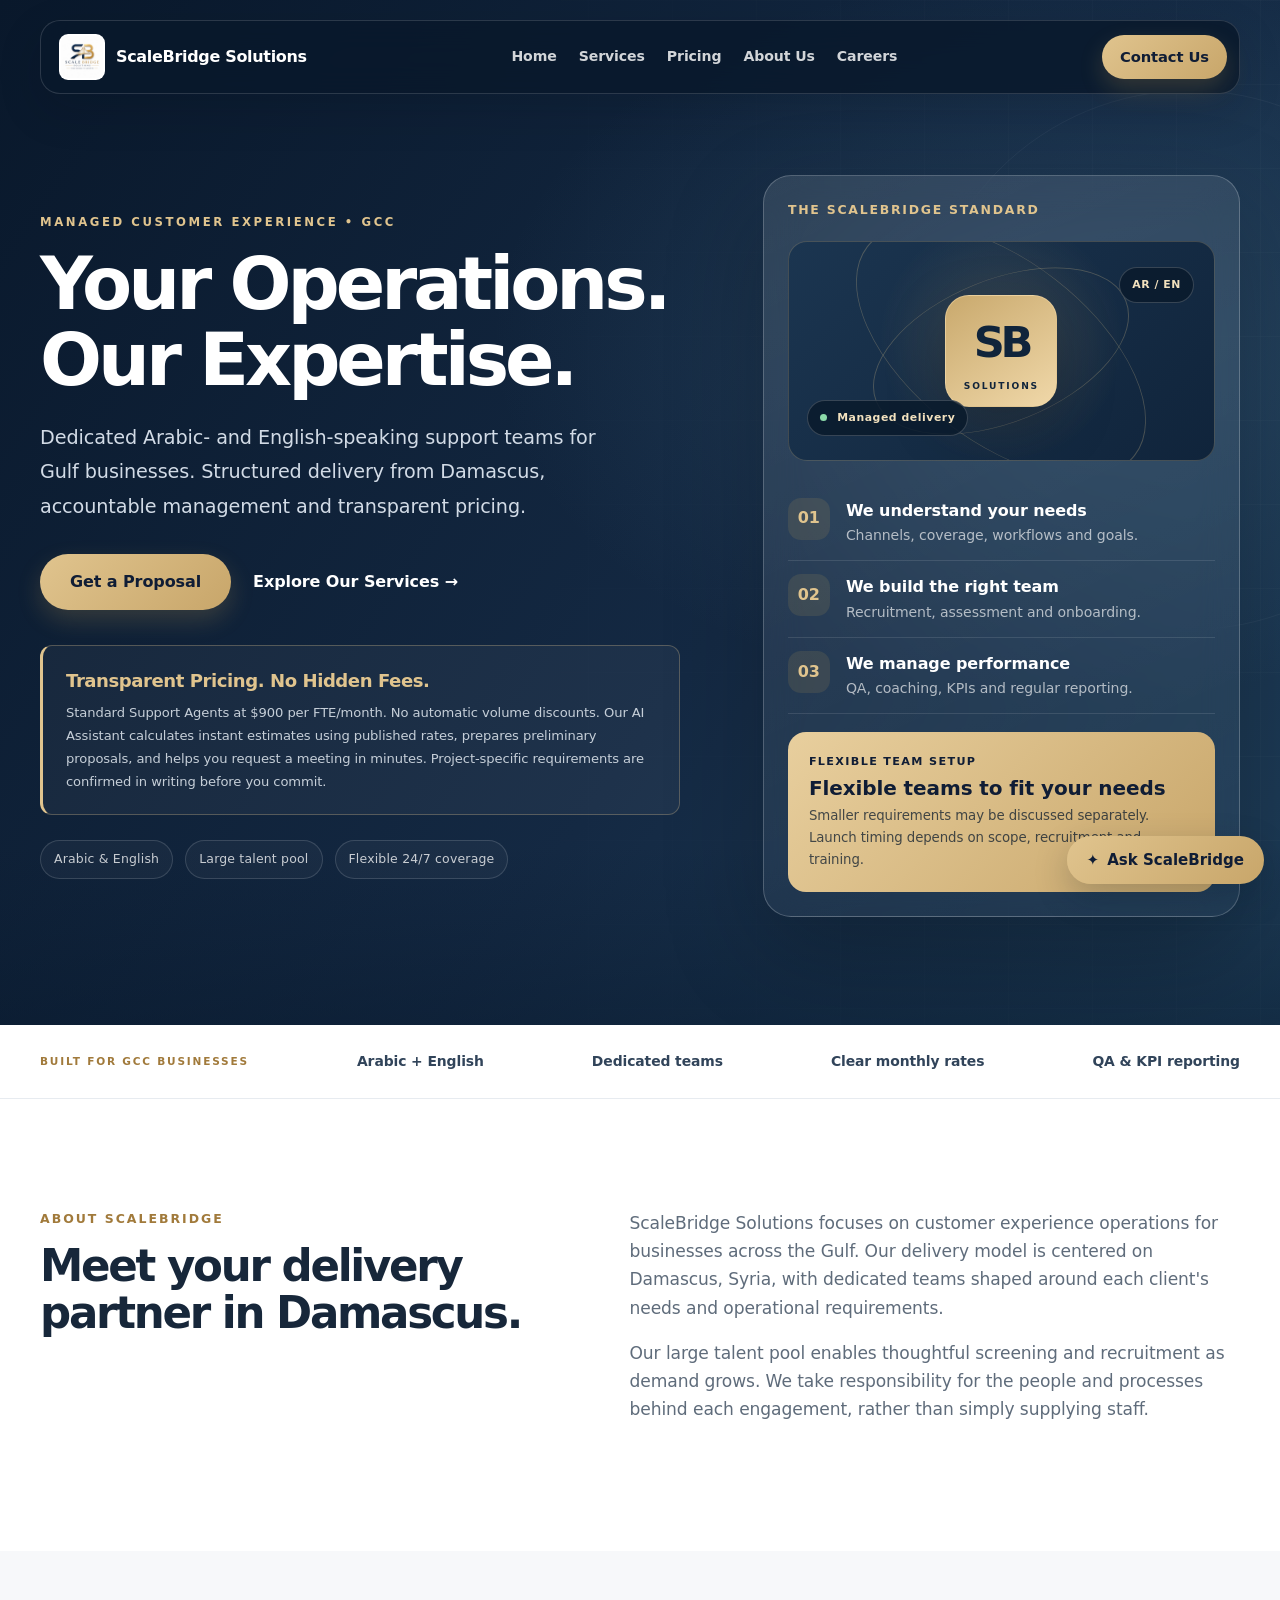
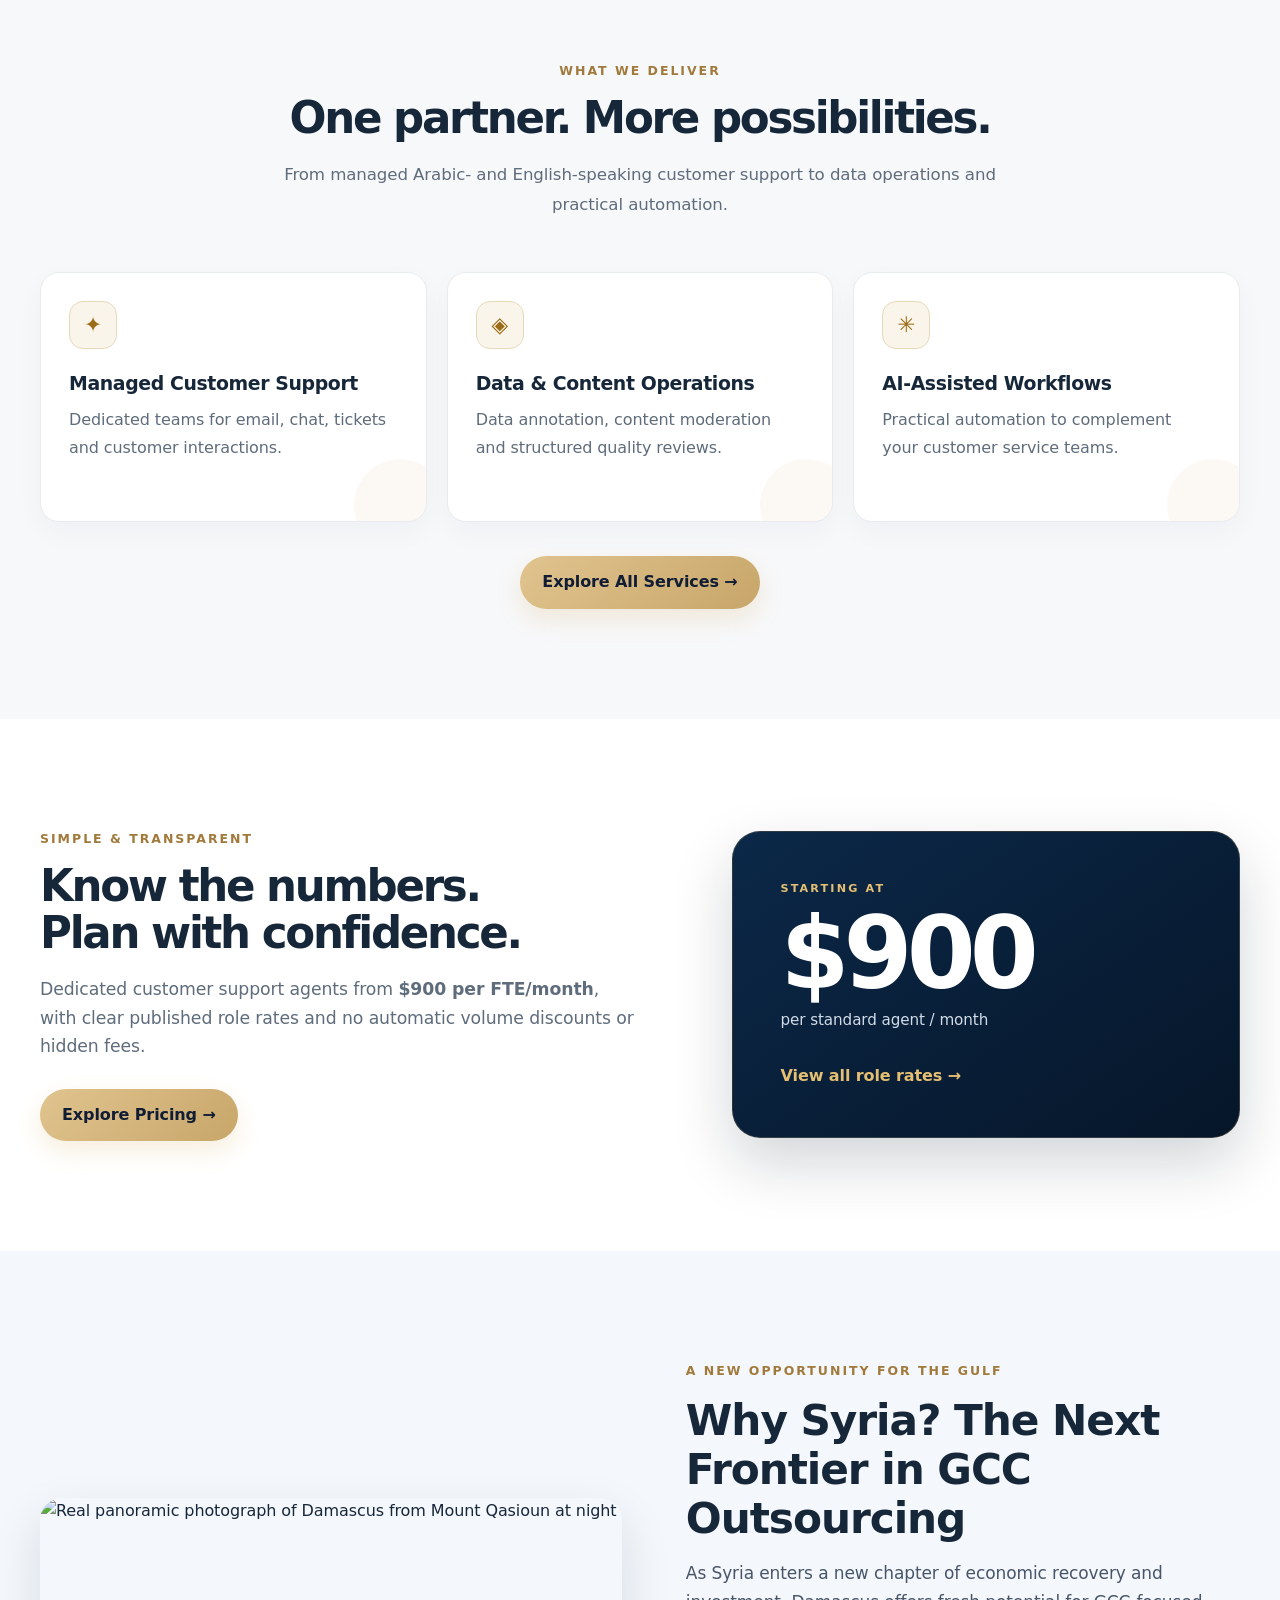
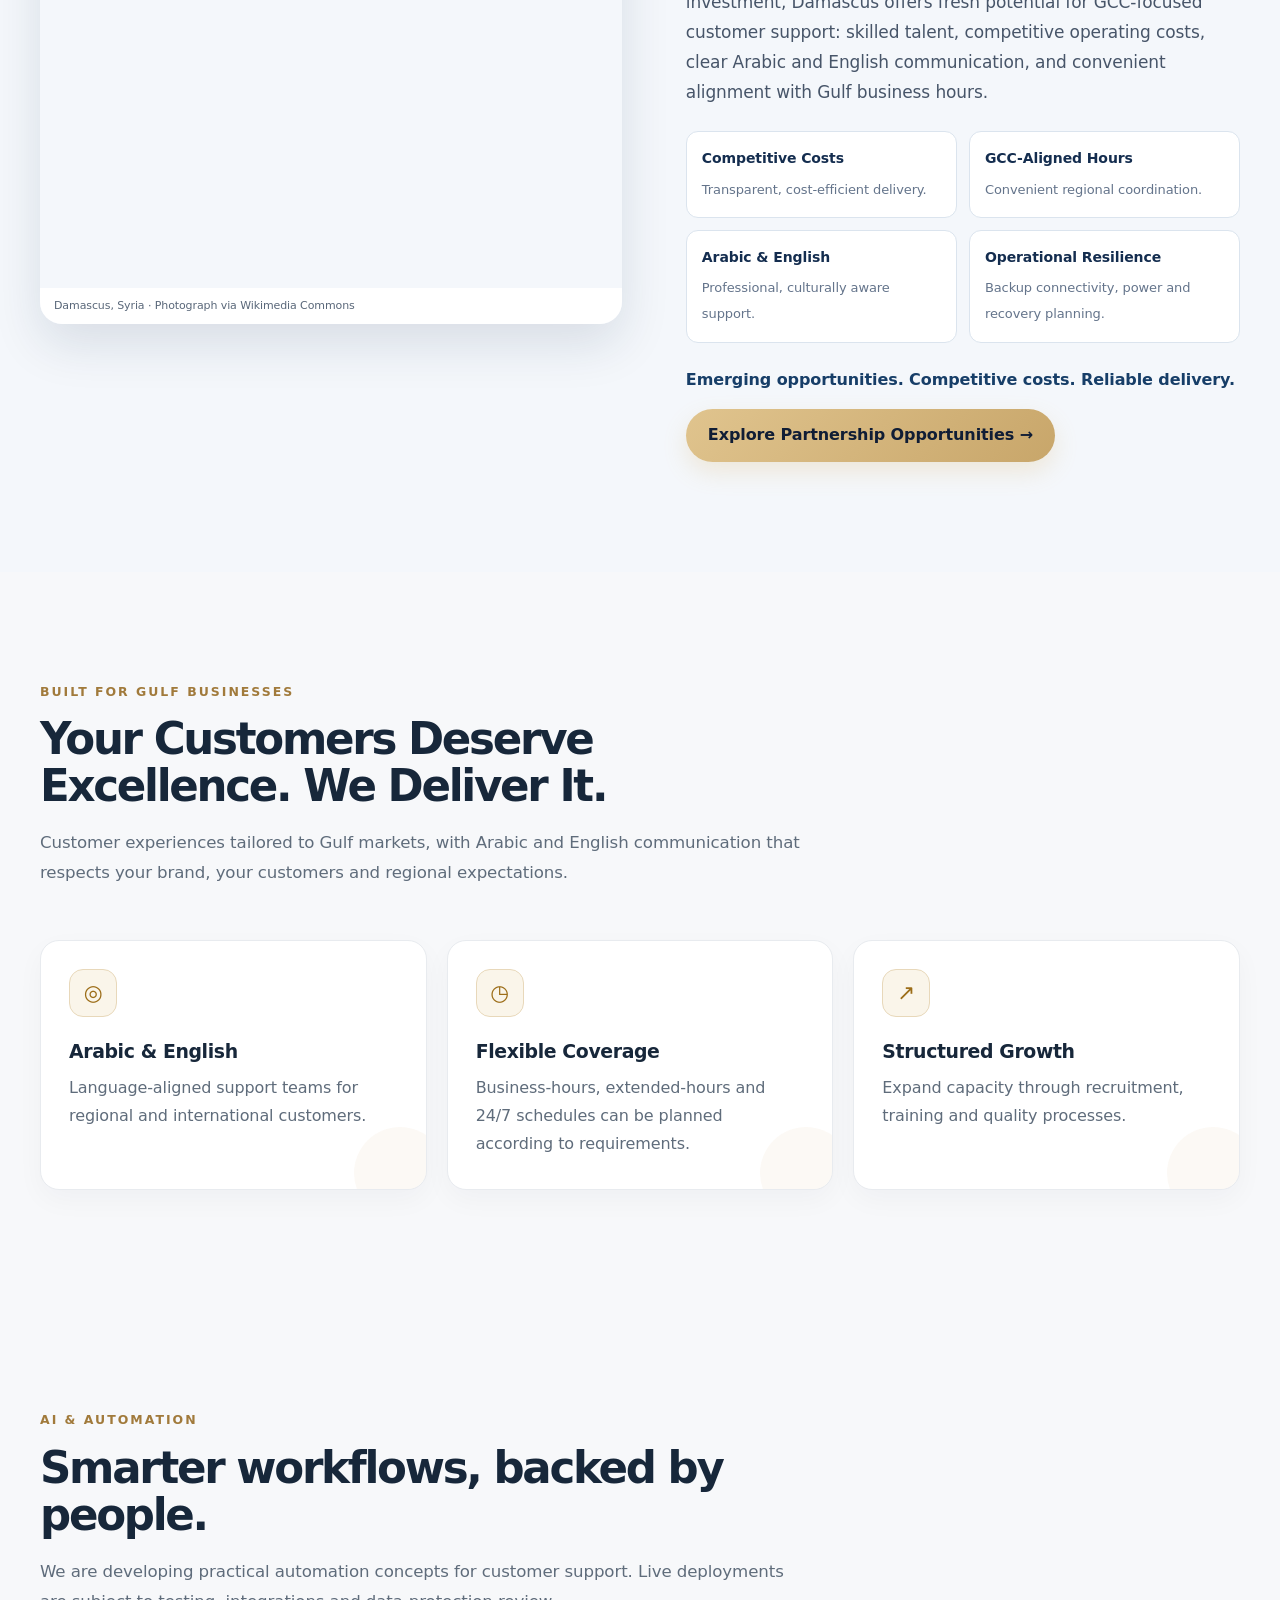
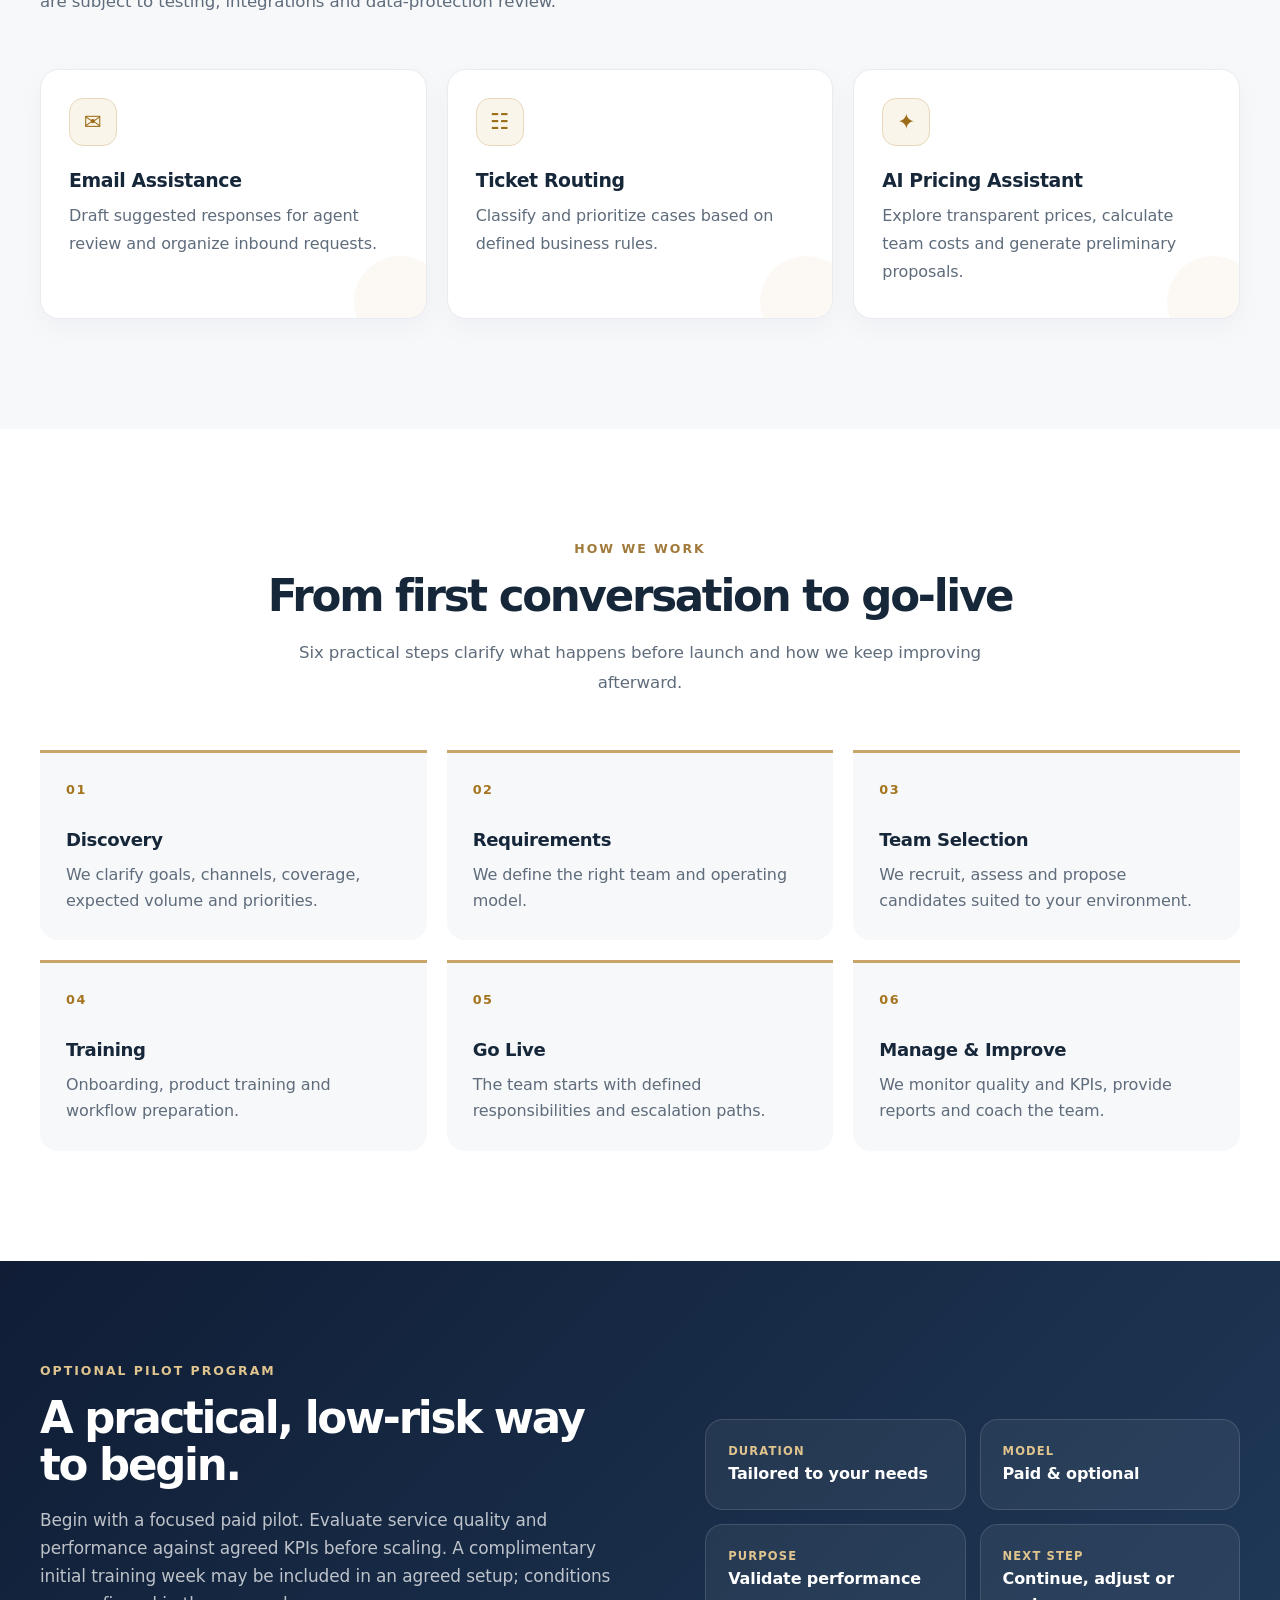
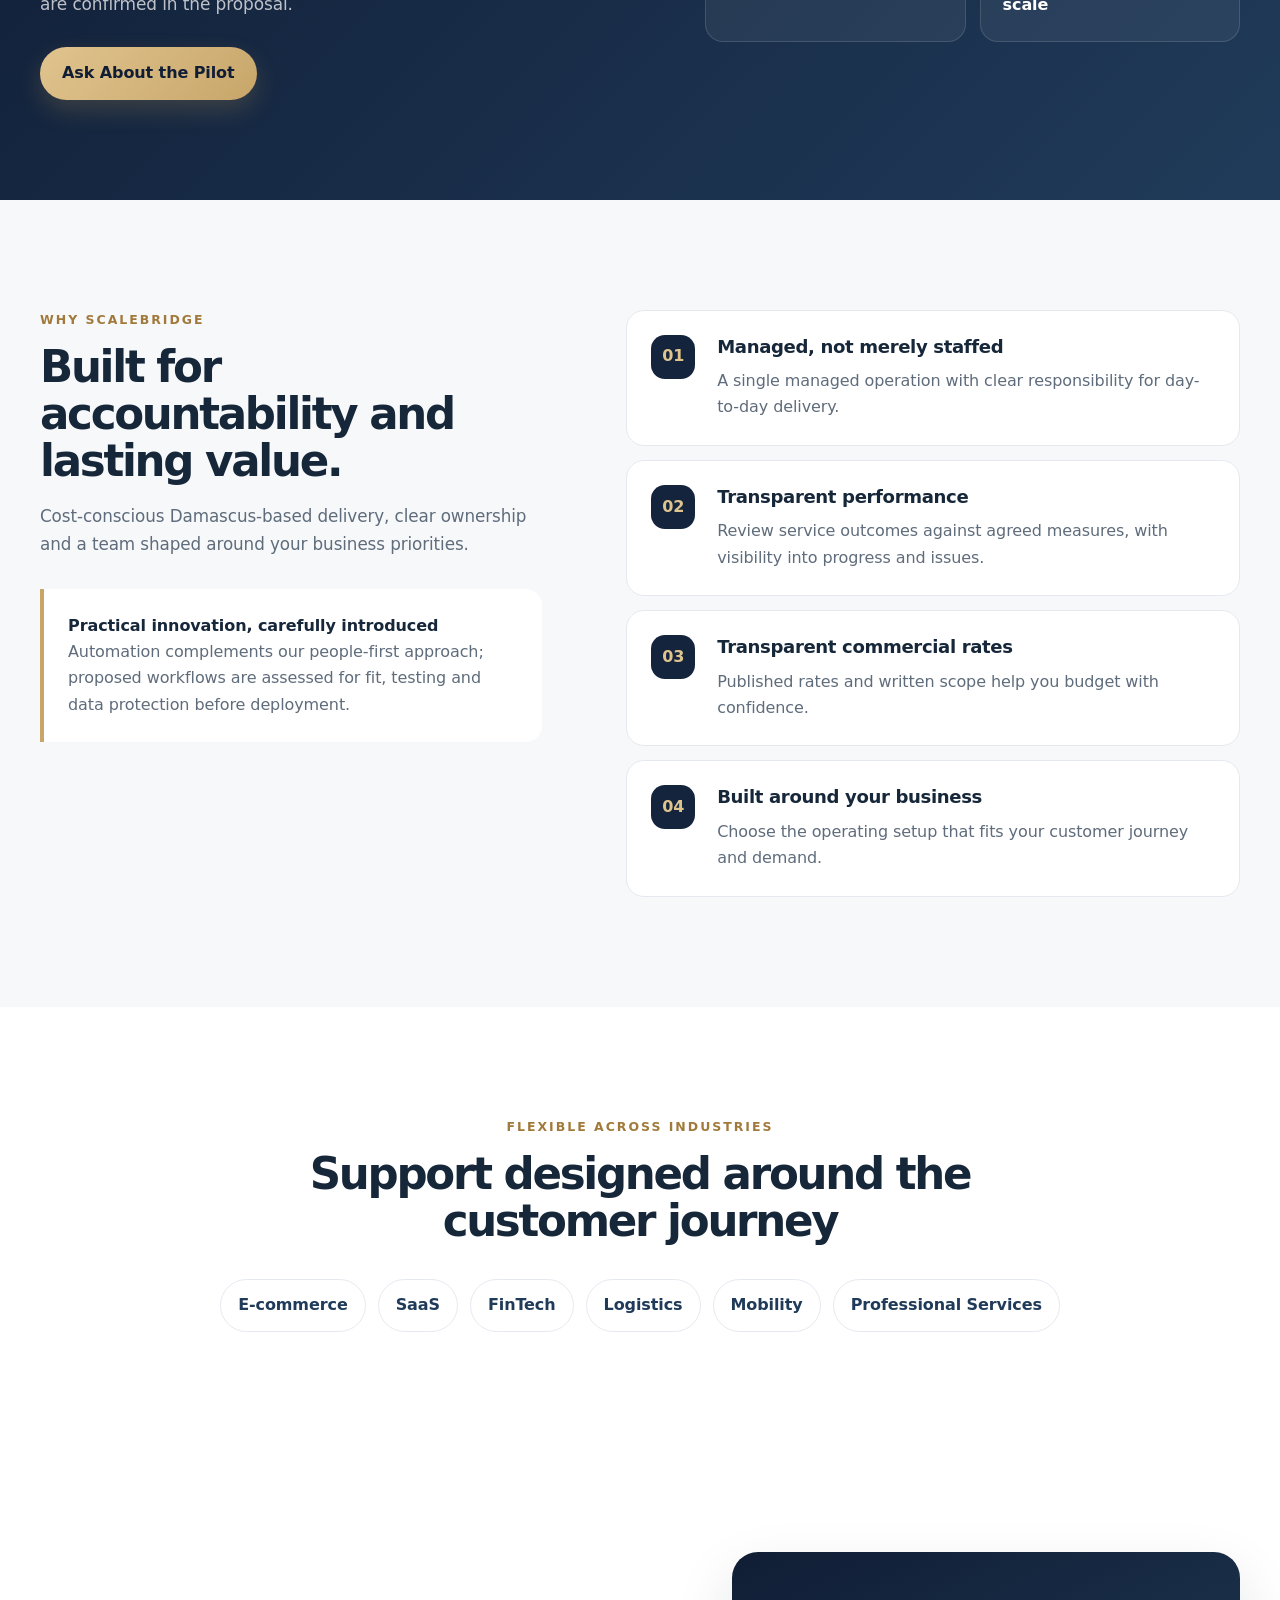
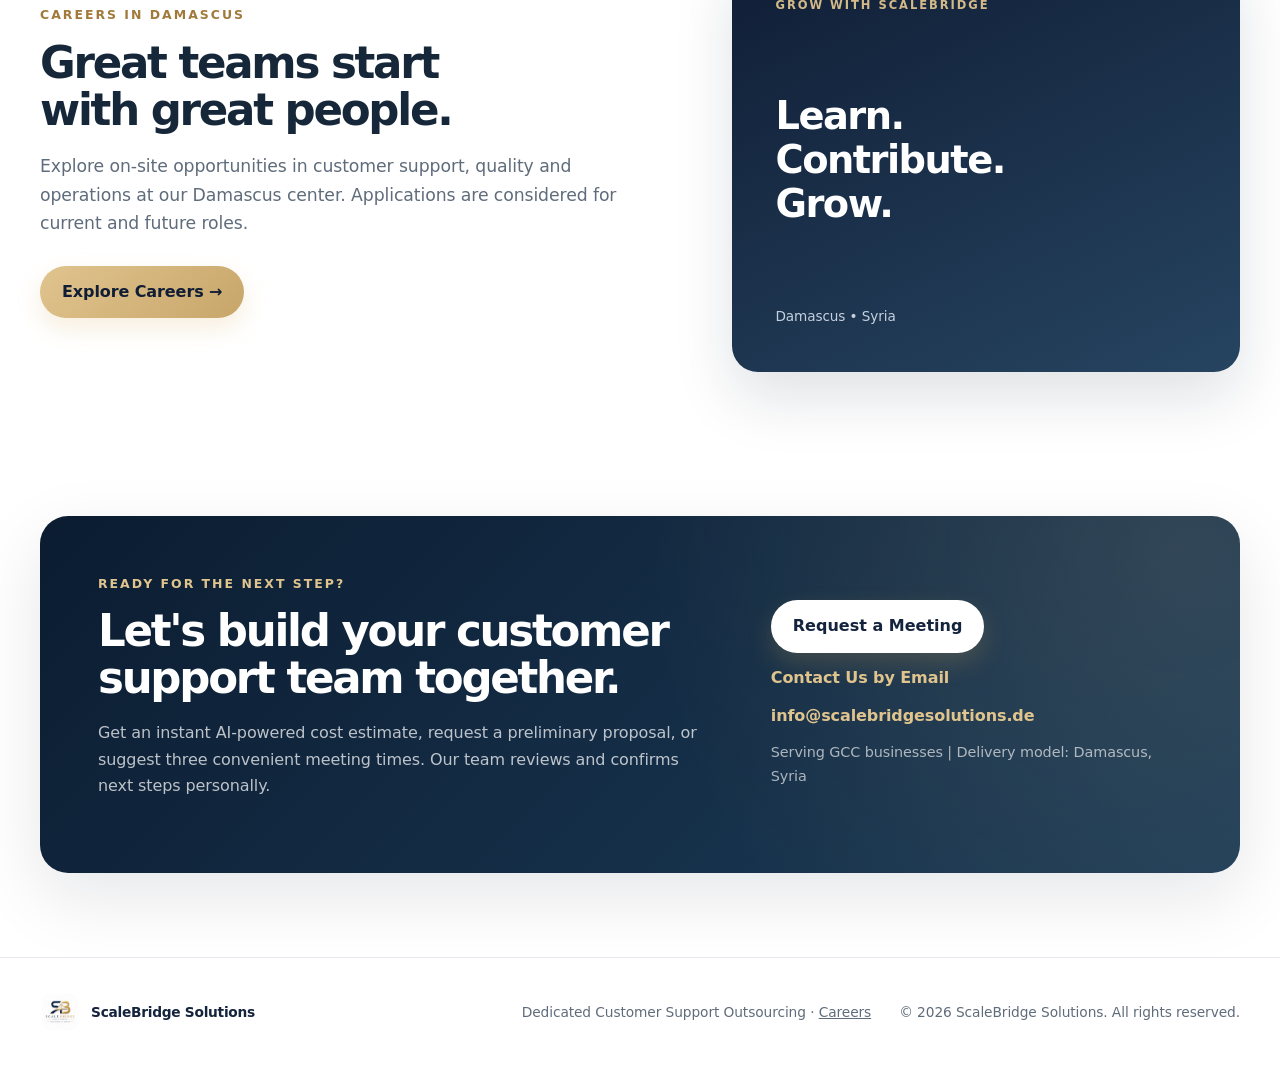
==== index.html @ 5ea4e557 "Add Why Syria GCC outsourcing section with authentic Damascus photograph" ====
<!DOCTYPE html>
<html lang="en">
<head>
<meta charset="utf-8">
<meta name="viewport" content="width=device-width, initial-scale=1">
<meta name="description" content="ScaleBridge Solutions: managed Arabic and English customer support for GCC businesses, transparent pricing and AI-powered preliminary proposals.">
<title>ScaleBridge Solutions | GCC Customer Experience Outsourcing</title>
<link rel="stylesheet" href="styles.css?v=20261122-pages1">
<link rel="stylesheet" href="chatbot-additions.css">
<link rel="stylesheet" href="chatbot-mobile-fix.css">
</head>
<body>
<a class="skip-link" href="#main-content">Skip to content</a>
<header class="site-header" id="top">
<nav class="nav container" aria-label="Main navigation">
<a class="brand" href="#top"><img src="logo.png" alt="ScaleBridge Solutions logo"><span>ScaleBridge<span class="brand-secondary"> Solutions</span></span></a>
<div class="nav-links"><a href="index.html">Home</a><a href="services.html">Services</a><a href="pricing.html">Pricing</a><a href="about.html">About Us</a><a href="careers.html">Careers</a></div>
<div class="nav-actions"><details class="mobile-menu"><summary aria-label="Open navigation"><span class="menu-word">Menu</span> <span aria-hidden="true">☰</span></summary><div class="mobile-menu-links"><a href="index.html">Home</a><a href="services.html">Services</a><a href="pricing.html">Pricing</a><a href="about.html">About Us</a><a href="careers.html">Careers</a><a class="mobile-contact-link" href="mailto:info@scalebridgesolutions.de?subject=ScaleBridge%20Inquiry">Contact Us →</a></div></details><a class="button button-small" href="mailto:info@scalebridgesolutions.de?subject=ScaleBridge%20Inquiry">Contact Us</a></div>
</nav></header>
<main id="main-content">
<section class="hero"><div class="hero-glow hero-glow-one"></div><div class="hero-glow hero-glow-two"></div>
<div class="container hero-grid"><div class="hero-copy">
<p class="eyebrow">MANAGED CUSTOMER EXPERIENCE • GCC</p>
<h1>Your Operations.<br>Our Expertise.</h1>
<p class="hero-lead">Dedicated Arabic- and English-speaking support teams for Gulf businesses. Structured delivery from Damascus, accountable management and transparent pricing.</p>
<div class="hero-actions"><a class="button" href="mailto:info@scalebridgesolutions.de?subject=Customer%20Support%20Inquiry">Get a Proposal</a><a class="text-link" href="services.html">Explore Our Services →</a></div>
<div class="pricing-highlight"><strong>Transparent Pricing. No Hidden Fees.</strong><span>Standard Support Agents at $900 per FTE/month. No automatic volume discounts. Our AI Assistant calculates instant estimates using published rates, prepares preliminary proposals, and helps you request a meeting in minutes. Project-specific requirements are confirmed in writing before you commit.</span></div>
<div class="hero-trust"><span>Arabic &amp; English</span><span>Large talent pool</span><span>Flexible 24/7 coverage</span></div>
</div><aside class="hero-panel" aria-label="Managed support model">
<div class="panel-label">THE SCALEBRIDGE STANDARD</div><div class="panel-visual" aria-hidden="true"><div class="visual-orbit visual-orbit-one"></div><div class="visual-orbit visual-orbit-two"></div><div class="visual-core">SB<span>Solutions</span></div><div class="visual-chip visual-chip-top">AR / EN</div><div class="visual-chip visual-chip-bottom"><i></i> Managed delivery</div></div>
<div class="panel-row"><div class="panel-icon">01</div><div><strong>We understand your needs</strong><span>Channels, coverage, workflows and goals.</span></div></div>
<div class="panel-row"><div class="panel-icon">02</div><div><strong>We build the right team</strong><span>Recruitment, assessment and onboarding.</span></div></div>
<div class="panel-row"><div class="panel-icon">03</div><div><strong>We manage performance</strong><span>QA, coaching, KPIs and regular reporting.</span></div></div>
<div class="panel-highlight"><span>Flexible team setup</span><strong>Flexible teams to fit your needs</strong><small>Smaller requirements may be discussed separately. Launch timing depends on scope, recruitment and training.</small></div>
</aside></div></section>
<div class="credibility-band"><div class="container credibility-inner"><span>BUILT FOR GCC BUSINESSES</span><strong>Arabic + English</strong><strong>Dedicated teams</strong><strong>Clear monthly rates</strong><strong>QA &amp; KPI reporting</strong></div></div><section class="intro section"><div class="container intro-grid"><div><p class="eyebrow dark">About ScaleBridge</p><h2>Meet your delivery partner in Damascus.</h2></div><div class="intro-copy"><p>ScaleBridge Solutions focuses on customer experience operations for businesses across the Gulf. Our delivery model is centered on Damascus, Syria, with dedicated teams shaped around each client's needs and operational requirements.</p><p>Our large talent pool enables thoughtful screening and recruitment as demand grows. We take responsibility for the people and processes behind each engagement, rather than simply supplying staff.</p></div></div></section>
<section class="section section-soft" id="services"><div class="container"><div class="section-heading centered"><p class="eyebrow dark">WHAT WE DELIVER</p><h2>One partner. More possibilities.</h2><p>From managed Arabic- and English-speaking customer support to data operations and practical automation.</p></div><div class="card-grid services-grid"><article class="card"><div class="icon-wrap">✦</div><h3>Managed Customer Support</h3><p>Dedicated teams for email, chat, tickets and customer interactions.</p></article><article class="card"><div class="icon-wrap">◈</div><h3>Data & Content Operations</h3><p>Data annotation, content moderation and structured quality reviews.</p></article><article class="card"><div class="icon-wrap">✳</div><h3>AI-Assisted Workflows</h3><p>Practical automation to complement your customer service teams.</p></article></div><p class="teaser-center"><a class="button" href="services.html">Explore All Services →</a></p></div></section>
<section class="section home-page-teaser" id="pricing"><div class="container teaser-layout"><div><p class="eyebrow dark">SIMPLE & TRANSPARENT</p><h2>Know the numbers.<br>Plan with confidence.</h2><p>Dedicated customer support agents from <strong>$900 per FTE/month</strong>, with clear published role rates and no automatic volume discounts or hidden fees.</p><a class="button" href="pricing.html">Explore Pricing →</a></div><div class="teaser-stat"><span>STARTING AT</span><strong>$900</strong><small>per standard agent / month</small><a href="pricing.html">View all role rates →</a></div></div></section>
<section class="section syria-opportunity" id="why-syria" aria-labelledby="why-syria-heading">
<style>
.syria-opportunity{background:#f4f7fb}.syria-opportunity .syria-layout{display:grid;grid-template-columns:1.05fr 1fr;gap:clamp(24px,5vw,72px);align-items:center}.syria-opportunity .syria-photo{margin:0;overflow:hidden;border-radius:22px;box-shadow:0 20px 50px rgba(20,45,78,.12)}.syria-opportunity .syria-photo img{display:block;width:100%;height:390px;object-fit:cover}.syria-opportunity .syria-photo figcaption{font-size:11px;color:#596779;padding:9px 14px;background:#fff}.syria-opportunity h2{font-size:clamp(28px,3.3vw,43px);line-height:1.16;letter-spacing:-.025em;margin:12px 0 16px}.syria-opportunity .syria-lead{font-size:17px;line-height:1.75;color:#475569}.syria-opportunity .syria-benefits{display:grid;grid-template-columns:1fr 1fr;gap:12px;margin:24px 0}.syria-opportunity .syria-benefit{border:1px solid #dbe4ee;border-radius:12px;background:white;padding:15px}.syria-opportunity .syria-benefit strong{display:block;font-size:14px;color:#142d4f;margin-bottom:5px}.syria-opportunity .syria-benefit span{font-size:13px;line-height:1.5;color:#64748b}.syria-opportunity .syria-closing{font-weight:650;color:#173e68}@media(max-width:800px){.syria-opportunity .syria-layout{grid-template-columns:1fr}.syria-opportunity .syria-photo img{height:260px}}@media(max-width:420px){.syria-opportunity .syria-benefits{grid-template-columns:1fr 1fr;gap:8px}.syria-opportunity .syria-benefit{padding:12px}}
</style>
<div class="container syria-layout">
<figure class="syria-photo"><img src="https://commons.wikimedia.org/wiki/Special:FilePath/Damascus%20from%20qasioun%20mountain.jpg?width=1200" alt="Real panoramic photograph of Damascus from Mount Qasioun at night" loading="lazy" decoding="async"><figcaption>Damascus, Syria · Photograph via Wikimedia Commons</figcaption></figure>
<div class="syria-copy"><p class="eyebrow dark">A NEW OPPORTUNITY FOR THE GULF</p><h2 id="why-syria-heading">Why Syria? The Next Frontier in GCC Outsourcing</h2>
<p class="syria-lead">As Syria enters a new chapter of economic recovery and investment, Damascus offers fresh potential for GCC-focused customer support: skilled talent, competitive operating costs, clear Arabic and English communication, and convenient alignment with Gulf business hours.</p>
<div class="syria-benefits">
<div class="syria-benefit"><strong>Competitive Costs</strong><span>Transparent, cost-efficient delivery.</span></div>
<div class="syria-benefit"><strong>GCC-Aligned Hours</strong><span>Convenient regional coordination.</span></div>
<div class="syria-benefit"><strong>Arabic &amp; English</strong><span>Professional, culturally aware support.</span></div>
<div class="syria-benefit"><strong>Operational Resilience</strong><span>Backup connectivity, power and recovery planning.</span></div>
</div><p class="syria-closing">Emerging opportunities. Competitive costs. Reliable delivery.</p>
<a class="button" href="mailto:info@scalebridgesolutions.de?subject=GCC%20Outsourcing%20Partnership">Explore Partnership Opportunities →</a></div></div></section>
<section class="section section-soft" id="gcc"><div class="container"><div class="section-heading"><p class="eyebrow dark">Built for Gulf businesses</p><h2>Your Customers Deserve Excellence. We Deliver It.</h2><p>Customer experiences tailored to Gulf markets, with Arabic and English communication that respects your brand, your customers and regional expectations.</p></div><div class="card-grid services-grid">
<article class="card"><div class="icon-wrap">◎</div><h3>Arabic &amp; English</h3><p>Language-aligned support teams for regional and international customers.</p></article>
<article class="card"><div class="icon-wrap">◷</div><h3>Flexible Coverage</h3><p>Business-hours, extended-hours and 24/7 schedules can be planned according to requirements.</p></article>
<article class="card"><div class="icon-wrap">↗</div><h3>Structured Growth</h3><p>Expand capacity through recruitment, training and quality processes.</p></article>
</div></div></section>
<section class="section section-soft" id="automation"><div class="container"><div class="section-heading"><p class="eyebrow dark">AI &amp; Automation</p><h2>Smarter workflows, backed by people.</h2><p>We are developing practical automation concepts for customer support. Live deployments are subject to testing, integrations and data-protection review.</p></div><div class="card-grid services-grid">
<article class="card"><div class="icon-wrap">✉</div><h3>Email Assistance</h3><p>Draft suggested responses for agent review and organize inbound requests.</p></article>
<article class="card"><div class="icon-wrap">☷</div><h3>Ticket Routing</h3><p>Classify and prioritize cases based on defined business rules.</p></article>
<article class="card"><div class="icon-wrap">✦</div><h3>AI Pricing Assistant</h3><p>Explore transparent prices, calculate team costs and generate preliminary proposals.</p></article>
</div></div></section>
<section class="section" id="process"><div class="container"><div class="section-heading centered"><p class="eyebrow dark">How we work</p><h2>From first conversation to go-live</h2><p>Six practical steps clarify what happens before launch and how we keep improving afterward.</p></div><div class="process-grid">
<article class="process-card"><span>01</span><h3>Discovery</h3><p>We clarify goals, channels, coverage, expected volume and priorities.</p></article>
<article class="process-card"><span>02</span><h3>Requirements</h3><p>We define the right team and operating model.</p></article>
<article class="process-card"><span>03</span><h3>Team Selection</h3><p>We recruit, assess and propose candidates suited to your environment.</p></article>
<article class="process-card"><span>04</span><h3>Training</h3><p>Onboarding, product training and workflow preparation.</p></article>
<article class="process-card"><span>05</span><h3>Go Live</h3><p>The team starts with defined responsibilities and escalation paths.</p></article>
<article class="process-card"><span>06</span><h3>Manage &amp; Improve</h3><p>We monitor quality and KPIs, provide reports and coach the team.</p></article>
</div></div></section>
<section class="pilot-section" id="pilot"><div class="container pilot-grid"><div><p class="eyebrow">Optional pilot program</p><h2>A practical, low-risk way to begin.</h2><p>Begin with a focused paid pilot. Evaluate service quality and performance against agreed KPIs before scaling. A complimentary initial training week may be included in an agreed setup; conditions are confirmed in the proposal.</p><a class="button" href="mailto:info@scalebridgesolutions.de?subject=ScaleBridge%20Pilot%20Program">Ask About the Pilot</a></div><div class="pilot-card"><div><span>Duration</span><strong>Tailored to your needs</strong></div><div><span>Model</span><strong>Paid &amp; optional</strong></div><div><span>Purpose</span><strong>Validate performance</strong></div><div><span>Next step</span><strong>Continue, adjust or scale</strong></div></div></div></section>
<section class="section section-soft" id="why-us"><div class="container why-grid"><div class="why-copy"><p class="eyebrow dark">Why ScaleBridge</p><h2>Built for accountability and lasting value.</h2><p>Cost-conscious Damascus-based delivery, clear ownership and a team shaped around your business priorities.</p><div class="ai-ready"><strong>Practical innovation, carefully introduced</strong><p>Automation complements our people-first approach; proposed workflows are assessed for fit, testing and data protection before deployment.</p></div></div><div class="benefit-list">
<article><span>01</span><div><h3>Managed, not merely staffed</h3><p>A single managed operation with clear responsibility for day-to-day delivery.</p></div></article>
<article><span>02</span><div><h3>Transparent performance</h3><p>Review service outcomes against agreed measures, with visibility into progress and issues.</p></div></article>
<article><span>03</span><div><h3>Transparent commercial rates</h3><p>Published rates and written scope help you budget with confidence.</p></div></article>
<article><span>04</span><div><h3>Built around your business</h3><p>Choose the operating setup that fits your customer journey and demand.</p></div></article>
</div></div></section>
<section class="section industries-section"><div class="container"><div class="section-heading centered compact"><p class="eyebrow dark">Flexible across industries</p><h2>Support designed around the customer journey</h2></div><div class="industries"><span>E-commerce</span><span>SaaS</span><span>FinTech</span><span>Logistics</span><span>Mobility</span><span>Professional Services</span></div></div></section>
<section class="section careers-section" id="careers"><div class="container teaser-layout"><div><p class="eyebrow dark">CAREERS IN DAMASCUS</p><h2>Great teams start<br>with great people.</h2><p>Explore on-site opportunities in customer support, quality and operations at our Damascus center. Applications are considered for current and future roles.</p><a class="button" href="careers.html">Explore Careers →</a></div><div class="careers-art" aria-hidden="true"><span>GROW WITH SCALEBRIDGE</span><strong>Learn.<br>Contribute.<br>Grow.</strong><span>Damascus • Syria</span></div></div></section>
<section class="contact-section" id="contact"><div class="container contact-card"><div><p class="eyebrow">Ready for the next step?</p><h2>Let's build your customer support team together.</h2><p>Get an instant AI-powered cost estimate, request a preliminary proposal, or suggest three convenient meeting times. Our team reviews and confirms next steps personally.</p></div><div class="contact-actions"><button class="button button-light" id="open-meeting-chat" type="button">Request a Meeting</button><a class="email-link" href="mailto:info@scalebridgesolutions.de?subject=Customer%20Support%20Inquiry">Contact Us by Email</a><a class="email-link" href="mailto:info@scalebridgesolutions.de">info@scalebridgesolutions.de</a><span>Serving GCC businesses | Delivery model: Damascus, Syria</span></div></div></section>
</main>
<footer class="footer"><div class="container footer-inner"><a class="brand footer-brand" href="#top"><img src="logo.png" alt=""><span>ScaleBridge Solutions</span></a><p>Dedicated Customer Support Outsourcing · <a href="careers.html">Careers</a></p><p>© 2026 ScaleBridge Solutions. All rights reserved.</p></div></footer>
<div class="chat-widget" id="chat-widget"><button class="chat-launcher" id="chat-toggle" aria-controls="chat-panel" aria-expanded="false" type="button">✦ <span>Ask ScaleBridge</span></button><section class="chat-panel" id="chat-panel" aria-label="ScaleBridge AI Assistant" hidden><div class="chat-header"><div><strong>ScaleBridge AI Assistant</strong><small>Instant Estimates &amp; Proposals</small></div><button id="chat-close" aria-label="Close assistant" type="button">×</button></div><div class="chat-messages" id="chat-messages" aria-live="polite"></div><div class="chat-choices"><button data-topic="quote" type="button">Proposal</button></div><p class="chat-disclaimer">AI-generated estimates are preliminary. Final terms are confirmed by ScaleBridge.</p></section></div>
<script defer src="chatbot.js?v=20261121-6"></script>
<script defer src="chatbot-mobile-fix.js"></script>
<script>
document.addEventListener('DOMContentLoaded', function () {
  const button = document.getElementById('open-pricing-chat');
  const meetingButton = document.getElementById('open-meeting-chat');
  const launcher = document.getElementById('chat-toggle');
  const panel = document.getElementById('chat-panel');
  if(meetingButton && launcher && panel) meetingButton.addEventListener('click', function(){if(panel.hidden)launcher.click();setTimeout(()=>panel.querySelector('.chat-extra button:nth-child(2)')?.click(),0)});
  if (button && launcher && panel) button.addEventListener('click', function () {
    if (panel.hidden) launcher.click();
    else panel.querySelector('.chat-form input')?.focus();
  });
});
</script>
</body></html>
---- styles.css ----
:root{--navy-950:#061629;--navy-900:#081d36;--navy-800:#0e2b4d;--gold-500:#d7aa55;--gold-400:#e5bf72;--gold-100:#fbf3e3;--white:#fff;--ink:#132033;--muted:#5f6c7b;--line:#dfe6ee;--soft:#f5f8fc;--shadow:0 24px 70px rgba(6,22,41,.10);--radius-lg:28px;--radius-md:20px;--container:1180px}
*{box-sizing:border-box}html{scroll-behavior:smooth}body{margin:0;font-family:Inter,ui-sans-serif,system-ui,-apple-system,BlinkMacSystemFont,"Segoe UI",sans-serif;color:var(--ink);background:white;line-height:1.65;-webkit-font-smoothing:antialiased}img{max-width:100%;display:block}a{color:inherit}h1,h2,h3,p{margin-top:0}.container{width:min(var(--container),calc(100% - 40px));margin-inline:auto}.skip-link{position:fixed;left:16px;top:-60px;z-index:999;background:var(--gold-500);color:var(--navy-950);padding:10px 16px;border-radius:8px;font-weight:800}.skip-link:focus{top:16px}
.site-header{position:absolute;inset:0 0 auto;z-index:20;padding-top:22px}.nav{min-height:74px;padding:10px 12px 10px 18px;display:flex;align-items:center;justify-content:space-between;gap:24px;border:1px solid rgba(255,255,255,.14);background:rgba(5,21,39,.55);backdrop-filter:blur(16px);border-radius:18px}.brand{display:inline-flex;align-items:center;gap:11px;color:white;text-decoration:none;font-weight:800;letter-spacing:-.02em}.brand img{width:46px;height:46px;object-fit:contain}.nav-links{display:flex;align-items:center;gap:22px}.nav-links a{color:rgba(255,255,255,.82);text-decoration:none;font-size:.88rem;font-weight:650}.nav-links a:hover{color:var(--gold-400)}
.button{display:inline-flex;align-items:center;justify-content:center;min-height:50px;padding:13px 22px;border:0;border-radius:999px;background:linear-gradient(135deg,var(--gold-400),var(--gold-500));color:var(--navy-950);text-decoration:none;font:inherit;font-weight:850;cursor:pointer;box-shadow:0 10px 24px rgba(215,170,85,.2)}.button:hover{transform:translateY(-2px)}.button-small{min-height:44px;padding:10px 18px;font-size:.92rem}.button-light{background:white;color:var(--navy-900)}
.hero{position:relative;min-height:820px;overflow:hidden;color:white;background:radial-gradient(circle at 85% 20%,rgba(43,112,166,.42),transparent 30%),linear-gradient(135deg,var(--navy-950) 0%,var(--navy-900) 54%,#113b62 100%)}.hero::after{content:"";position:absolute;inset:auto 0 0;height:180px;background:linear-gradient(to bottom,transparent,rgba(6,22,41,.4));pointer-events:none}.hero-glow{position:absolute;border-radius:50%;opacity:.28;border:1px solid rgba(255,255,255,.15)}.hero-glow-one{width:540px;height:540px;right:-180px;top:90px}.hero-glow-two{width:280px;height:280px;right:190px;top:250px}.hero-grid{position:relative;z-index:2;min-height:820px;padding-top:165px;padding-bottom:90px;display:grid;grid-template-columns:1.25fr .75fr;align-items:center;gap:72px}.hero-copy{max-width:760px}.eyebrow{margin:0 0 14px;color:var(--gold-400);text-transform:uppercase;letter-spacing:.16em;font-size:.78rem;font-weight:850}.eyebrow.dark{color:#9c6d18}h1{margin-bottom:24px;font-size:clamp(3rem,5.3vw,5.25rem);line-height:.98;letter-spacing:-.055em}h2{margin-bottom:18px;font-size:clamp(2rem,3.4vw,3.35rem);line-height:1.08;letter-spacing:-.04em}h3{margin-bottom:10px;font-size:1.13rem;line-height:1.3;letter-spacing:-.02em}.hero-lead{margin-bottom:30px;color:rgba(255,255,255,.78);font-size:1.15rem}.hero-actions{display:flex;align-items:center;flex-wrap:wrap;gap:22px}.text-link{color:white;text-decoration:none;font-weight:750}.hero-trust{display:flex;flex-wrap:wrap;gap:12px;margin-top:34px}.hero-trust span{padding:8px 13px;border:1px solid rgba(255,255,255,.14);border-radius:999px;color:rgba(255,255,255,.76);font-size:.86rem;background:rgba(255,255,255,.035)}
.hero-panel{padding:28px;border:1px solid rgba(255,255,255,.17);border-radius:var(--radius-lg);background:linear-gradient(145deg,rgba(255,255,255,.12),rgba(255,255,255,.045));box-shadow:0 30px 80px rgba(0,0,0,.18);backdrop-filter:blur(18px)}.panel-label{margin-bottom:20px;color:var(--gold-400);font-size:.78rem;text-transform:uppercase;letter-spacing:.14em;font-weight:850}.panel-row{display:grid;grid-template-columns:44px 1fr;gap:14px;padding:18px 0;border-bottom:1px solid rgba(255,255,255,.11)}.panel-row strong,.panel-row span,.panel-highlight span,.panel-highlight strong,.panel-highlight small{display:block}.panel-row span{color:rgba(255,255,255,.65);font-size:.88rem}.panel-icon{width:42px;height:42px;display:grid;place-items:center;border-radius:13px;color:var(--gold-400);background:rgba(215,170,85,.12);font-weight:900}.panel-highlight{margin-top:24px;padding:21px;border-radius:18px;background:var(--gold-500);color:var(--navy-950)}.panel-highlight span{font-size:.7rem;font-weight:850;text-transform:uppercase;letter-spacing:.12em}.panel-highlight strong{font-size:1.25rem}.panel-highlight small{color:rgba(6,22,41,.72)}
.section{padding:104px 0}.section-soft{background:var(--soft)}.intro{padding:94px 0}.intro-grid{display:grid;grid-template-columns:.9fr 1.1fr;gap:90px}.intro-copy{font-size:1.07rem;color:var(--muted)}.section-heading{max-width:760px;margin-bottom:46px}.section-heading>p:last-child{color:var(--muted);font-size:1.04rem}.section-heading.centered{text-align:center;margin-inline:auto}.section-heading.compact{margin-bottom:34px}.card-grid{display:grid;gap:20px}.services-grid{grid-template-columns:repeat(3,1fr)}.card{position:relative;min-height:250px;padding:28px;overflow:hidden;border:1px solid var(--line);border-radius:var(--radius-md);background:white;box-shadow:0 12px 38px rgba(6,22,41,.05)}.card::after{content:"";position:absolute;inset:auto -20px -30px auto;width:110px;height:110px;border-radius:50%;background:var(--gold-100);opacity:.65}.card p{position:relative;z-index:1;color:var(--muted);margin-bottom:0}.icon-wrap{width:48px;height:48px;margin-bottom:22px;display:grid;place-items:center;border-radius:15px;background:var(--gold-100);color:#9c6d18;font-size:1.15rem}.channel-strip{margin-top:28px;padding:18px 22px;display:flex;flex-wrap:wrap;justify-content:center;gap:10px;border:1px solid var(--line);border-radius:18px;background:rgba(255,255,255,.72)}.channel-strip span{padding:7px 12px;border-radius:999px;color:var(--navy-800);background:white;font-size:.86rem;font-weight:750}
.pricing-highlight{display:flex;flex-direction:column;align-items:flex-start;gap:6px;margin:22px 0 20px;padding:16px 20px;border:1px solid rgba(210,163,65,.45);border-radius:16px;background:rgba(255,255,255,.07)}.pricing-highlight strong{font-size:clamp(1.12rem,3vw,1.42rem);color:var(--gold-400)}.pricing-highlight span{font-size:.82rem;line-height:1.6;opacity:.9}
.pricing-feature{display:grid;grid-template-columns:1fr 1fr;gap:28px}.pricing-feature-copy,.pricing-feature-ai{padding:38px;border-radius:24px}.pricing-feature-copy{border:1px solid var(--line);background:white;box-shadow:var(--shadow)}.pricing-feature-copy h3{font-size:1.45rem}.pricing-feature-copy>p:not(.eyebrow){color:var(--muted);margin-top:20px}.pricing-feature-price{display:flex;align-items:baseline;gap:12px;flex-wrap:wrap;margin:18px 0}.pricing-feature-price strong{font-size:clamp(3.5rem,7vw,5rem);line-height:1;letter-spacing:-.06em;color:var(--navy-900)}.pricing-feature-price span{color:var(--muted);font-weight:700}.pricing-feature-ai{background:linear-gradient(145deg,var(--navy-950),#113f68);color:white;display:flex;flex-direction:column;align-items:flex-start}.pricing-feature-ai h3{font-size:1.6rem;margin-top:12px}.pricing-feature-ai p{color:rgba(255,255,255,.78)}.pricing-ai-icon{width:52px;height:52px;display:grid;place-items:center;border-radius:16px;background:rgba(215,170,85,.16);color:var(--gold-400);font-size:1.5rem}.pricing-feature-steps{display:grid;gap:10px;width:100%;margin:16px 0 28px}.pricing-feature-steps span{padding:11px 14px;border:1px solid rgba(255,255,255,.13);border-radius:10px;background:rgba(255,255,255,.055);font-size:.88rem}.pricing-feature-ai .button{margin-top:auto}.pricing-feature-ai small{margin-top:18px;color:rgba(255,255,255,.65);font-size:.75rem}
.process-grid{display:grid;grid-template-columns:repeat(3,1fr);gap:20px}.process-card{padding:26px;border-top:3px solid var(--gold-500);border-radius:0 0 var(--radius-md) var(--radius-md);background:var(--soft)}.process-card span{display:block;margin-bottom:28px;color:#a5741e;font-size:.8rem;letter-spacing:.12em;font-weight:900}.process-card p{color:var(--muted);margin-bottom:0}
.pilot-section{padding:100px 0;color:white;background:linear-gradient(135deg,var(--navy-950),var(--navy-800))}.pilot-grid{display:grid;grid-template-columns:1.05fr .95fr;gap:74px;align-items:center}.pilot-grid>div:first-child>p:not(.eyebrow){color:rgba(255,255,255,.72);font-size:1.06rem;margin-bottom:28px}.pilot-card{display:grid;grid-template-columns:repeat(2,1fr);gap:14px}.pilot-card div{padding:22px;border:1px solid rgba(255,255,255,.13);border-radius:18px;background:rgba(255,255,255,.06)}.pilot-card span,.pilot-card strong{display:block}.pilot-card span{color:var(--gold-400);font-size:.72rem;text-transform:uppercase;letter-spacing:.1em;font-weight:800}
.why-grid{display:grid;grid-template-columns:.9fr 1.1fr;gap:84px}.why-copy>p:not(.eyebrow){color:var(--muted);font-size:1.05rem}.ai-ready{margin-top:30px;padding:24px;border-left:4px solid var(--gold-500);border-radius:0 16px 16px 0;background:white}.ai-ready p{color:var(--muted);margin-bottom:0}.benefit-list{display:grid;gap:14px}.benefit-list article{display:grid;grid-template-columns:48px 1fr;gap:18px;padding:24px;border:1px solid var(--line);border-radius:18px;background:white}.benefit-list article>span{width:44px;height:44px;display:grid;place-items:center;border-radius:14px;background:var(--navy-900);color:var(--gold-400);font-weight:900}.benefit-list p{color:var(--muted);margin-bottom:0}
.industries-section{padding-top:84px;padding-bottom:84px}.industries{display:flex;justify-content:center;flex-wrap:wrap;gap:12px}.industries span{padding:12px 17px;border:1px solid var(--line);border-radius:999px;background:white;color:var(--navy-800);font-weight:750}
.contact-section{padding:34px 0 84px}.contact-card{padding:58px;display:grid;grid-template-columns:1.2fr .8fr;gap:56px;align-items:center;border-radius:var(--radius-lg);color:white;background:linear-gradient(135deg,#0b2948,#113f68);box-shadow:var(--shadow)}.contact-card p:not(.eyebrow){color:rgba(255,255,255,.72)}.contact-actions{display:flex;flex-direction:column;align-items:flex-start;gap:12px}.email-link{color:var(--gold-400);text-decoration:none;font-weight:800;overflow-wrap:anywhere}.contact-actions span{color:rgba(255,255,255,.64);font-size:.9rem}.footer{padding:34px 0;border-top:1px solid var(--line);background:white}.footer-inner{display:grid;grid-template-columns:1fr auto auto;align-items:center;gap:28px;color:var(--muted);font-size:.86rem}.footer-inner p{margin:0}.footer-brand{color:var(--navy-900)}.footer-brand img{width:40px;height:40px}
.chat-widget{position:fixed!important;right:16px;bottom:max(16px,env(safe-area-inset-bottom));z-index:99999!important;font-family:inherit}.chat-launcher{display:inline-flex!important;align-items:center;justify-content:center;gap:8px;min-height:48px;padding:15px 20px;border:0;border-radius:999px;background:linear-gradient(135deg,var(--gold-400),var(--gold-500));color:var(--navy-950);font-family:inherit;font-size:.94rem;font-weight:800;white-space:nowrap;box-shadow:0 12px 35px rgba(6,22,41,.22);cursor:pointer}.chat-panel{position:absolute;right:0;bottom:calc(100% + 12px);width:min(390px,calc(100vw - 28px));max-height:min(75dvh,570px);overflow:hidden;border:1px solid var(--line);border-radius:20px;background:white;box-shadow:0 22px 70px rgba(6,22,41,.24)}.chat-panel[hidden]{display:none!important}.chat-header{background:var(--navy-900);color:white;padding:16px 18px;display:flex;align-items:center;justify-content:space-between}.chat-header strong,.chat-header small{display:block}.chat-header small{font-size:.73rem;color:var(--gold-400)}.chat-header button{background:transparent;border:0;color:white;font-size:1.7rem;cursor:pointer}.chat-messages{padding:18px;max-height:280px;overflow-y:auto}.chat-bubble{background:var(--soft);padding:12px 14px;border-radius:14px;font-size:.9rem;margin-bottom:10px}.chat-messages .chat-bubble{white-space:pre-wrap;overflow-wrap:anywhere;word-break:normal;line-height:1.65;margin-bottom:12px}.chat-messages .chat-bubble[dir=rtl]{text-align:right}.chat-messages .chat-bubble[dir=ltr]{text-align:left}
.chat-extra{padding:10px 16px;border-top:1px solid var(--line)}.chat-extra button{display:block;width:100%;border:0;border-radius:10px;padding:11px;background:var(--gold-500);color:var(--navy-950);font-weight:800;cursor:pointer}.chat-form{display:flex;gap:8px;padding:12px 16px;border-top:1px solid var(--line)}.chat-form input{flex:1;min-width:0;padding:10px 12px;border:1px solid var(--line);border-radius:10px;font:inherit;font-size:.85rem}.chat-form button{width:42px;border:0;border-radius:10px;background:var(--navy-900);color:white;cursor:pointer}.chat-disclaimer{font-size:.72rem;color:var(--muted);padding:0 16px 14px;margin:0}.chat-lead{padding:15px;display:grid;gap:10px;background:white;border-top:1px solid var(--line);overflow-y:auto;max-height:300px}.chat-lead[hidden]{display:none!important}.chat-lead strong{color:var(--navy-900);font-size:.95rem}.chat-lead p{color:var(--muted);font-size:.82rem;margin:0}.chat-lead>input{width:100%;padding:11px 12px;border:1px solid var(--line);border-radius:10px;font:inherit;font-size:.85rem}.chat-lead button,.chat-proposal-send{border:0;border-radius:10px;padding:11px 12px;background:var(--gold-500);color:var(--navy-950);font-weight:800;cursor:pointer}.chat-lead .chat-cancel{background:var(--soft);color:var(--navy-900)}.chat-consent{display:flex;align-items:flex-start;gap:8px;font-size:.75rem;color:var(--muted)}.chat-consent input{margin-top:4px}.chat-lead small{font-size:.72rem;color:var(--muted)}.chat-proposal-send{display:block;width:calc(100% - 30px);margin:10px 15px}
.chat-widget.is-open .chat-launcher{display:none!important}.chat-widget.is-open .chat-panel{position:fixed;right:12px;bottom:max(12px,env(safe-area-inset-bottom));width:min(390px,calc(100vw - 24px));max-height:min(72dvh,520px);display:flex;flex-direction:column;overflow:hidden}.chat-widget.is-open .chat-header{flex:0 0 auto}.chat-widget.is-open .chat-messages{flex:1 1 auto;min-height:0;overflow-y:auto}.chat-widget.is-open .chat-extra,.chat-widget.is-open .chat-form,.chat-widget.is-open .chat-disclaimer{flex:0 0 auto}.chat-widget.is-open .chat-lead{flex:0 1 auto;min-height:0}
@media(max-width:980px){.nav-links{display:none}.hero-grid,.intro-grid,.pilot-grid,.why-grid,.contact-card{grid-template-columns:1fr}.hero-grid{padding-top:150px;gap:42px}.hero-panel{max-width:620px}.services-grid,.process-grid{grid-template-columns:repeat(2,1fr)}.pricing-feature{grid-template-columns:1fr}.intro-grid,.why-grid{gap:40px}.footer-inner{grid-template-columns:1fr;text-align:center;justify-items:center}}
@media(max-width:680px){.container{width:min(100% - 26px,var(--container))}.site-header{padding-top:12px}.nav{min-height:64px;padding:8px 9px 8px 12px;border-radius:14px}.brand span{font-size:.91rem}.brand img{width:39px;height:39px}.button-small{padding:9px 13px;font-size:.82rem}.hero{min-height:auto}.hero-grid{min-height:auto;padding-top:125px;padding-bottom:70px}h1{font-size:clamp(2.55rem,12vw,4rem)}h2{font-size:clamp(1.85rem,8vw,2.55rem)}.hero-lead{font-size:1.02rem}.hero-actions{align-items:flex-start;flex-direction:column;gap:17px}.hero-panel{padding:20px}.section,.intro,.pilot-section{padding:52px 0}.services-grid,.process-grid,.pilot-card{grid-template-columns:1fr}.card{min-height:auto;padding:25px 22px}.contact-card{padding:34px 24px;gap:34px}.pricing-feature-copy,.pricing-feature-ai{padding:26px}.chat-widget{right:12px;bottom:max(12px,env(safe-area-inset-bottom))}.chat-widget.is-open .chat-panel{max-height:min(65dvh,460px)}.chat-widget.is-open .chat-header{padding:12px 15px}.chat-widget.is-open .chat-messages{padding:12px 15px}.chat-widget.is-open .chat-disclaimer{padding:0 12px 10px;font-size:.67rem}}
@media(prefers-reduced-motion:reduce){html{scroll-behavior:auto}*,*::before,*::after{transition:none!important}}

/* Premium Corporate refresh — preserves existing chatbot styles */
:root{--navy-950:#101d35;--navy-900:#14243d;--navy-800:#203b5a;--gold-500:#c4a46a;--gold-400:#d4ba88;--gold-100:#f6f0e5;--soft:#f5f6f8;--container:1200px}
body{letter-spacing:-.006em}
.hero{background:radial-gradient(circle at 88% 12%,rgba(80,112,148,.25),transparent 36%),linear-gradient(130deg,#101d35 0%,#142842 70%,#1c3653 100%)}
.hero h1{font-size:clamp(3.2rem,6vw,6.4rem);line-height:1.04;letter-spacing:-.055em}
.hero-lead{max-width:660px;font-size:clamp(1rem,1.5vw,1.22rem)}
.hero-panel{background:linear-gradient(155deg,rgba(255,255,255,.12),rgba(255,255,255,.035));border-color:rgba(255,255,255,.22)}
.hero-metrics{display:flex;flex-wrap:wrap;gap:24px;margin:30px 0 12px;padding:22px 0;border-top:1px solid rgba(255,255,255,.18);border-bottom:1px solid rgba(255,255,255,.18)}
.hero-metrics div{display:flex;flex-direction:column;gap:3px}.hero-metrics strong{font-size:1.25rem;color:#fff;line-height:1.2}.hero-metrics span{font-size:.76rem;color:#b9c6d6}
.card{box-shadow:0 10px 34px rgba(16,29,53,.045);transition:transform .2s ease,box-shadow .2s ease}.card:hover{transform:translateY(-3px);box-shadow:0 20px 45px rgba(16,29,53,.085)}
.careers-section{background:#fff}.careers-layout{display:grid;grid-template-columns:1.15fr .85fr;gap:55px;align-items:stretch}.careers-copy{padding:20px 0}.careers-copy>p:not(.eyebrow){color:#5f6c7b;max-width:640px}.careers-facts{display:grid;gap:0;margin:32px 0;border-top:1px solid #dfe6ee}.careers-facts>div{padding:17px 0;border-bottom:1px solid #dfe6ee;display:grid;grid-template-columns:150px 1fr;gap:18px}.careers-facts span{font-size:.72rem;letter-spacing:.11em;color:#6e7a8b;font-weight:800}.careers-facts strong{font-size:.95rem;color:#14243d}.careers-note{font-size:.89rem}.careers-art{min-height:420px;padding:44px;background:linear-gradient(155deg,#101d35,#264460);border-radius:26px;color:white;display:flex;flex-direction:column;justify-content:space-between;box-shadow:0 26px 60px rgba(16,29,53,.13)}.careers-art>span:first-child{color:#d4ba88;letter-spacing:.17em;font-size:.72rem;font-weight:800}.careers-art strong{font-size:clamp(1.9rem,3vw,3.3rem);line-height:1.14;letter-spacing:-.04em}.careers-art>span:last-child{font-size:.85rem;color:#c5d1df}
@media(max-width:900px){.careers-layout{grid-template-columns:1fr;gap:24px}.careers-art{min-height:260px}.hero-metrics{gap:18px}}
@media(max-width:560px){.careers-facts>div{grid-template-columns:1fr;gap:4px}.careers-art{padding:28px;min-height:230px}.hero-metrics strong{font-size:1.05rem}.hero-metrics span{font-size:.69rem}}

.rate-card{margin-top:36px;padding:32px;border:1px solid var(--line);border-radius:24px;background:#fff;box-shadow:0 12px 35px rgba(16,29,53,.05)}
.rate-card-heading{display:flex;justify-content:space-between;align-items:baseline;gap:20px;flex-wrap:wrap}.rate-card-heading p,.rate-note{color:#647285;font-size:.89rem}.rate-table-wrap{overflow-x:auto}.rate-table{border-collapse:collapse;width:100%;margin:15px 0;text-align:left}.rate-table th{background:#f5f6f8;color:#203b5a;text-transform:uppercase;letter-spacing:.09em;font-size:.73rem}.rate-table td,.rate-table th{padding:14px 18px;border-bottom:1px solid #e4e9ef}.rate-table td:last-child,.rate-table th:last-child{text-align:right;font-weight:750;white-space:nowrap}.rate-table tbody tr:hover{background:#faf9f6}.rate-note{margin:14px 0 0}

/* Editorial premium design system — visual layer only; chatbot untouched */
:root{--gold-500:#c8a66a;--gold-400:#e0c48e;--soft:#f7f8fa;--ink:#17273a;--line:#e5e9ef}
body{background:#fff}
h1,h2,h3{font-weight:780}
h2{letter-spacing:-.052em}
.site-header{padding-top:20px}
.nav{border-radius:20px;background:rgba(9,25,44,.84);box-shadow:0 16px 44px rgba(2,12,24,.16)}
.brand img{border-radius:9px;background:#fff;padding:2px}
.nav-actions{display:flex;align-items:center;gap:12px}
.mobile-menu{display:none;position:relative;color:#fff}
.mobile-menu summary{cursor:pointer;list-style:none;padding:9px 12px;border:1px solid rgba(255,255,255,.2);border-radius:12px;font-weight:750;font-size:.82rem}
.mobile-menu summary::-webkit-details-marker{display:none}
.mobile-menu summary span{margin-left:5px;color:var(--gold-400)}
.mobile-menu-links{position:absolute;right:0;top:calc(100% + 12px);z-index:30;display:grid;min-width:215px;padding:10px;background:#fff;border:1px solid #e5e9ef;border-radius:16px;box-shadow:0 20px 50px rgba(0,0,0,.2)}
.mobile-menu-links a{padding:10px 12px;color:#16263d;text-decoration:none;font-size:.88rem;font-weight:700;border-radius:8px}
.mobile-menu-links a:hover{background:#f5f6f8}
.hero{background:radial-gradient(ellipse at 83% 33%,rgba(85,133,163,.24),transparent 38%),linear-gradient(125deg,#09182b 0%,#142943 58%,#1e3d58 100%)}
.hero::before{content:"";position:absolute;inset:0;opacity:.16;pointer-events:none;background-image:linear-gradient(rgba(255,255,255,.13) 1px,transparent 1px),linear-gradient(90deg,rgba(255,255,255,.13) 1px,transparent 1px);background-size:84px 84px;mask-image:linear-gradient(90deg,transparent 30%,#000)}
.hero-grid{grid-template-columns:minmax(0,1.16fr) minmax(340px,.84fr);gap:clamp(36px,5vw,80px);padding-top:175px;padding-bottom:108px}
.hero h1{max-width:780px;font-size:clamp(3.4rem,5.7vw,6rem);line-height:1.03}
.hero .eyebrow{font-size:.73rem;letter-spacing:.22em}
.hero-lead{line-height:1.8;max-width:600px;color:#d2dbe6}
.hero-actions .button{padding-inline:30px;min-height:56px}
.button{transition:transform .2s ease,box-shadow .2s ease}
.button:hover{box-shadow:0 15px 32px rgba(200,166,106,.3)}
.pricing-highlight{max-width:640px;background:rgba(255,255,255,.045);border:1px solid rgba(224,196,142,.3);border-left:3px solid var(--gold-400);border-radius:12px;padding:20px 23px;margin-top:35px}
.pricing-highlight strong{font-size:1.13rem;letter-spacing:-.025em}
.pricing-highlight span{line-height:1.75;color:#d8e0e8}
.hero-trust{margin-top:25px}
.hero-trust span{font-size:.78rem;letter-spacing:.015em}
.hero-panel{padding:24px;background:linear-gradient(155deg,rgba(255,255,255,.105),rgba(255,255,255,.035));box-shadow:0 35px 100px rgba(0,0,0,.22)}
.panel-visual{height:220px;position:relative;overflow:hidden;margin-bottom:24px;border-radius:19px;border:1px solid rgba(224,196,142,.24);background:radial-gradient(circle at 50% 45%,rgba(205,174,118,.2),transparent 50%),linear-gradient(135deg,#1b3550,#10243b);display:grid;place-items:center}
.visual-orbit{position:absolute;border:1px solid rgba(221,194,142,.27);border-radius:50%;width:270px;height:270px;transform:rotate(-22deg) scaleY(.53)}
.visual-orbit-two{transform:rotate(38deg) scaleY(.53);width:340px;height:340px}
.visual-core{width:112px;height:112px;display:flex;align-items:center;justify-content:center;flex-direction:column;border:1px solid rgba(238,211,161,.55);border-radius:24px;background:linear-gradient(145deg,#c9a96d,#f0d8a9);color:#10243b;font-size:2.7rem;letter-spacing:-.1em;font-weight:850;box-shadow:0 20px 60px rgba(0,0,0,.24);z-index:1}
.visual-core span{font-size:.57rem;letter-spacing:.2em;text-transform:uppercase;font-weight:800}
.visual-chip{position:absolute;z-index:2;padding:8px 12px;border:1px solid rgba(255,255,255,.18);border-radius:100px;background:rgba(10,26,44,.85);color:#f2e1be;font-size:.68rem;letter-spacing:.05em;font-weight:800}
.visual-chip-top{top:25px;right:20px}.visual-chip-bottom{bottom:24px;left:18px}
.visual-chip i{display:inline-block;width:7px;height:7px;margin-right:6px;background:#8cdaa9;border-radius:50%}
.panel-row{padding:13px 0}
.panel-highlight{margin-top:18px;background:linear-gradient(135deg,#e8cf9e,#c8a66a)}
.credibility-band{background:#fff;border-bottom:1px solid #e7ebf0}
.credibility-inner{display:flex;justify-content:space-between;align-items:center;gap:18px;flex-wrap:wrap;padding:25px 0}
.credibility-inner span{font-size:.66rem;letter-spacing:.17em;font-weight:850;color:#a17a3b}
.credibility-inner strong{font-size:.87rem;color:#31445a;font-weight:760}
.section{padding-block:110px}
.section-soft{background:#f7f8fa}
.section-heading .eyebrow,.eyebrow.dark{color:#a17a3b}
.section-heading{margin-bottom:52px}
.section-heading>p:last-child{line-height:1.8}
.card{border:1px solid #e8ebef;border-radius:19px;box-shadow:0 10px 28px rgba(11,30,49,.035);transition:transform .22s ease,box-shadow .22s ease,border-color .22s ease}
.card:hover{transform:translateY(-5px);border-color:#d5bc8e;box-shadow:0 25px 55px rgba(11,30,49,.09)}
.card::after{width:92px;height:92px;opacity:.38}
.icon-wrap{border:1px solid #e8d8ba;background:#faf5ea;border-radius:14px;font-size:1.35rem}
.card h3{font-size:1.18rem}
.card p{line-height:1.75}
.pricing-feature-copy,.pricing-feature-ai,.rate-card{box-shadow:0 15px 55px rgba(11,30,49,.06)}
.pricing-feature-ai{background:radial-gradient(circle at 90% 10%,rgba(205,174,118,.17),transparent 38%),linear-gradient(135deg,#0b1d32,#203d59)}
.process-card{border-top:3px solid #c8a66a;border-radius:0 0 18px 18px}
.contact-card{background:radial-gradient(circle at 95% 10%,rgba(224,196,142,.13),transparent 45%),linear-gradient(135deg,#0b1c31,#1c3c58)}
a:focus-visible,button:focus-visible,summary:focus-visible{outline:3px solid #d6ae66;outline-offset:4px}
@media(max-width:1100px){.nav-links{gap:12px}.nav-links a{font-size:.78rem}}
@media(max-width:980px){.mobile-menu{display:block}.hero-grid{grid-template-columns:1fr;gap:34px}.hero-panel{max-width:690px}.credibility-inner{justify-content:center;text-align:center}}
@media(max-width:680px){.site-header{padding-top:12px}.nav{gap:8px;padding:8px 10px}.brand{gap:7px}.brand span{font-size:.8rem}.brand img{width:38px;height:38px}.nav-actions{gap:7px}.nav-actions .button-small{padding:8px 11px;font-size:.73rem;min-height:40px}.mobile-menu summary{font-size:.73rem;padding:8px}.hero-grid{padding-top:139px;padding-bottom:65px}.hero h1{font-size:clamp(2.7rem,11vw,4.25rem);line-height:1.08}.hero .eyebrow{font-size:.65rem;letter-spacing:.13em}.hero-lead{font-size:1.02rem;line-height:1.75}.hero-actions{gap:18px}.pricing-highlight{padding:18px;margin-top:30px}.hero-panel{padding:18px}.panel-visual{height:185px}.visual-core{width:90px;height:90px;font-size:2.2rem}.credibility-inner{padding:23px 0;gap:12px 18px}.credibility-inner span{width:100%}.credibility-inner strong{font-size:.75rem}.section{padding-block:68px}.section-heading{margin-bottom:32px}.card{padding:25px}.rate-card{padding:20px}.rate-table td,.rate-table th{padding:12px 10px}.contact-card{border-radius:22px}}
@media(max-width:370px){.brand span{max-width:95px;line-height:1.1}.nav-actions .button-small{font-size:.69rem;padding:7px 9px}.mobile-menu summary{font-size:.69rem}}

/* Mobile header refinement: clear brand, single menu action */
.mobile-contact-link{display:none}
@media(max-width:980px){
.site-header .nav{justify-content:space-between}
.nav-actions>.button-small{display:none}
.mobile-menu summary{display:flex;align-items:center;gap:8px;justify-content:center;background:rgba(255,255,255,.065);border:1px solid rgba(224,196,142,.35);color:#f5f5f4}
.mobile-menu summary span{font-size:1.1rem;margin:0}
.mobile-menu-links .mobile-contact-link{display:block;margin-top:6px;padding:12px 14px;background:linear-gradient(135deg,#e0c48e,#c8a66a);color:#14243d;font-weight:850;text-align:center}
}
@media(max-width:680px){
.nav{min-height:66px;padding:8px 12px;gap:12px}
.brand{min-width:0;gap:9px}
.brand img{width:43px;height:43px;flex:none}
.brand span{font-size:clamp(.85rem,3.2vw,1.05rem);line-height:1.15;letter-spacing:-.035em;white-space:normal}
.nav-actions{flex:none}
.mobile-menu summary{width:46px;height:43px;padding:0;font-size:0;border-radius:12px}
.mobile-menu summary span{font-size:1.35rem}
.mobile-menu-links{right:0;min-width:min(270px,calc(100vw - 50px))}
}
@media(max-width:370px){.brand span{max-width:none;font-size:.78rem}.brand img{width:38px;height:38px}}

/* Mobile header v4: balanced two-tier masthead, full brand and two clear actions */
@media(max-width:980px){
.site-header .nav{display:grid;grid-template-columns:1fr 1fr;grid-template-areas:"brand brand" "menu contact";align-items:center;gap:12px;padding:15px 16px 13px;background:rgba(9,25,44,.91);border-radius:18px}
.site-header .brand{grid-area:brand;justify-self:center;display:flex;align-items:center;gap:12px;text-align:left}
.site-header .brand img{width:46px;height:46px;flex:none}
.site-header .brand span{font-size:1.02rem;max-width:none;white-space:nowrap}
.site-header .nav-actions{display:contents}
.site-header .mobile-menu{grid-area:menu;display:block;min-width:0}
.site-header .mobile-menu summary{width:100%;height:43px;font-size:.86rem;padding:8px 12px;display:flex;align-items:center;gap:9px;border:1px solid rgba(255,255,255,.2);background:rgba(255,255,255,.045);border-radius:11px}
.site-header .mobile-menu summary span{font-size:1.13rem}
.site-header .nav-actions>.button-small{grid-area:contact;display:flex;min-height:43px;justify-content:center;padding:9px 14px;font-size:.84rem}
.site-header .mobile-menu-links{left:0;right:auto;top:calc(100% + 9px);width:min(275px,calc(100vw - 58px))}
.site-header .mobile-menu-links .mobile-contact-link{display:none}
.hero-grid{padding-top:200px}
}
@media(max-width:680px){
.site-header{padding-top:12px}
.site-header .nav{gap:10px;padding:13px 13px 12px}
.site-header .brand img{width:43px;height:43px}
.site-header .brand span{font-size:clamp(.9rem,3.9vw,1.08rem)}
.site-header .mobile-menu summary{font-size:.81rem}
.site-header .nav-actions>.button-small{font-size:.81rem}
.hero-grid{padding-top:215px}
}
@media(max-width:370px){.site-header .brand span{font-size:.85rem}.site-header .nav{gap:8px}.site-header .mobile-menu summary,.site-header .nav-actions>.button-small{font-size:.75rem}}

/* v5 mobile masthead — compact editorial floating bar, single action */
.brand-secondary{display:inline}
@media(max-width:980px){
.site-header{padding-top:14px}
.site-header .nav{display:flex;grid-template-columns:none;grid-template-areas:none;align-items:center;justify-content:space-between;gap:14px;padding:11px 14px;min-height:74px;max-width:720px;border-radius:20px;background:rgba(8,24,42,.94);box-shadow:0 18px 45px rgba(0,0,0,.19)}
.site-header .brand{grid-area:auto;justify-self:auto;min-width:0;gap:10px;text-align:left}
.site-header .brand img{width:43px;height:43px;border-radius:12px}
.site-header .brand span{font-size:1.05rem;white-space:normal;line-height:1.1}
.site-header .brand .brand-secondary{display:none}
.site-header .nav-actions{display:flex;align-items:center;gap:0;flex:none}
.site-header .nav-actions>.button-small{display:none}
.site-header .mobile-menu{display:block;grid-area:auto;position:relative}
.site-header .mobile-menu summary{width:auto;height:43px;display:flex;gap:10px;align-items:center;padding:9px 14px;font-size:.83rem;font-weight:800;background:rgba(224,196,142,.11);border:1px solid rgba(224,196,142,.45);border-radius:100px;color:#f0d8a9}
.site-header .mobile-menu summary .menu-word{font-size:inherit;letter-spacing:.02em;color:inherit;margin:0}
.site-header .mobile-menu summary span:last-child{font-size:1.12rem;color:#f0d8a9}
.site-header .mobile-menu-links{top:calc(100% + 13px);left:auto;right:0;min-width:min(290px,calc(100vw - 45px));padding:12px;border-radius:18px}
.site-header .mobile-menu-links a{padding:12px 13px}
.site-header .mobile-menu-links .mobile-contact-link{display:block;margin-top:9px;padding:13px;background:linear-gradient(135deg,#e0c48e,#c8a66a);color:#13243c;text-align:center;font-weight:850;border-radius:11px}
.hero-grid{padding-top:160px}
}
@media(max-width:680px){
.site-header .nav{min-height:70px;padding:10px 12px;gap:8px}
.site-header .brand img{width:42px;height:42px}
.site-header .brand span{font-size:clamp(.94rem,4vw,1.12rem);font-weight:850}
.site-header .mobile-menu summary{height:40px;padding:8px 13px;gap:8px;font-size:.78rem}
.hero-grid{padding-top:150px}
}
@media(max-width:370px){.site-header .brand span{font-size:.86rem}.site-header .mobile-menu summary{padding:8px 10px;font-size:.74rem}}

/* v6: logo + Menu + Contact visible on mobile */
@media(max-width:980px){
.site-header .nav{max-width:none;gap:10px}
.site-header .brand{gap:8px}
.site-header .brand img{width:42px;height:42px;flex-shrink:0}
.site-header .brand span{font-size:.96rem}
.site-header .nav-actions{display:flex;align-items:center;gap:8px}
.site-header .nav-actions>.button-small{display:inline-flex;align-items:center;justify-content:center;min-height:42px;padding:9px 14px;font-size:.81rem;white-space:nowrap}
.site-header .mobile-menu summary{height:42px}
.site-header .mobile-menu-links .mobile-contact-link{display:none}
}
@media(max-width:680px){
.site-header .nav{padding:9px 10px;gap:6px;min-height:64px}
.site-header .brand img{width:36px;height:36px}
.site-header .brand span{font-size:clamp(.78rem,3.1vw,.98rem)}
.site-header .nav-actions{gap:6px}
.site-header .mobile-menu summary{height:38px;padding:7px 10px;font-size:.74rem;gap:5px}
.site-header .mobile-menu summary span:last-child{font-size:1rem}
.site-header .nav-actions>.button-small{min-height:38px;padding:7px 10px;font-size:.73rem}
}
@media(max-width:370px){
.site-header .brand img{width:32px;height:32px}
.site-header .brand span{font-size:.74rem}
.site-header .mobile-menu summary{padding:6px 8px}
.site-header .nav-actions>.button-small{padding:6px 8px;font-size:.68rem}
}

/* Modern multi-page architecture */
.subpage-hero{position:relative;overflow:hidden;color:white;background:radial-gradient(circle at 84% 15%,rgba(49,118,165,.35),transparent 35%),linear-gradient(125deg,#061629,#0c2a48 75%,#133d60);padding:180px 0 105px}
.subpage-hero::before{content:"";position:absolute;width:480px;height:480px;border:1px solid rgba(231,191,114,.2);border-radius:50%;right:-110px;top:30px;pointer-events:none}
.subpage-hero-inner{display:grid;grid-template-columns:1.3fr .7fr;align-items:center;gap:60px;position:relative}
.subpage-hero h1{font-size:clamp(3.4rem,6.2vw,6.3rem);line-height:1.01;max-width:780px}
.subpage-hero .hero-lead{max-width:690px;margin:0}
.subpage-mark{width:min(100%,310px);aspect-ratio:1;justify-self:end;border:1px solid rgba(231,191,114,.35);border-radius:50%;display:flex;align-items:center;justify-content:center;flex-direction:column;background:radial-gradient(circle,rgba(231,191,114,.13),transparent 70%);box-shadow:0 0 0 30px rgba(255,255,255,.018),0 0 0 65px rgba(255,255,255,.014)}
.subpage-mark span{font-size:clamp(4rem,8vw,7rem);line-height:1;font-weight:900;letter-spacing:-.08em;color:#e5bf72}
.subpage-mark small{font-size:.58rem;letter-spacing:.2em;color:#d8e1eb;margin-top:14px;text-align:center}
.subpage-cta{text-align:center;background:#0a213b;color:#fff;padding:100px 0}
.subpage-cta h2{max-width:720px;margin:0 auto 18px}
.subpage-cta p:not(.eyebrow){color:#c9d5e2;max-width:660px;margin:0 auto 30px}
.subpage-cta .button{box-shadow:0 14px 34px rgba(0,0,0,.2)}
.subpage-hero + .section{padding-top:100px}
@media(max-width:980px){.subpage-hero{padding:150px 0 75px}.subpage-hero-inner{grid-template-columns:1fr}.subpage-mark{display:none}}
@media(max-width:680px){.subpage-hero{padding:135px 0 65px}.subpage-hero h1{font-size:clamp(2.75rem,10vw,4.5rem)}.subpage-hero .hero-lead{font-size:1rem}.subpage-cta{padding:72px 0}.subpage-hero + .section{padding-top:70px}}

/* Homepage editorial teasers */
.teaser-layout{display:grid;grid-template-columns:1.1fr .9fr;gap:70px;align-items:center}
.teaser-layout>div:first-child>p:not(.eyebrow){max-width:600px;color:#5f6c7b;font-size:1.08rem;margin-bottom:28px}
.teaser-stat{min-height:300px;padding:48px;border-radius:28px;background:linear-gradient(145deg,#0b2848,#061629);color:#fff;display:flex;flex-direction:column;justify-content:center;box-shadow:0 25px 60px rgba(6,22,41,.18);border:1px solid rgba(215,170,85,.2)}
.teaser-stat>span{font-size:.7rem;font-weight:800;letter-spacing:.19em;color:#e5bf72}
.teaser-stat strong{font-size:clamp(4rem,8vw,6.2rem);line-height:1.1;letter-spacing:-.06em}
.teaser-stat small{color:#d0dbe7;font-size:.95rem}
.teaser-stat a{color:#e5bf72;font-weight:750;margin-top:30px;text-decoration:none}
.teaser-center{text-align:center;margin:34px 0 0}
@media(max-width:800px){.teaser-layout{grid-template-columns:1fr;gap:30px}.teaser-stat{min-height:235px;padding:35px}.home-page-teaser{padding-block:75px}}
---- chatbot-additions.css ----
/* Append to existing styles.css */
.chat-panel{display:flex;flex-direction:column;max-height:min(78dvh,610px);overflow:hidden}
.chat-messages{flex:1;min-height:100px;max-height:none;overflow-y:auto}
.chat-user{background:#e8f0fa;margin-left:28px;border-bottom-right-radius:4px}
.chat-form{display:flex;gap:7px;padding:10px 12px;border-top:1px solid var(--line)}
.chat-form input{min-width:0;flex:1;padding:11px;border:1px solid var(--line);border-radius:11px;font:inherit;font-size:.86rem}
.chat-form button,.chat-lead button[type=submit]{border:0;background:var(--navy-900);color:white;border-radius:10px;padding:10px 14px;cursor:pointer}
.chat-extra{padding:0 12px 8px}
.chat-extra button{width:100%;border:1px solid var(--gold-500);background:var(--gold-100);border-radius:10px;padding:9px;font-weight:700;color:var(--navy-900);cursor:pointer}
.chat-lead{padding:12px;overflow-y:auto;display:grid;gap:8px;max-height:290px;border-top:1px solid var(--line)}
.chat-lead[hidden]{display:none}
.chat-lead input:not([type=checkbox]),.chat-lead select,.chat-lead textarea{width:100%;padding:9px;border:1px solid var(--line);border-radius:8px;font:inherit;font-size:.85rem}
.chat-lead textarea{min-height:55px}.chat-lead small{font-size:.7rem;color:var(--muted)}
.chat-consent{display:flex;align-items:flex-start;gap:6px;font-size:.75rem}.chat-cancel{background:transparent;border:0;cursor:pointer}
@media(max-width:680px){.chat-widget.is-open .chat-panel{max-height:min(82dvh,680px)}.chat-lead{max-height:35dvh}}
---- chatbot-mobile-fix.css ----
/* ScaleBridge mobile chat UX fix. Load AFTER styles.css and chatbot-additions.css */
.chat-widget.is-open .chat-panel{display:flex!important;flex-direction:column!important;overflow:hidden!important;height:min(78dvh,690px)!important;max-height:calc(100dvh - 24px)!important;width:min(440px,calc(100vw - 24px))!important}
.chat-panel .chat-header{flex:0 0 auto!important;padding:12px 16px!important}
.chat-panel .chat-messages{flex:1 1 auto!important;min-height:0!important;max-height:none!important;overflow-y:auto!important;overscroll-behavior:contain;padding:14px!important}
.chat-panel .chat-bubble{overflow-wrap:anywhere;line-height:1.55;font-size:.9rem;margin-bottom:10px}
.chat-panel .chat-extra{flex:0 0 auto!important;padding:7px 12px 4px!important}
.chat-panel .chat-extra button{font:700 .84rem inherit!important;border-radius:12px!important;min-height:38px!important;padding:8px 12px!important}
.chat-panel .chat-form{flex:0 0 auto!important;display:flex!important;align-items:flex-end!important;gap:8px!important;padding:8px 12px!important;margin:0!important;border-top:1px solid #dfe6ee!important;background:#fff!important}
.chat-panel .chat-form textarea{display:block!important;flex:1 1 auto!important;width:100%!important;min-width:0!important;min-height:52px!important;max-height:125px!important;resize:vertical!important;overflow-y:auto!important;border:1px solid #c8d3df!important;border-radius:13px!important;padding:12px!important;font:400 16px/1.4 Inter,system-ui,sans-serif!important;color:#132033!important;background:#fff!important;box-sizing:border-box!important}
.chat-panel .chat-form button{flex:0 0 46px!important;width:46px!important;height:48px!important;min-height:48px!important;padding:0!important;display:grid!important;place-items:center!important;border:0!important;border-radius:12px!important;background:#081d36!important;color:#fff!important;font-size:1.25rem!important}
.chat-panel .chat-disclaimer{flex:0 0 auto!important;padding:0 12px 10px!important;font-size:.68rem!important;line-height:1.35!important;margin:0!important}
.chat-panel .chat-lead:not([hidden]){flex:0 1 auto!important;max-height:42dvh!important;overflow-y:auto!important}
@media(max-width:680px){.chat-widget.is-open .chat-panel{position:fixed!important;right:12px!important;bottom:max(12px,env(safe-area-inset-bottom))!important;height:min(78dvh,650px)!important;max-height:calc(100dvh - 24px)!important}.chat-panel .chat-header small{font-size:.7rem!important}}
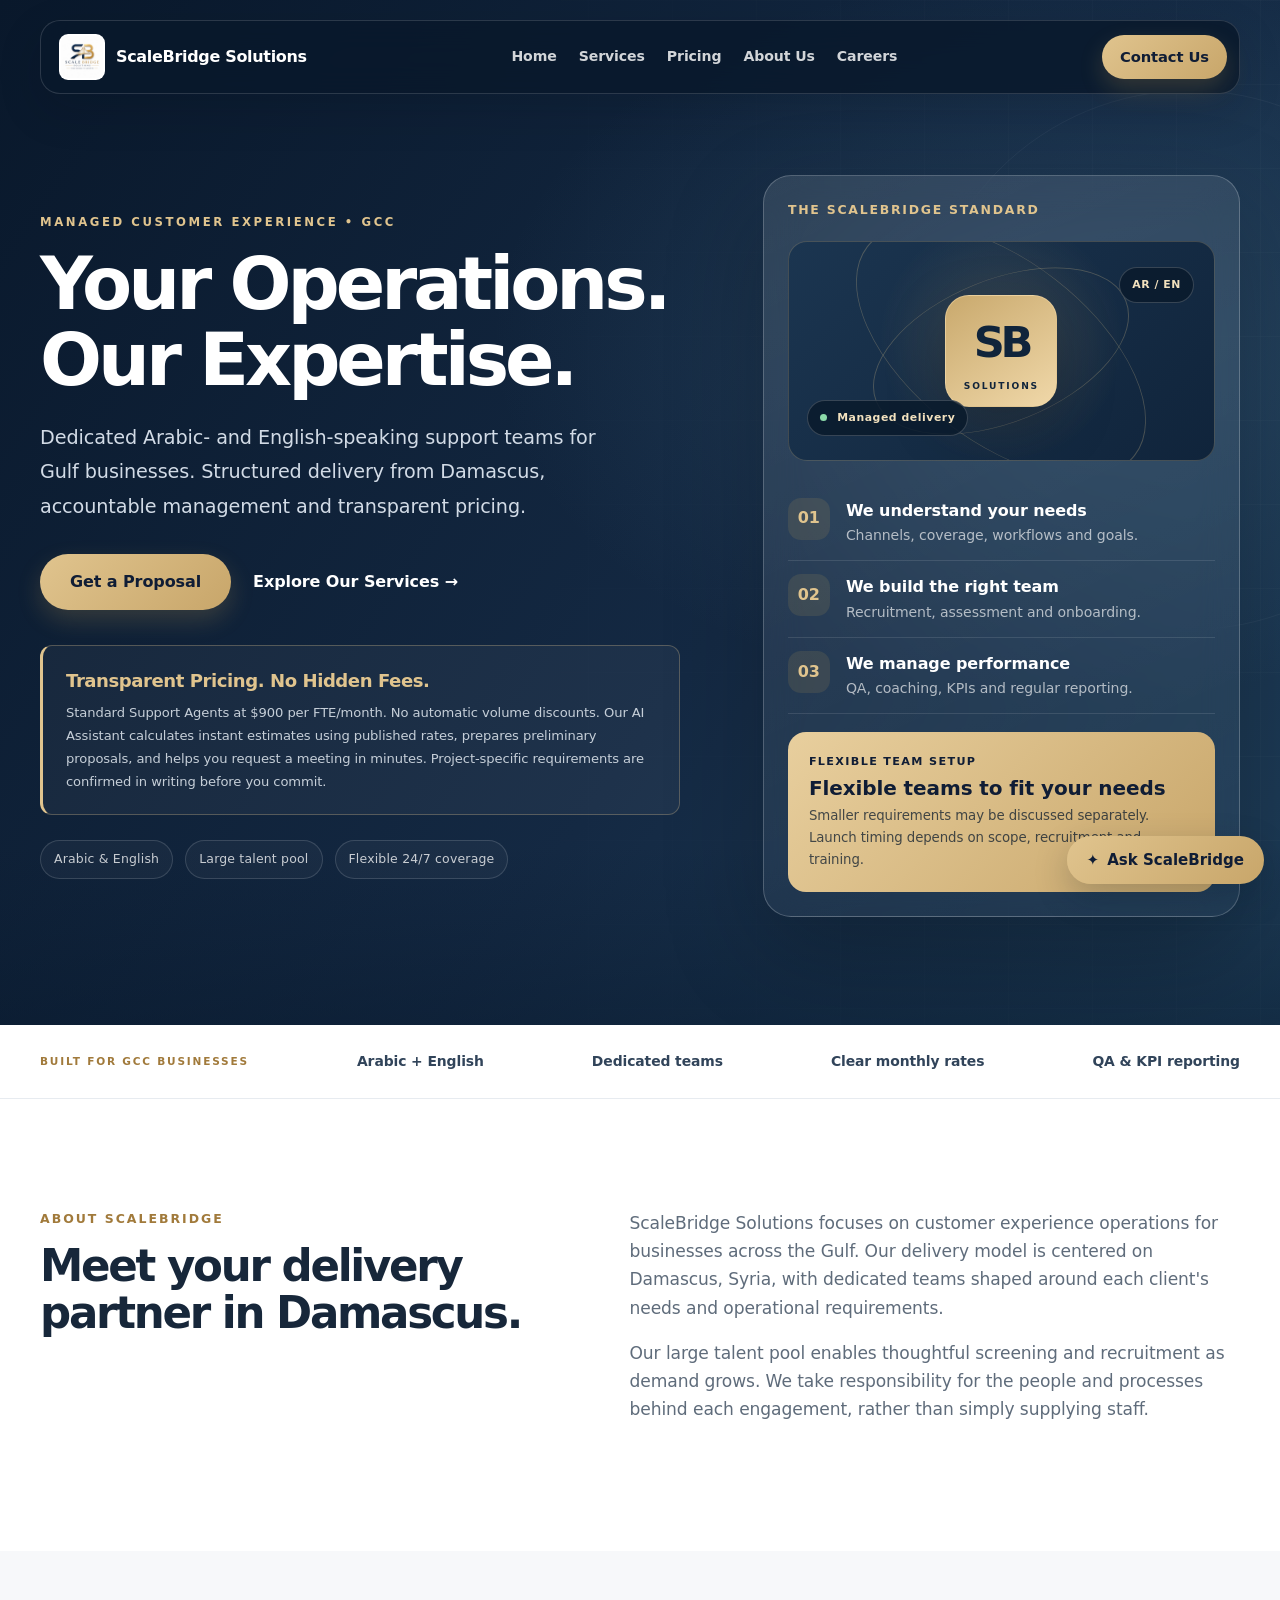
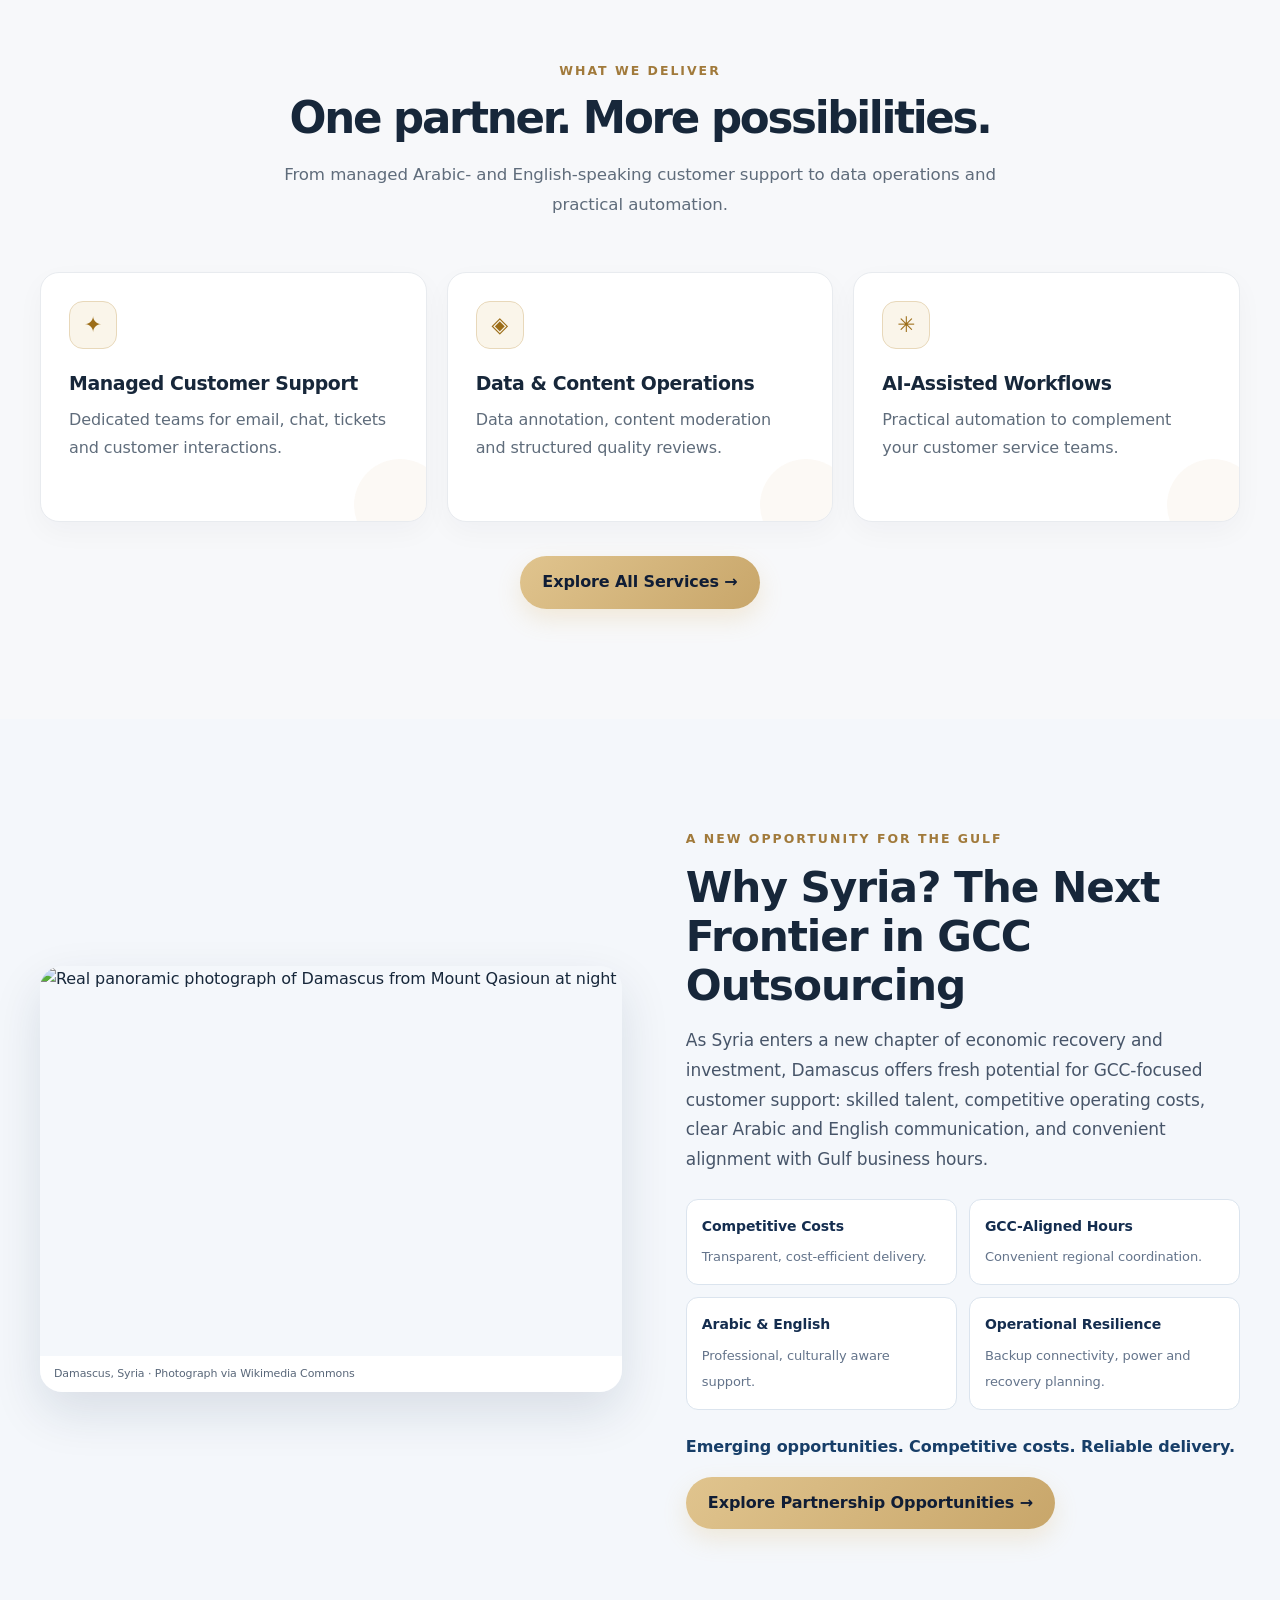
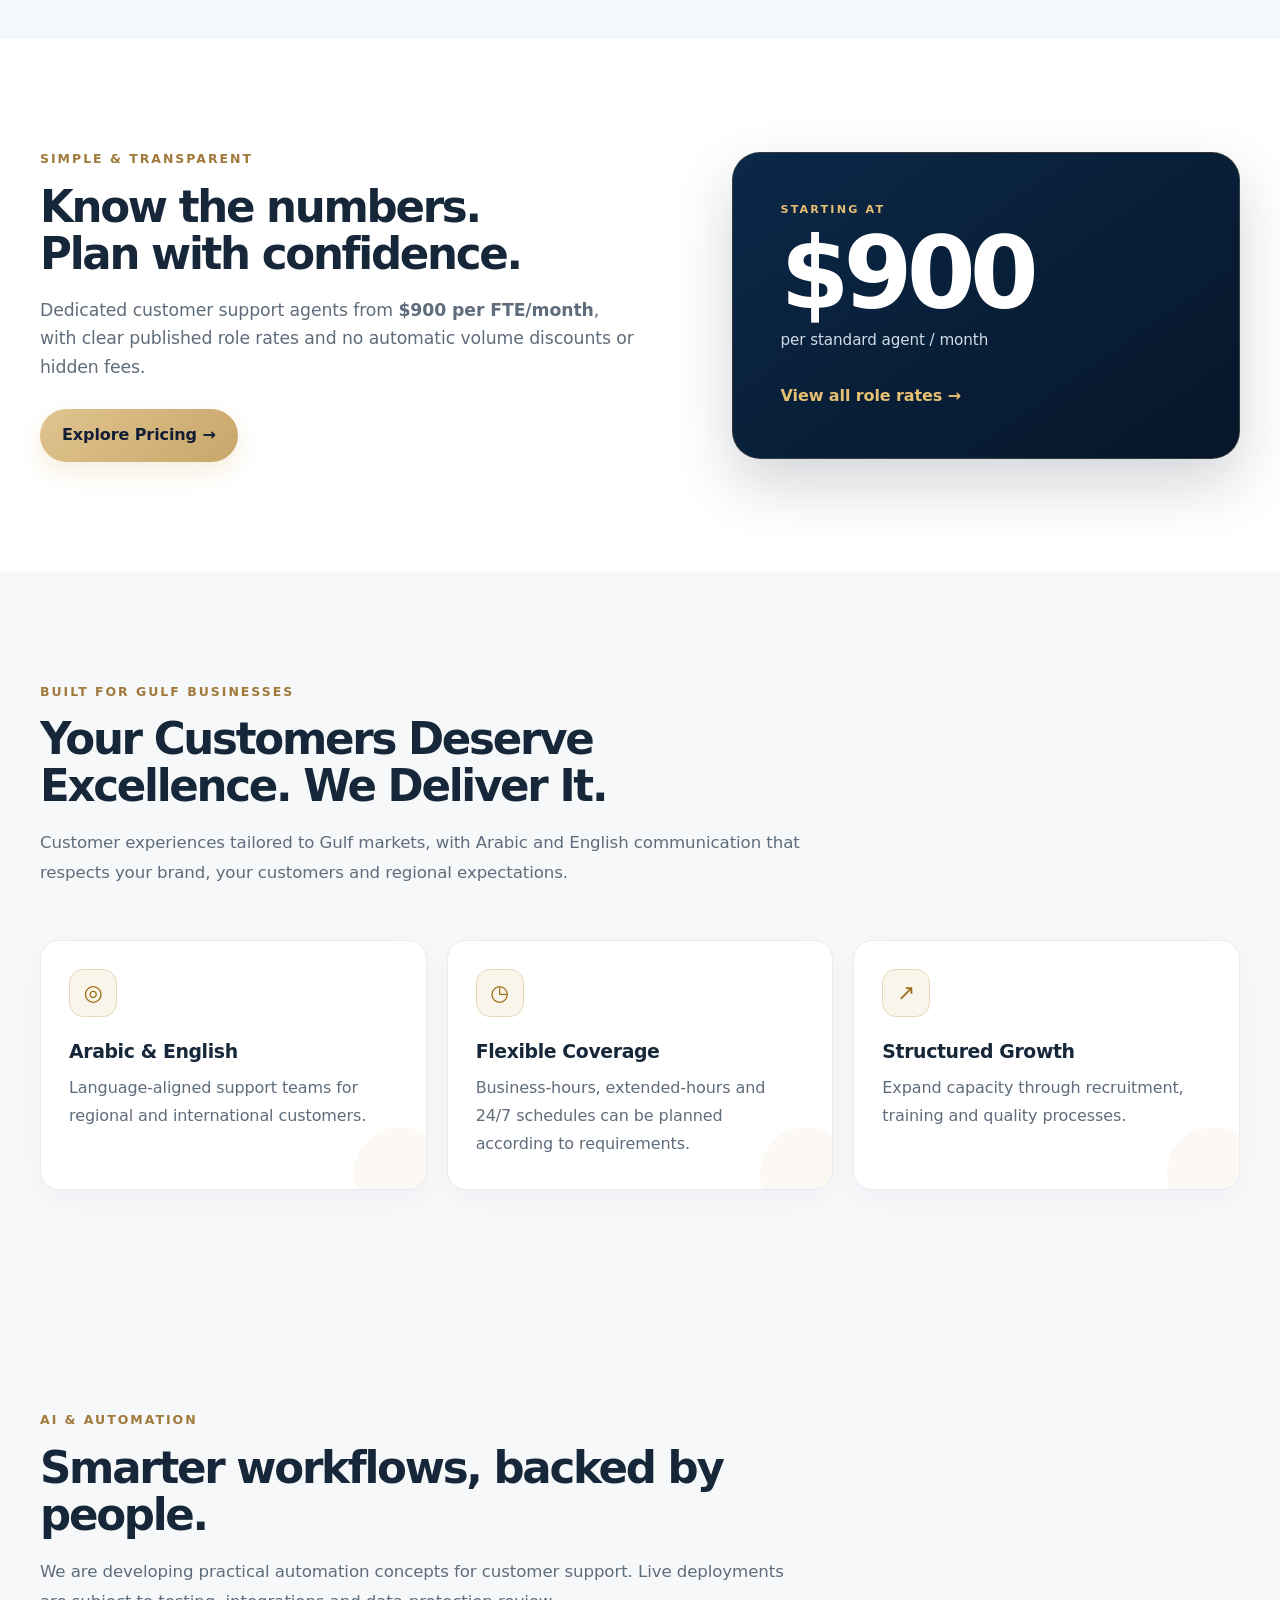
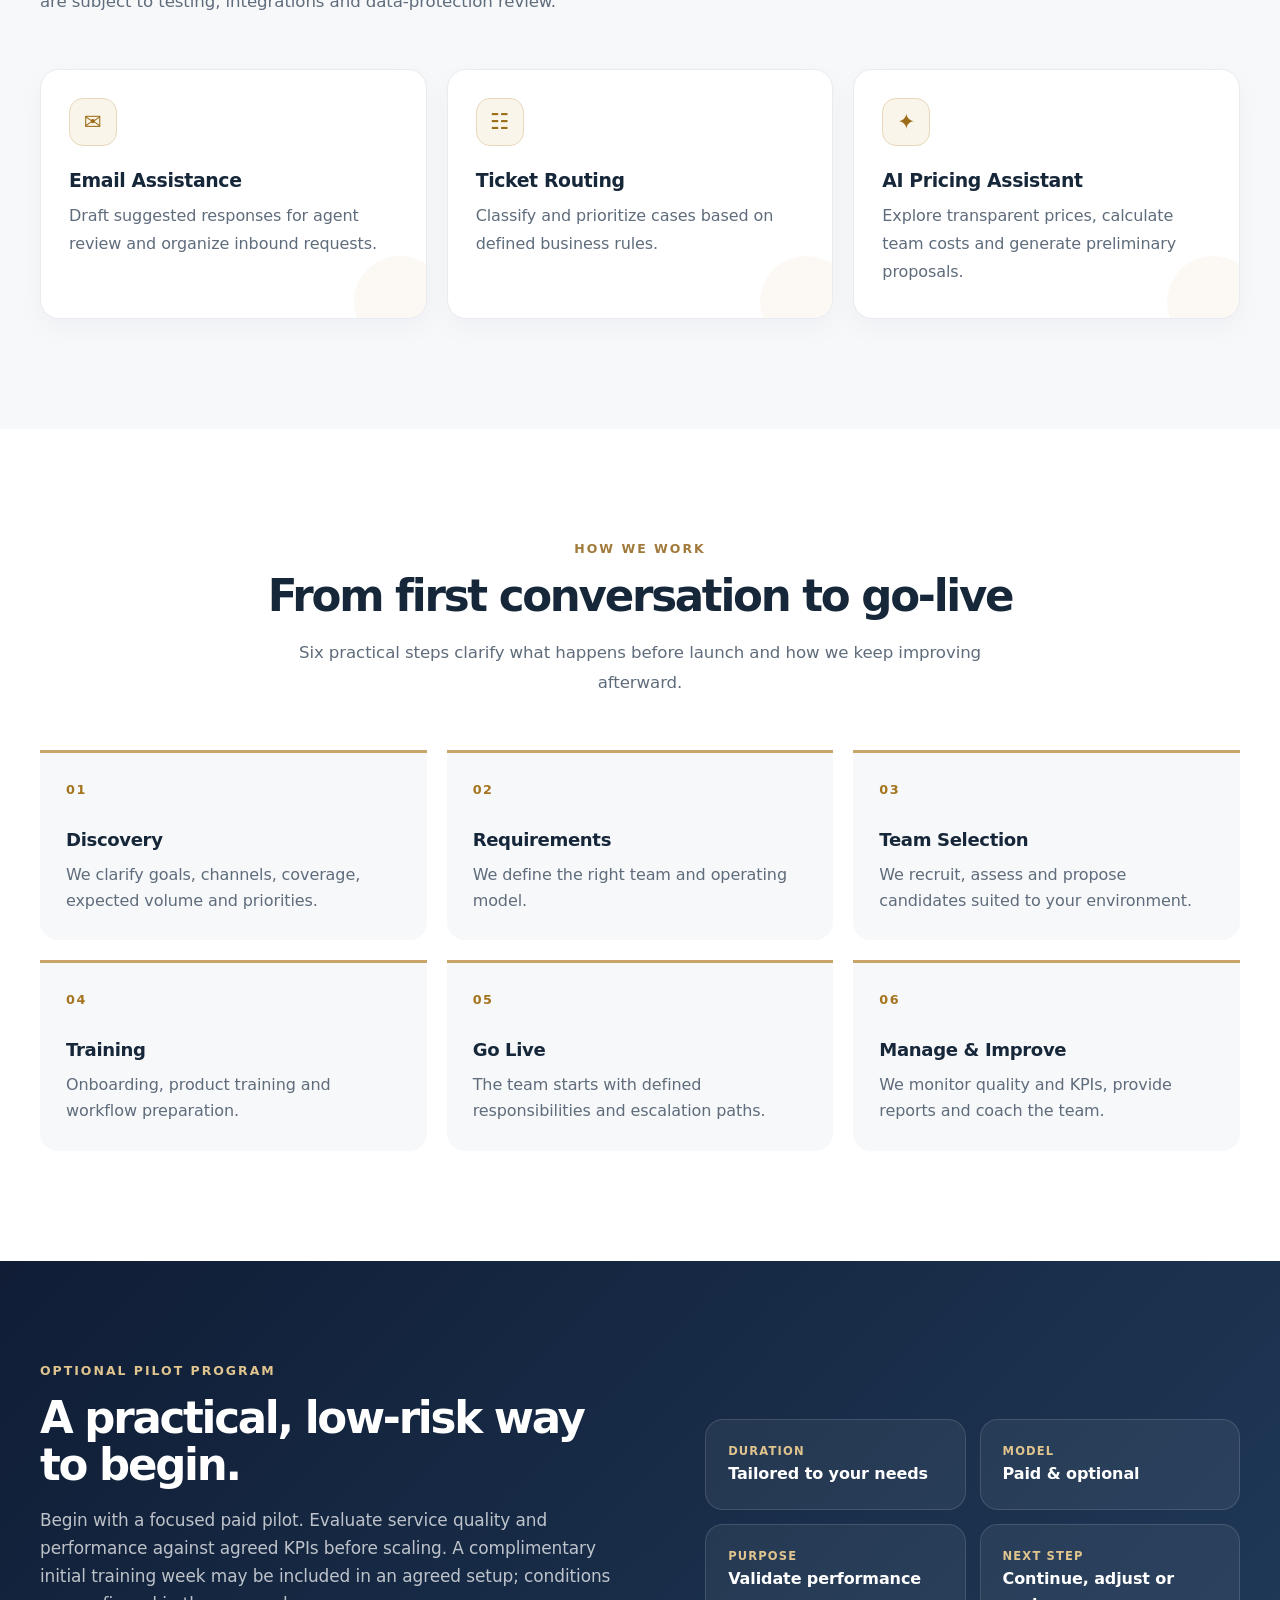
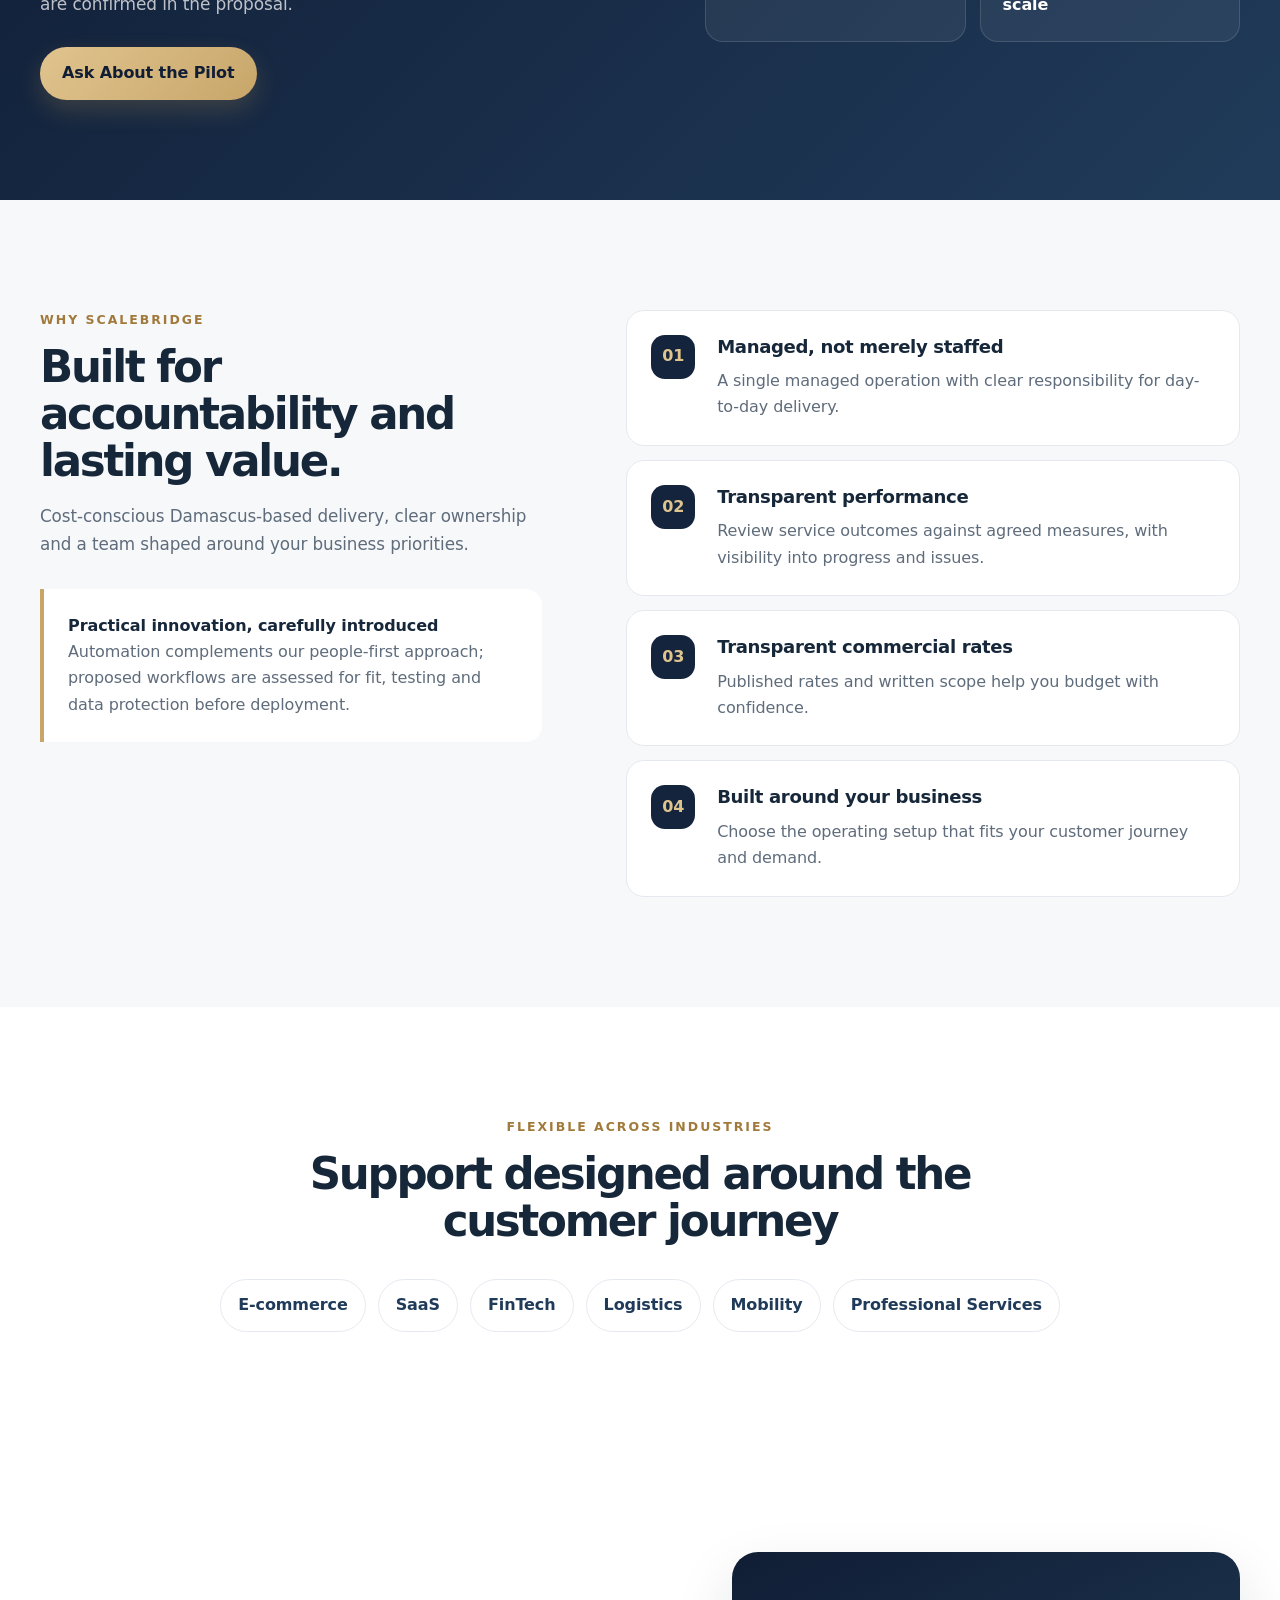
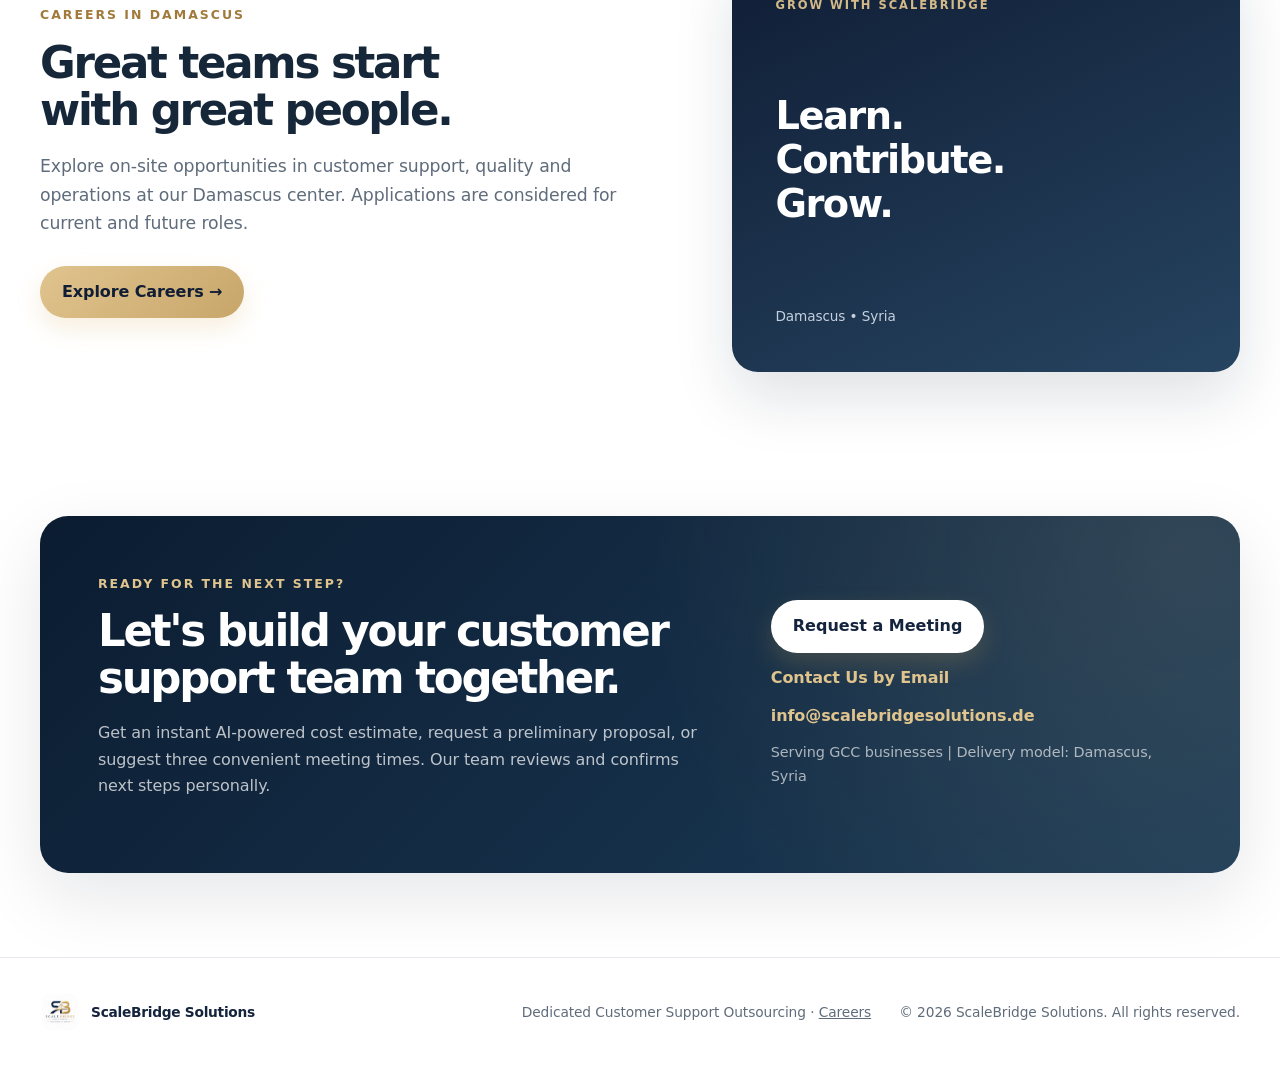
==== commit 1efc6b9a: "Move Why Syria section before pricing for stronger homepage flow" ====
--- a/index.html
+++ b/index.html
@@ -35,7 +35,6 @@
 </aside></div></section>
 <div class="credibility-band"><div class="container credibility-inner"><span>BUILT FOR GCC BUSINESSES</span><strong>Arabic + English</strong><strong>Dedicated teams</strong><strong>Clear monthly rates</strong><strong>QA &amp; KPI reporting</strong></div></div><section class="intro section"><div class="container intro-grid"><div><p class="eyebrow dark">About ScaleBridge</p><h2>Meet your delivery partner in Damascus.</h2></div><div class="intro-copy"><p>ScaleBridge Solutions focuses on customer experience operations for businesses across the Gulf. Our delivery model is centered on Damascus, Syria, with dedicated teams shaped around each client's needs and operational requirements.</p><p>Our large talent pool enables thoughtful screening and recruitment as demand grows. We take responsibility for the people and processes behind each engagement, rather than simply supplying staff.</p></div></div></section>
 <section class="section section-soft" id="services"><div class="container"><div class="section-heading centered"><p class="eyebrow dark">WHAT WE DELIVER</p><h2>One partner. More possibilities.</h2><p>From managed Arabic- and English-speaking customer support to data operations and practical automation.</p></div><div class="card-grid services-grid"><article class="card"><div class="icon-wrap">✦</div><h3>Managed Customer Support</h3><p>Dedicated teams for email, chat, tickets and customer interactions.</p></article><article class="card"><div class="icon-wrap">◈</div><h3>Data & Content Operations</h3><p>Data annotation, content moderation and structured quality reviews.</p></article><article class="card"><div class="icon-wrap">✳</div><h3>AI-Assisted Workflows</h3><p>Practical automation to complement your customer service teams.</p></article></div><p class="teaser-center"><a class="button" href="services.html">Explore All Services →</a></p></div></section>
-<section class="section home-page-teaser" id="pricing"><div class="container teaser-layout"><div><p class="eyebrow dark">SIMPLE & TRANSPARENT</p><h2>Know the numbers.<br>Plan with confidence.</h2><p>Dedicated customer support agents from <strong>$900 per FTE/month</strong>, with clear published role rates and no automatic volume discounts or hidden fees.</p><a class="button" href="pricing.html">Explore Pricing →</a></div><div class="teaser-stat"><span>STARTING AT</span><strong>$900</strong><small>per standard agent / month</small><a href="pricing.html">View all role rates →</a></div></div></section>
 <section class="section syria-opportunity" id="why-syria" aria-labelledby="why-syria-heading">
 <style>
 .syria-opportunity{background:#f4f7fb}.syria-opportunity .syria-layout{display:grid;grid-template-columns:1.05fr 1fr;gap:clamp(24px,5vw,72px);align-items:center}.syria-opportunity .syria-photo{margin:0;overflow:hidden;border-radius:22px;box-shadow:0 20px 50px rgba(20,45,78,.12)}.syria-opportunity .syria-photo img{display:block;width:100%;height:390px;object-fit:cover}.syria-opportunity .syria-photo figcaption{font-size:11px;color:#596779;padding:9px 14px;background:#fff}.syria-opportunity h2{font-size:clamp(28px,3.3vw,43px);line-height:1.16;letter-spacing:-.025em;margin:12px 0 16px}.syria-opportunity .syria-lead{font-size:17px;line-height:1.75;color:#475569}.syria-opportunity .syria-benefits{display:grid;grid-template-columns:1fr 1fr;gap:12px;margin:24px 0}.syria-opportunity .syria-benefit{border:1px solid #dbe4ee;border-radius:12px;background:white;padding:15px}.syria-opportunity .syria-benefit strong{display:block;font-size:14px;color:#142d4f;margin-bottom:5px}.syria-opportunity .syria-benefit span{font-size:13px;line-height:1.5;color:#64748b}.syria-opportunity .syria-closing{font-weight:650;color:#173e68}@media(max-width:800px){.syria-opportunity .syria-layout{grid-template-columns:1fr}.syria-opportunity .syria-photo img{height:260px}}@media(max-width:420px){.syria-opportunity .syria-benefits{grid-template-columns:1fr 1fr;gap:8px}.syria-opportunity .syria-benefit{padding:12px}}
@@ -51,6 +50,7 @@
 <div class="syria-benefit"><strong>Operational Resilience</strong><span>Backup connectivity, power and recovery planning.</span></div>
 </div><p class="syria-closing">Emerging opportunities. Competitive costs. Reliable delivery.</p>
 <a class="button" href="mailto:info@scalebridgesolutions.de?subject=GCC%20Outsourcing%20Partnership">Explore Partnership Opportunities →</a></div></div></section>
+<section class="section home-page-teaser" id="pricing"><div class="container teaser-layout"><div><p class="eyebrow dark">SIMPLE & TRANSPARENT</p><h2>Know the numbers.<br>Plan with confidence.</h2><p>Dedicated customer support agents from <strong>$900 per FTE/month</strong>, with clear published role rates and no automatic volume discounts or hidden fees.</p><a class="button" href="pricing.html">Explore Pricing →</a></div><div class="teaser-stat"><span>STARTING AT</span><strong>$900</strong><small>per standard agent / month</small><a href="pricing.html">View all role rates →</a></div></div></section>
 <section class="section section-soft" id="gcc"><div class="container"><div class="section-heading"><p class="eyebrow dark">Built for Gulf businesses</p><h2>Your Customers Deserve Excellence. We Deliver It.</h2><p>Customer experiences tailored to Gulf markets, with Arabic and English communication that respects your brand, your customers and regional expectations.</p></div><div class="card-grid services-grid">
 <article class="card"><div class="icon-wrap">◎</div><h3>Arabic &amp; English</h3><p>Language-aligned support teams for regional and international customers.</p></article>
 <article class="card"><div class="icon-wrap">◷</div><h3>Flexible Coverage</h3><p>Business-hours, extended-hours and 24/7 schedules can be planned according to requirements.</p></article>
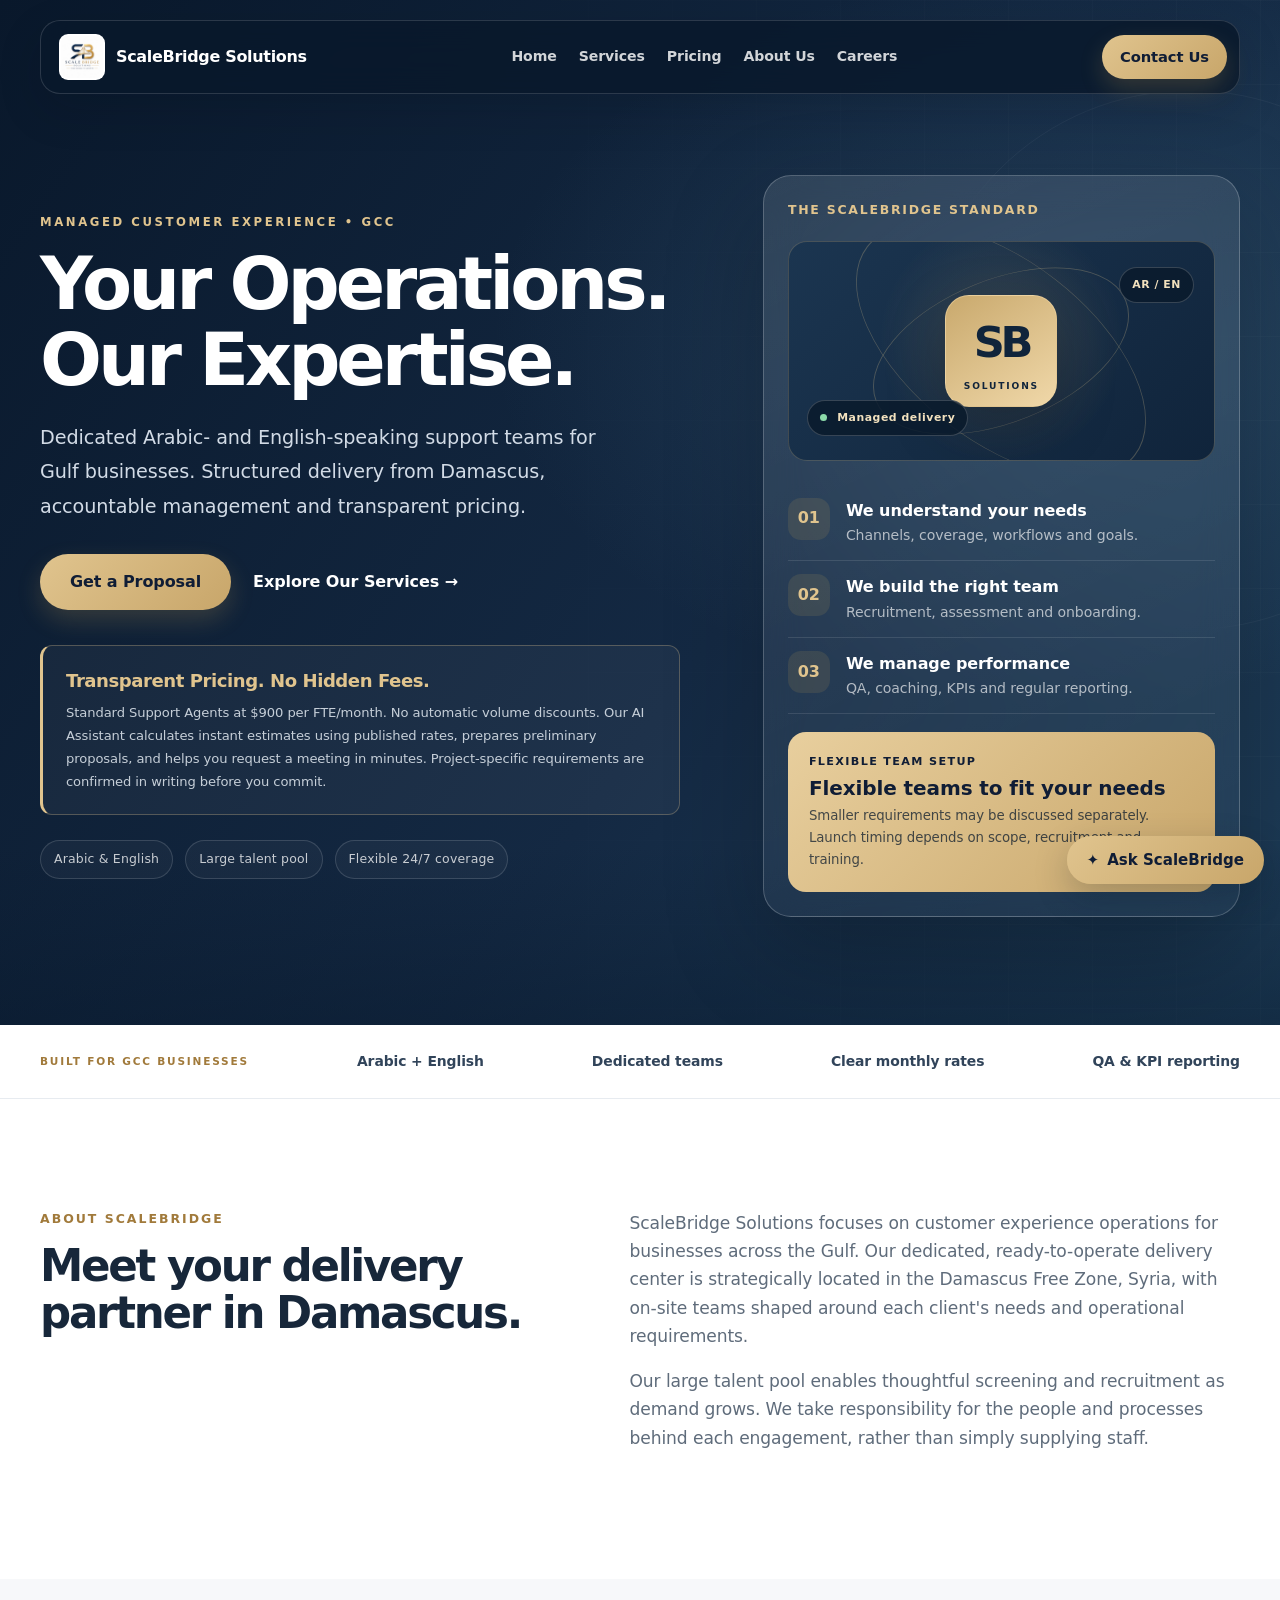
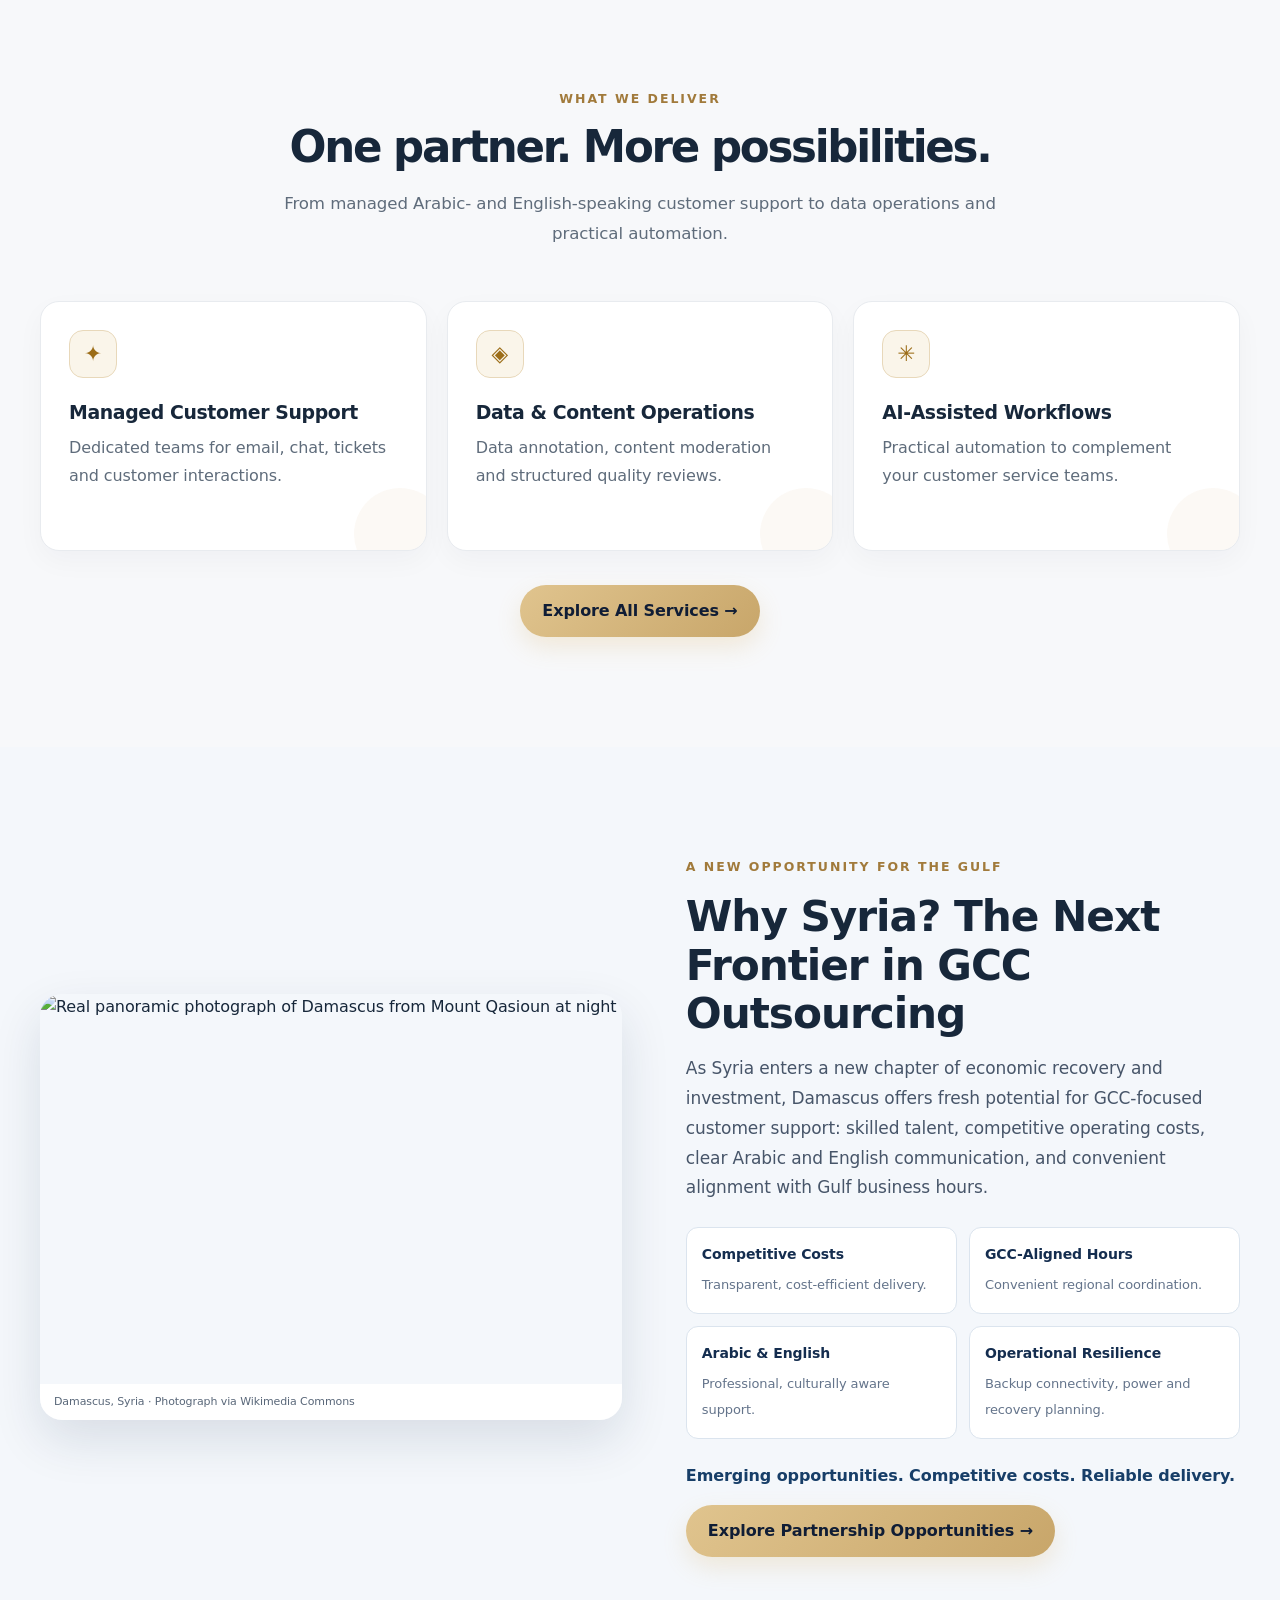
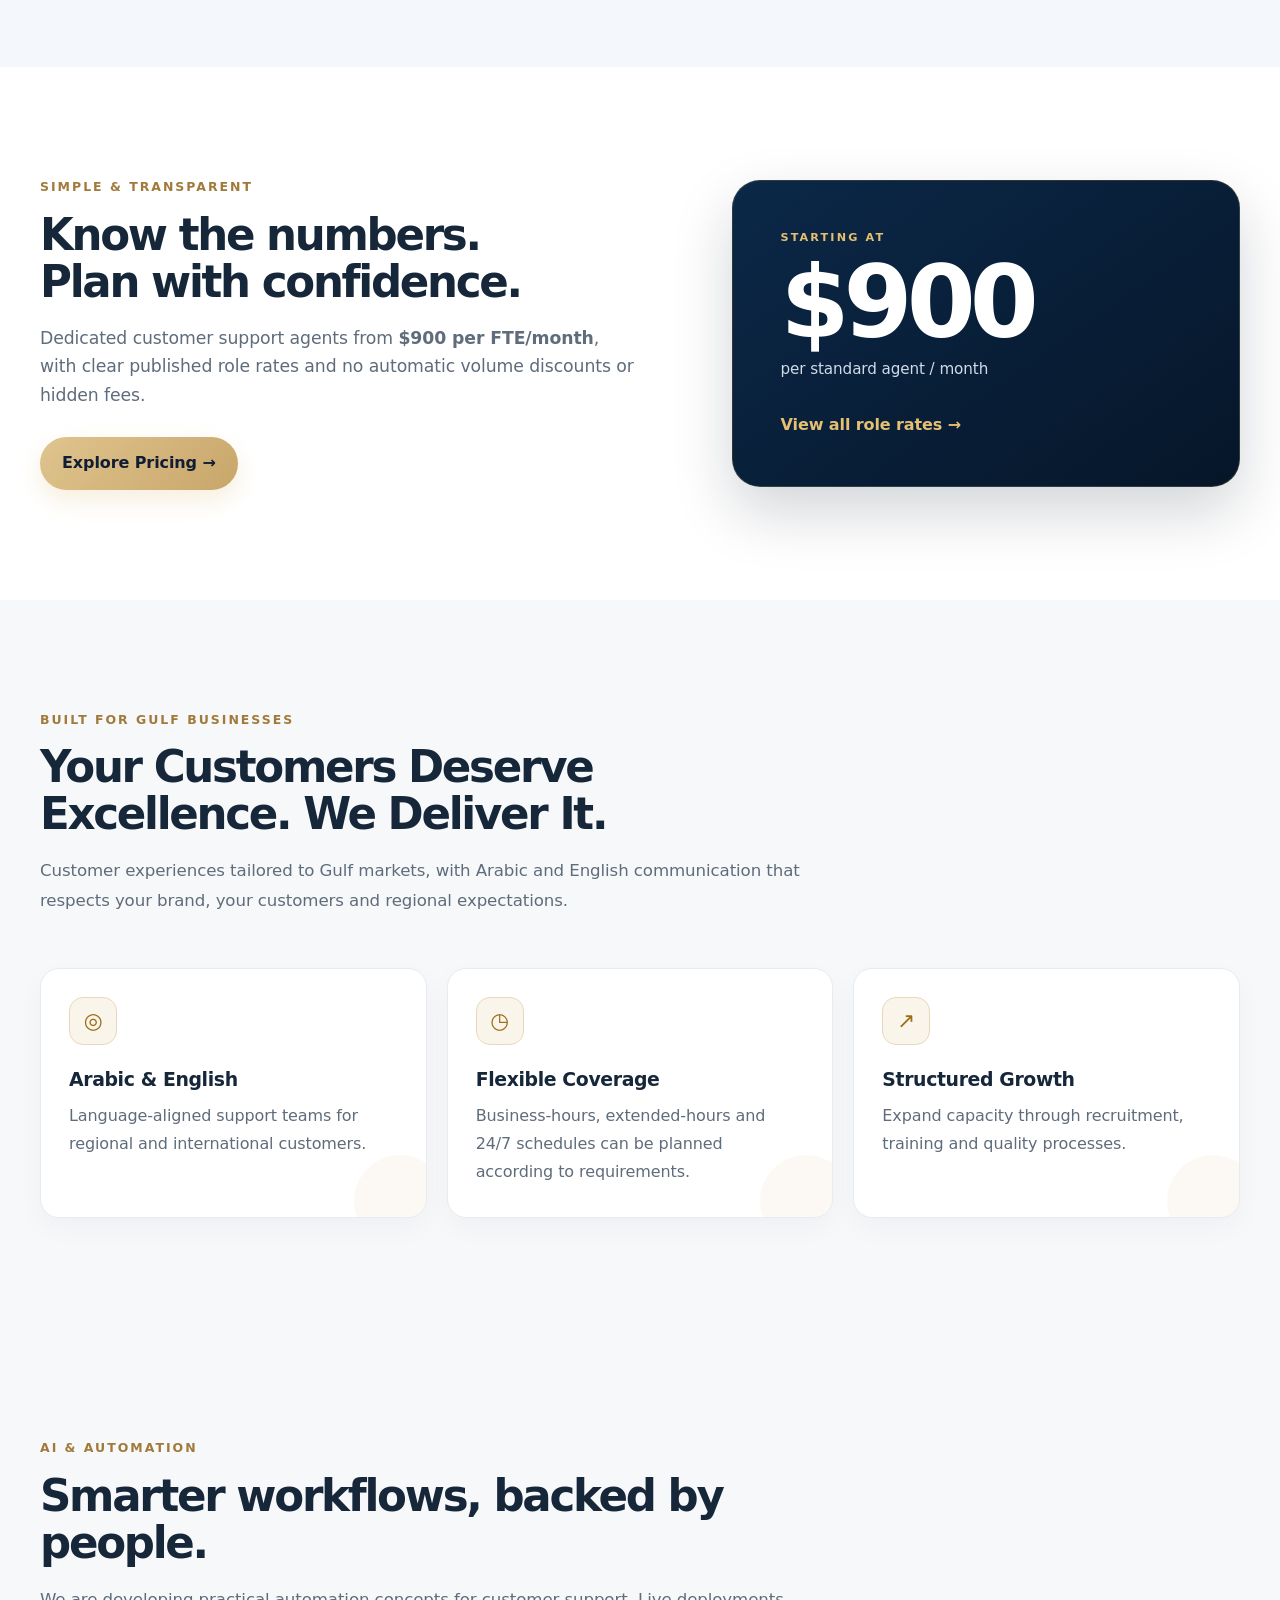
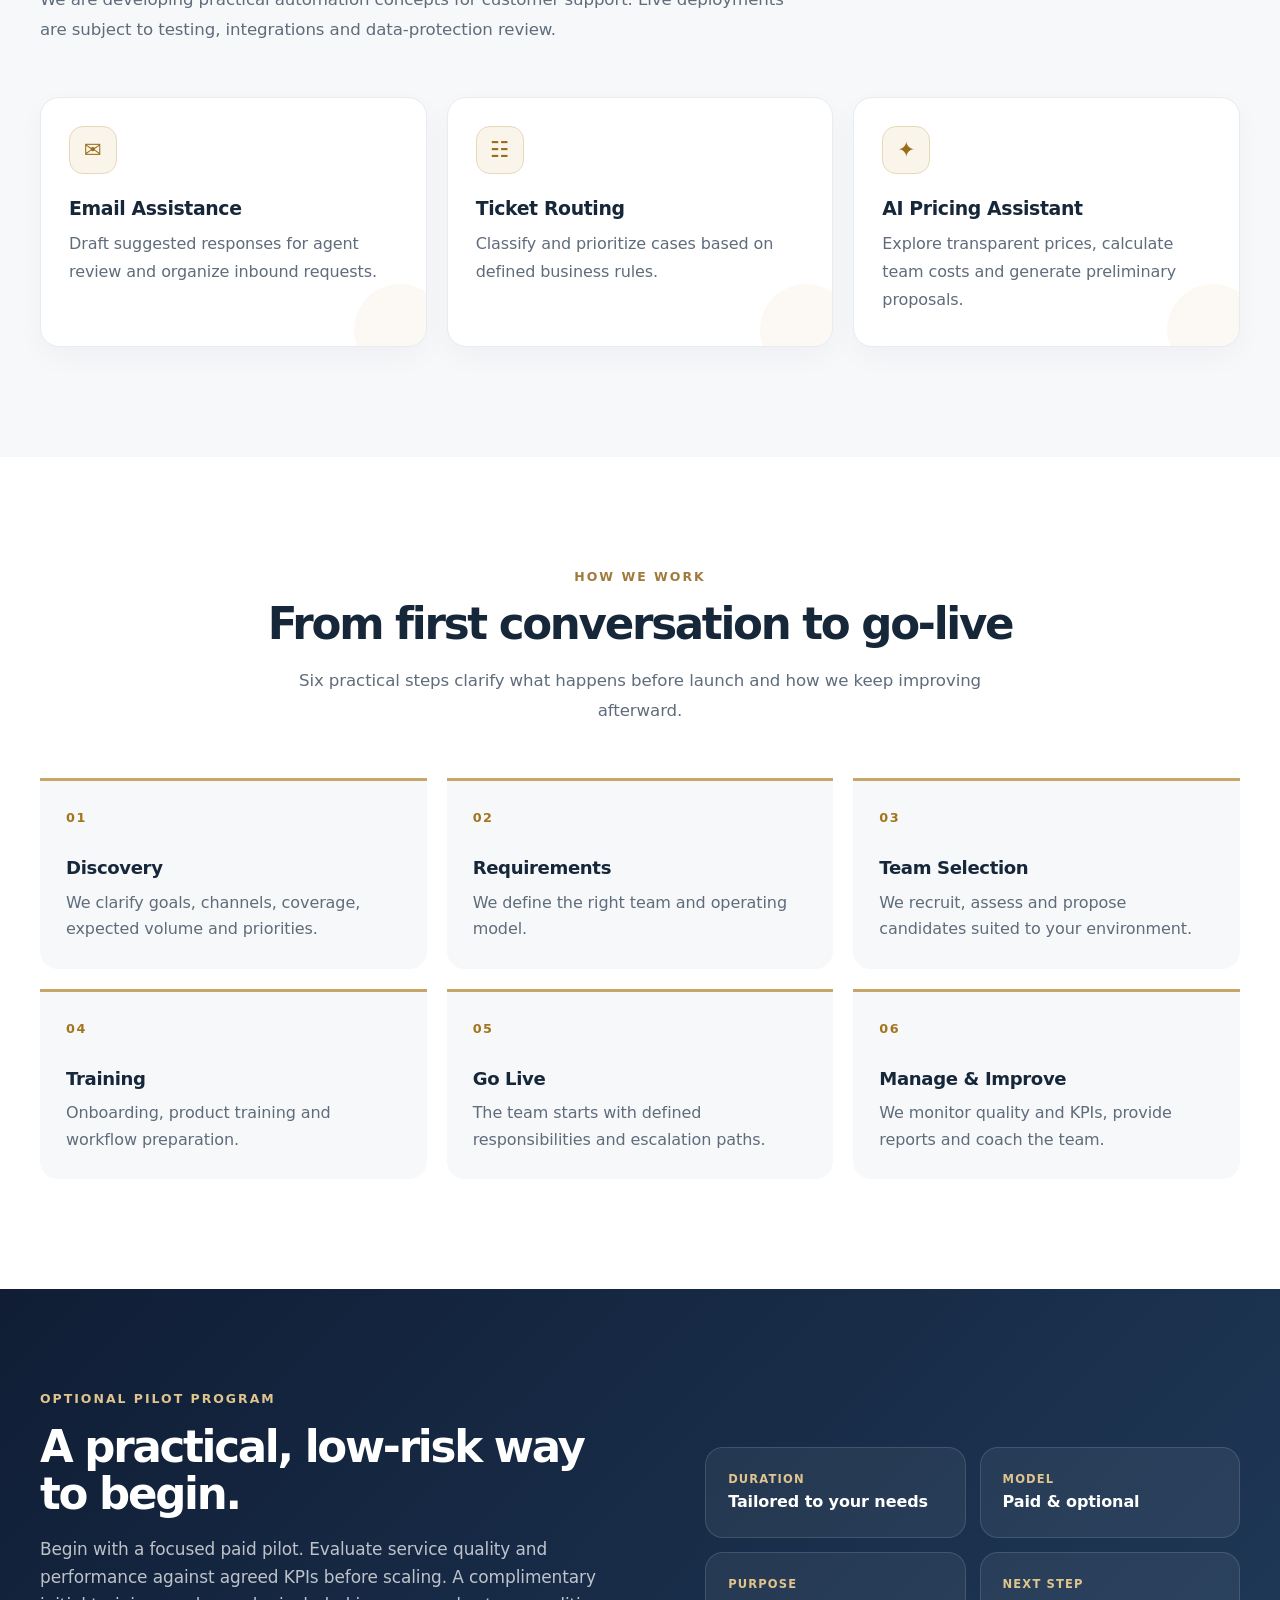
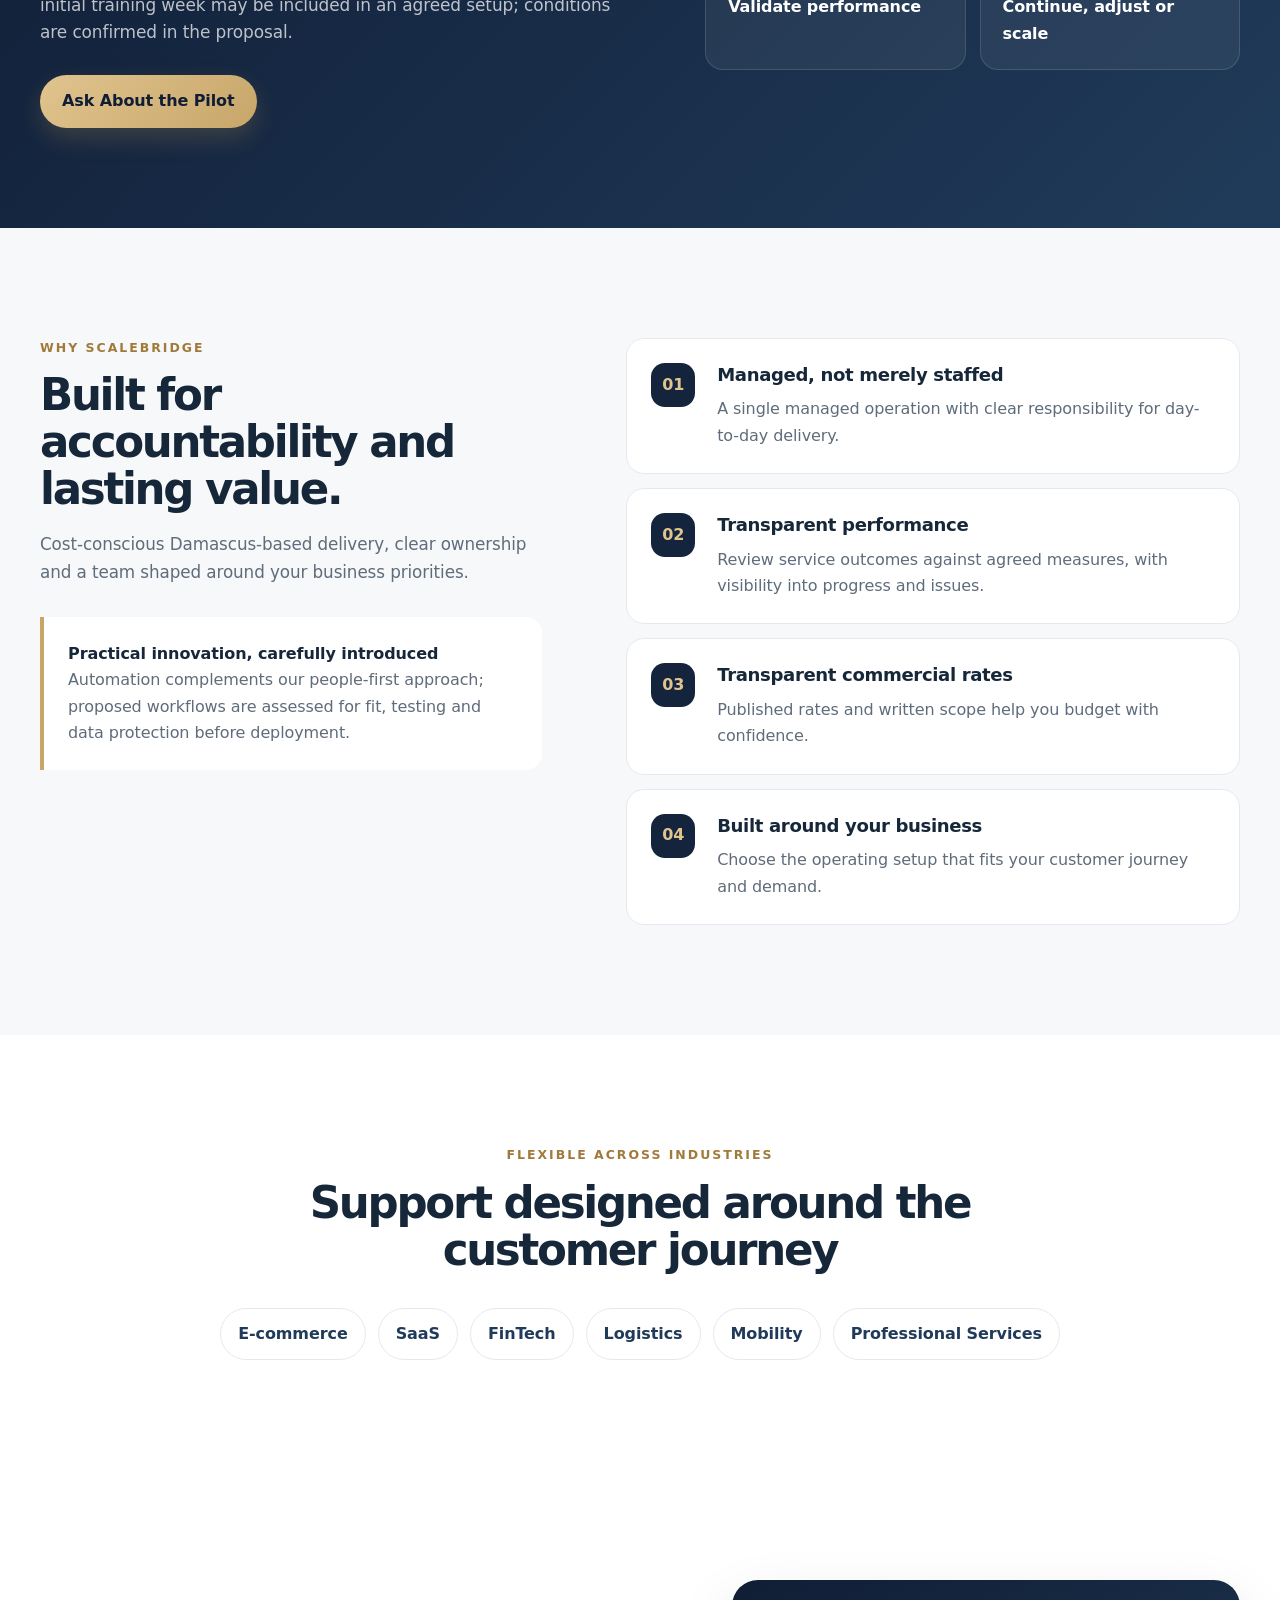
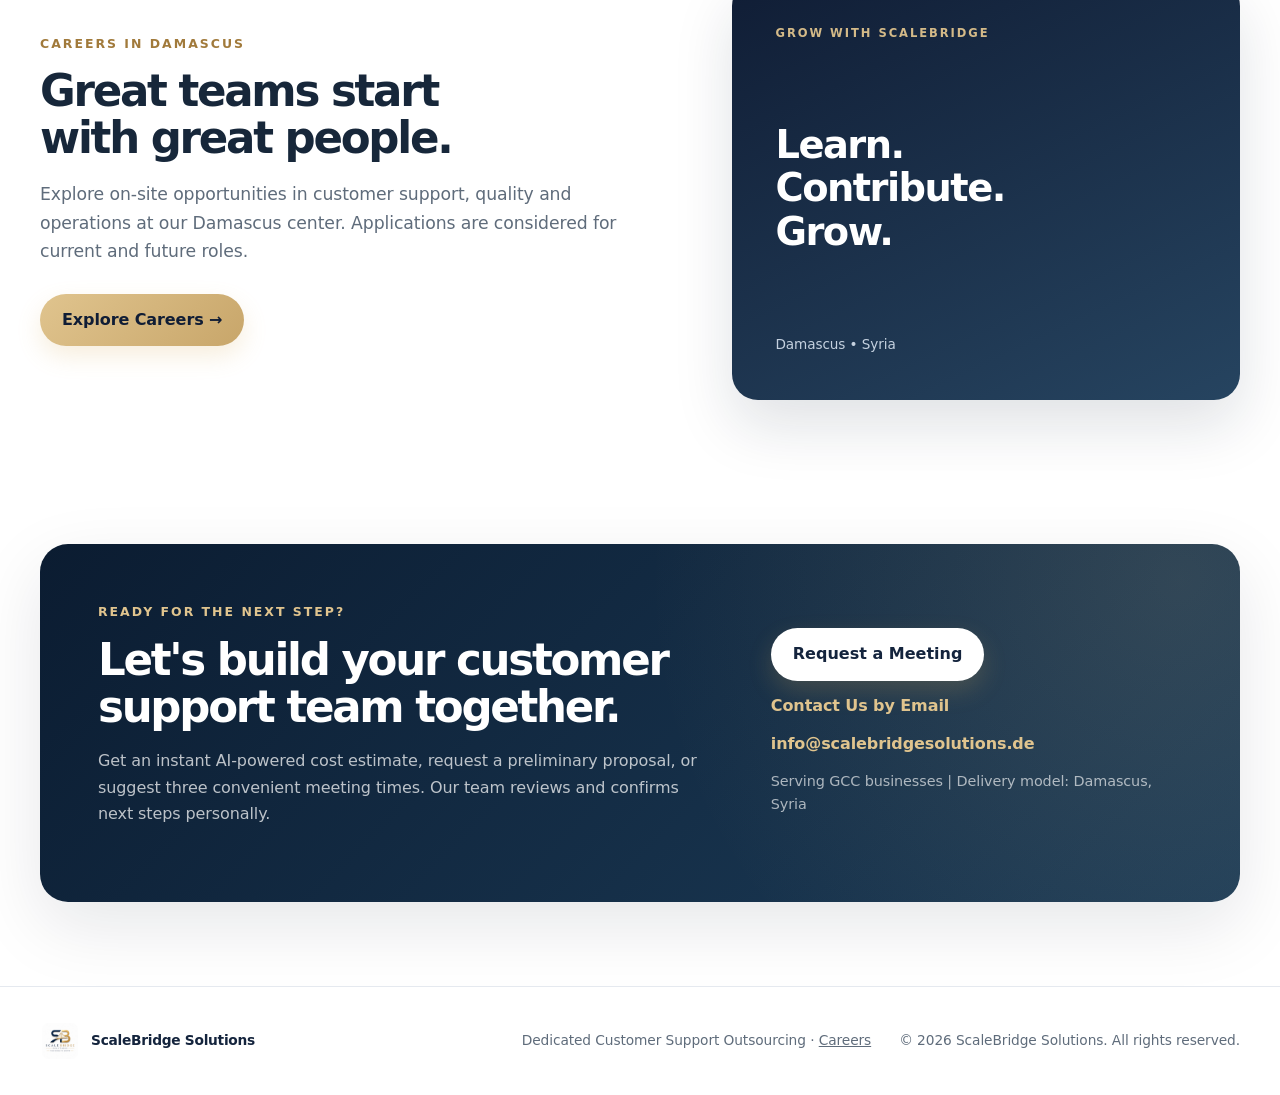
==== commit 04be29d1: "Mention ready Damascus Free Zone center on homepage" ====
--- a/index.html
+++ b/index.html
@@ -33,11 +33,11 @@
 <div class="panel-row"><div class="panel-icon">03</div><div><strong>We manage performance</strong><span>QA, coaching, KPIs and regular reporting.</span></div></div>
 <div class="panel-highlight"><span>Flexible team setup</span><strong>Flexible teams to fit your needs</strong><small>Smaller requirements may be discussed separately. Launch timing depends on scope, recruitment and training.</small></div>
 </aside></div></section>
-<div class="credibility-band"><div class="container credibility-inner"><span>BUILT FOR GCC BUSINESSES</span><strong>Arabic + English</strong><strong>Dedicated teams</strong><strong>Clear monthly rates</strong><strong>QA &amp; KPI reporting</strong></div></div><section class="intro section"><div class="container intro-grid"><div><p class="eyebrow dark">About ScaleBridge</p><h2>Meet your delivery partner in Damascus.</h2></div><div class="intro-copy"><p>ScaleBridge Solutions focuses on customer experience operations for businesses across the Gulf. Our delivery model is centered on Damascus, Syria, with dedicated teams shaped around each client's needs and operational requirements.</p><p>Our large talent pool enables thoughtful screening and recruitment as demand grows. We take responsibility for the people and processes behind each engagement, rather than simply supplying staff.</p></div></div></section>
+<div class="credibility-band"><div class="container credibility-inner"><span>BUILT FOR GCC BUSINESSES</span><strong>Arabic + English</strong><strong>Dedicated teams</strong><strong>Clear monthly rates</strong><strong>QA &amp; KPI reporting</strong></div></div><section class="intro section"><div class="container intro-grid"><div><p class="eyebrow dark">About ScaleBridge</p><h2>Meet your delivery partner in Damascus.</h2></div><div class="intro-copy"><p>ScaleBridge Solutions focuses on customer experience operations for businesses across the Gulf. Our dedicated, ready-to-operate delivery center is strategically located in the Damascus Free Zone, Syria, with on-site teams shaped around each client's needs and operational requirements.</p><p>Our large talent pool enables thoughtful screening and recruitment as demand grows. We take responsibility for the people and processes behind each engagement, rather than simply supplying staff.</p></div></div></section>
 <section class="section section-soft" id="services"><div class="container"><div class="section-heading centered"><p class="eyebrow dark">WHAT WE DELIVER</p><h2>One partner. More possibilities.</h2><p>From managed Arabic- and English-speaking customer support to data operations and practical automation.</p></div><div class="card-grid services-grid"><article class="card"><div class="icon-wrap">✦</div><h3>Managed Customer Support</h3><p>Dedicated teams for email, chat, tickets and customer interactions.</p></article><article class="card"><div class="icon-wrap">◈</div><h3>Data & Content Operations</h3><p>Data annotation, content moderation and structured quality reviews.</p></article><article class="card"><div class="icon-wrap">✳</div><h3>AI-Assisted Workflows</h3><p>Practical automation to complement your customer service teams.</p></article></div><p class="teaser-center"><a class="button" href="services.html">Explore All Services →</a></p></div></section>
 <section class="section syria-opportunity" id="why-syria" aria-labelledby="why-syria-heading">
 <style>
-.syria-opportunity{background:#f4f7fb}.syria-opportunity .syria-layout{display:grid;grid-template-columns:1.05fr 1fr;gap:clamp(24px,5vw,72px);align-items:center}.syria-opportunity .syria-photo{margin:0;overflow:hidden;border-radius:22px;box-shadow:0 20px 50px rgba(20,45,78,.12)}.syria-opportunity .syria-photo img{display:block;width:100%;height:390px;object-fit:cover}.syria-opportunity .syria-photo figcaption{font-size:11px;color:#596779;padding:9px 14px;background:#fff}.syria-opportunity h2{font-size:clamp(28px,3.3vw,43px);line-height:1.16;letter-spacing:-.025em;margin:12px 0 16px}.syria-opportunity .syria-lead{font-size:17px;line-height:1.75;color:#475569}.syria-opportunity .syria-benefits{display:grid;grid-template-columns:1fr 1fr;gap:12px;margin:24px 0}.syria-opportunity .syria-benefit{border:1px solid #dbe4ee;border-radius:12px;background:white;padding:15px}.syria-opportunity .syria-benefit strong{display:block;font-size:14px;color:#142d4f;margin-bottom:5px}.syria-opportunity .syria-benefit span{font-size:13px;line-height:1.5;color:#64748b}.syria-opportunity .syria-closing{font-weight:650;color:#173e68}@media(max-width:800px){.syria-opportunity .syria-layout{grid-template-columns:1fr}.syria-opportunity .syria-photo img{height:260px}}@media(max-width:420px){.syria-opportunity .syria-benefits{grid-template-columns:1fr 1fr;gap:8px}.syria-opportunity .syria-benefit{padding:12px}}
+.syria-opportunity{background:#f4f7fb}.syria-opportunity .syria-layout{display:grid;grid-template-columns:1.05fr 1fr;gap:clamp(24px,5vw,72px);align-items:center}.syria-opportunity .syria-photo{margin:0;overflow:hidden;border-radius:22px;box-shadow:0 20px 50px rgba(20,45,78,.12)}.syria-opportunity .syria-photo img{display:block;width:100%;height:390px;object-fit:cover}.syria-opportunity .syria-photo figcaption{font-size:11px;color:#596779;padding:9px 14px;background:#fff}.syria-opportunity h2{font-size:clamp(28px,3.3vw,43px);line-height:1.16;letter-spacing:-.025em;margin:12px 0 16px}.syria-opportunity .syria-lead{font-size:17px;line-height:1.75;color:#475569}.syria-opportunity .syria-benefits{display:grid;grid-template-columns:1fr 1fr;gap:12px;margin:24px 0}.syria-opportunity .syria-benefit{border:1px solid #dbe4ee;border-radius:12px;background:white;padding:15px}.syria-opportunity .syria-benefit strong{display:block;font-size:14px;color:#142d4f;margin-bottom:5px}.syria-opportunity .syria-benefit span{font-size:13px;line-height:1.5;color:#64748b}.syria-opportunity .syria-closing{font-weight:650;color:#173e68}@media(max-width:800px){.syria-opportunity .syria-layout{grid-template-columns:1fr}.syria-opportunity .syria-photo img{height:260px}}@media(max-width:680px){#services{padding-bottom:30px}.syria-opportunity{padding-top:28px;padding-bottom:52px}.syria-opportunity .syria-layout{gap:24px}.syria-opportunity .syria-photo img{height:220px}.syria-opportunity h2{font-size:clamp(27px,7.6vw,36px);line-height:1.18;overflow-wrap:normal}.syria-opportunity .syria-lead{font-size:15px;line-height:1.65}.syria-opportunity .syria-photo figcaption{font-size:10px}.syria-opportunity .syria-benefits{margin:18px 0}}@media(max-width:420px){.syria-opportunity .syria-benefits{grid-template-columns:1fr 1fr;gap:8px}.syria-opportunity .syria-benefit{padding:12px}}
 </style>
 <div class="container syria-layout">
 <figure class="syria-photo"><img src="https://commons.wikimedia.org/wiki/Special:FilePath/Damascus%20from%20qasioun%20mountain.jpg?width=1200" alt="Real panoramic photograph of Damascus from Mount Qasioun at night" loading="lazy" decoding="async"><figcaption>Damascus, Syria · Photograph via Wikimedia Commons</figcaption></figure>
--- a/styles.css
+++ b/styles.css
@@ -233,3 +233,8 @@
 .teaser-stat a{color:#e5bf72;font-weight:750;margin-top:30px;text-decoration:none}
 .teaser-center{text-align:center;margin:34px 0 0}
 @media(max-width:800px){.teaser-layout{grid-template-columns:1fr;gap:30px}.teaser-stat{min-height:235px;padding:35px}.home-page-teaser{padding-block:75px}}
+
+/* Compact the gap below the floating mobile navigation on the homepage. */
+@media (max-width: 680px) {
+  .hero > .hero-grid { padding-top: 120px; }
+}
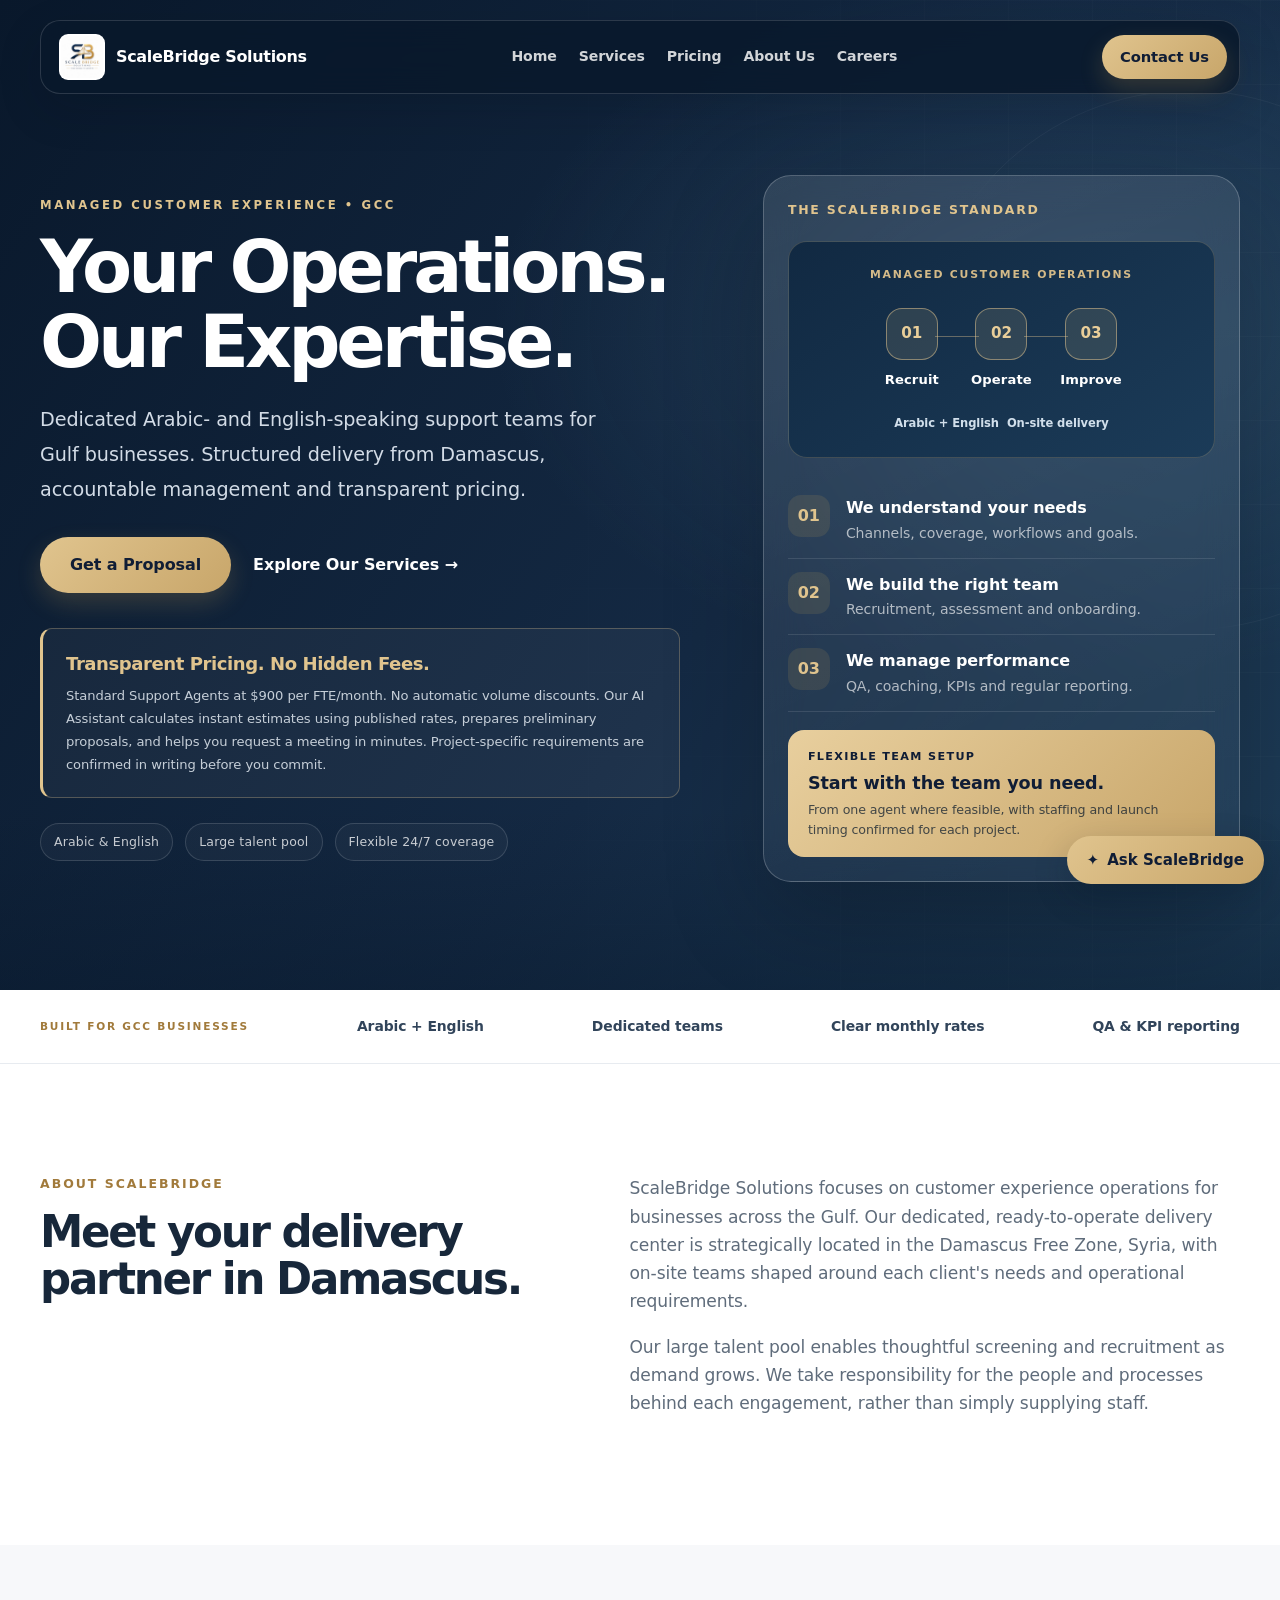
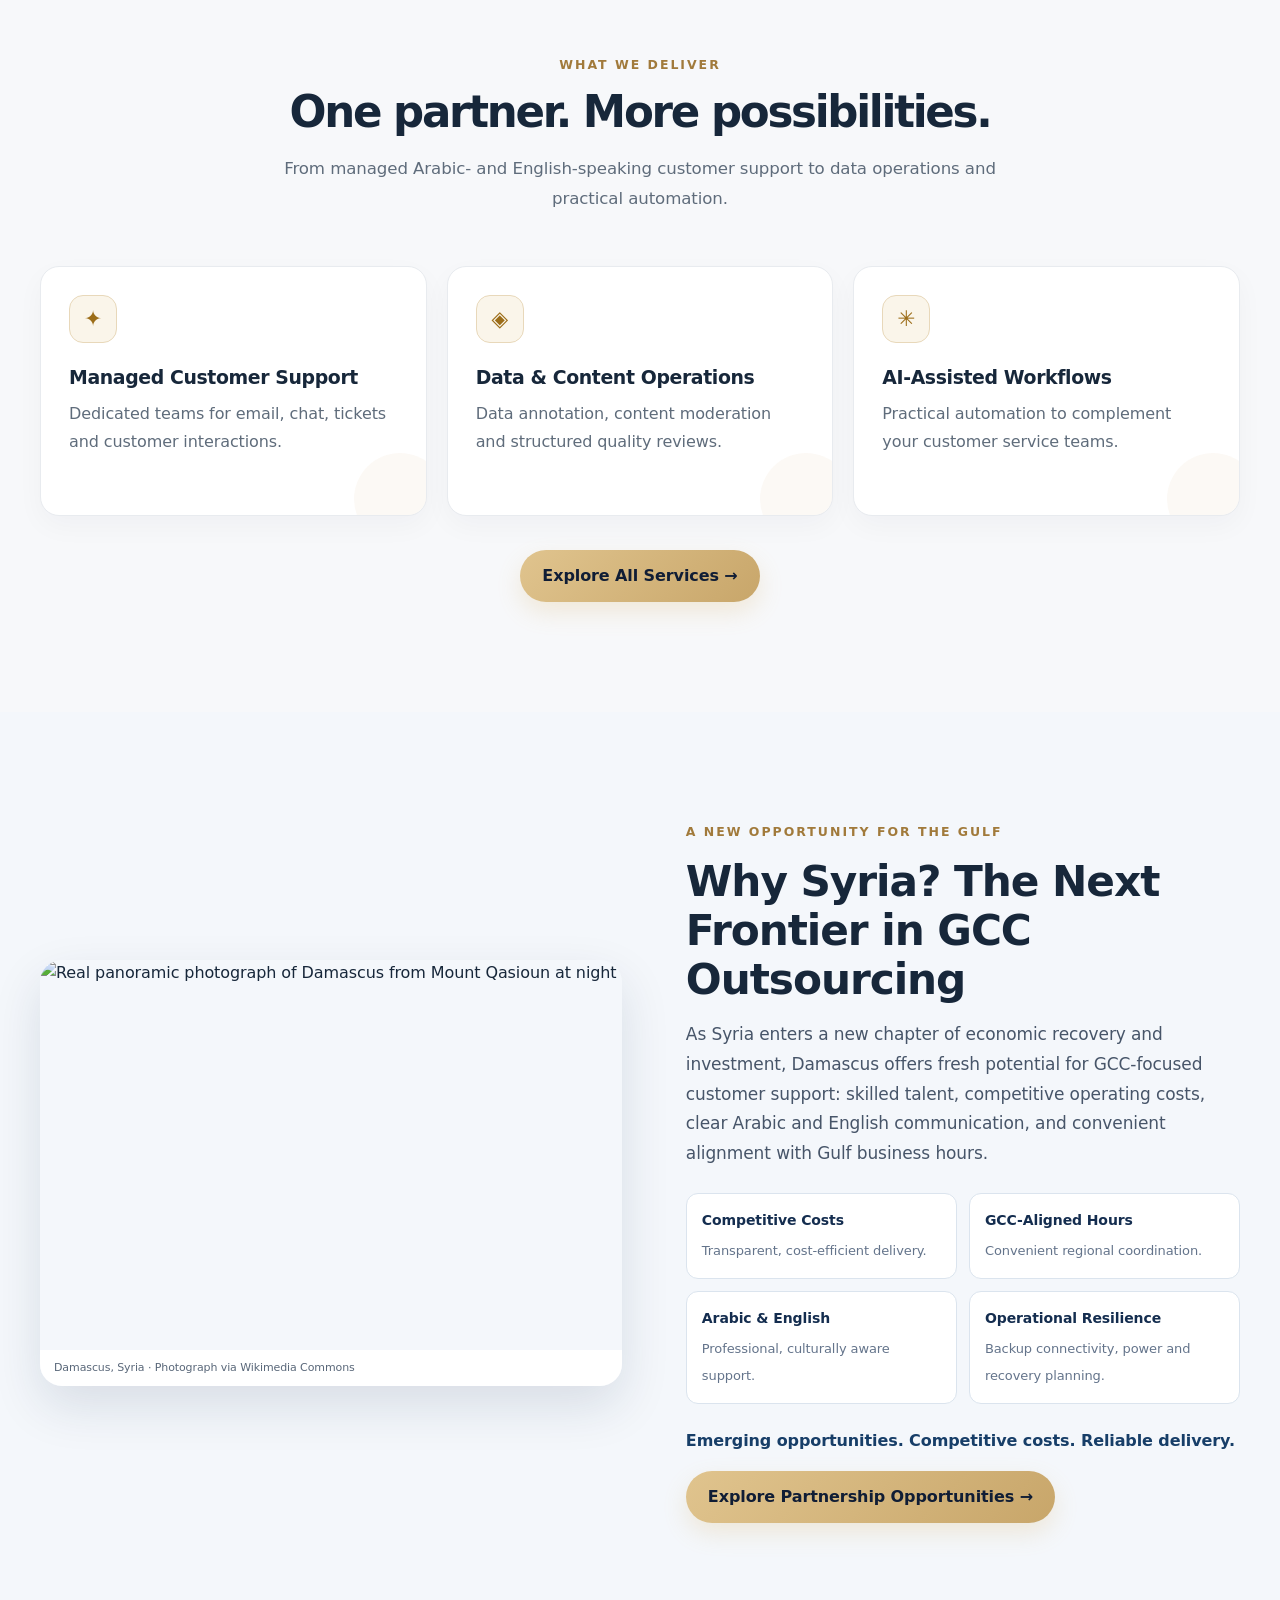
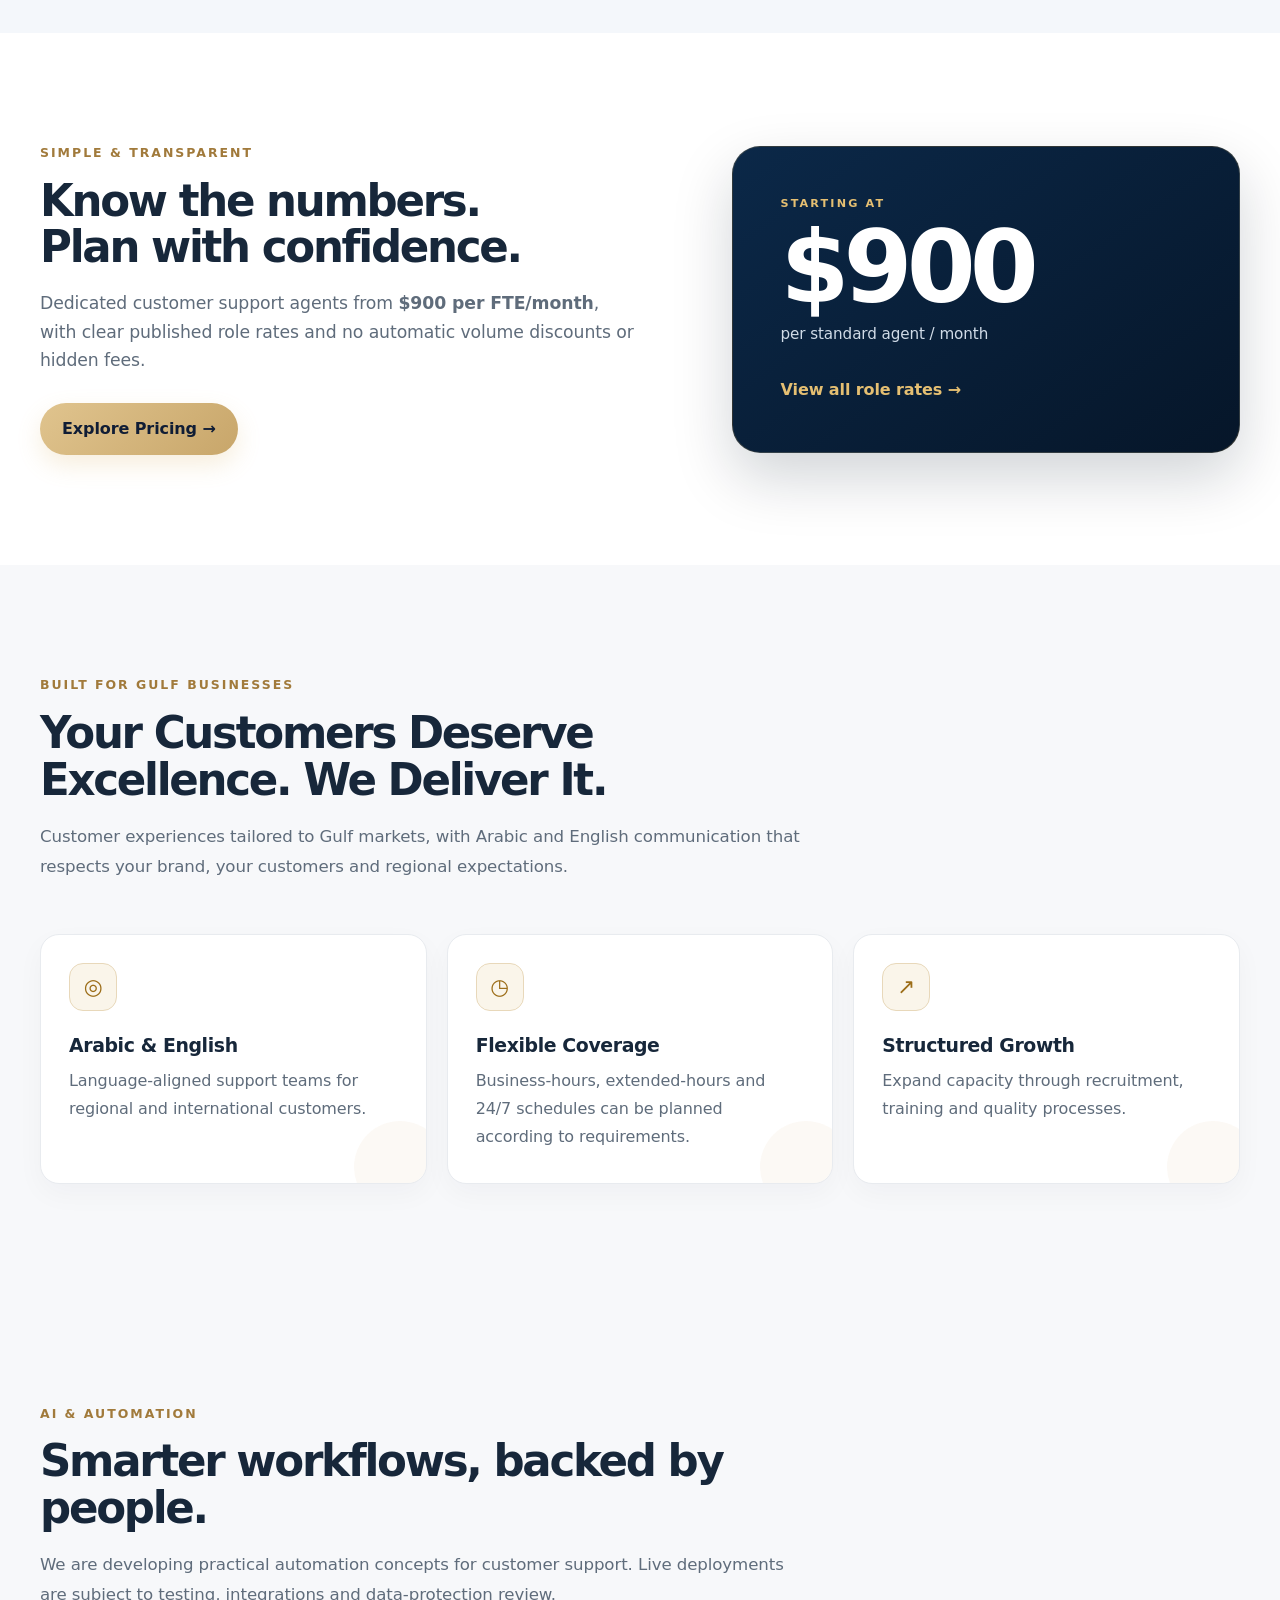
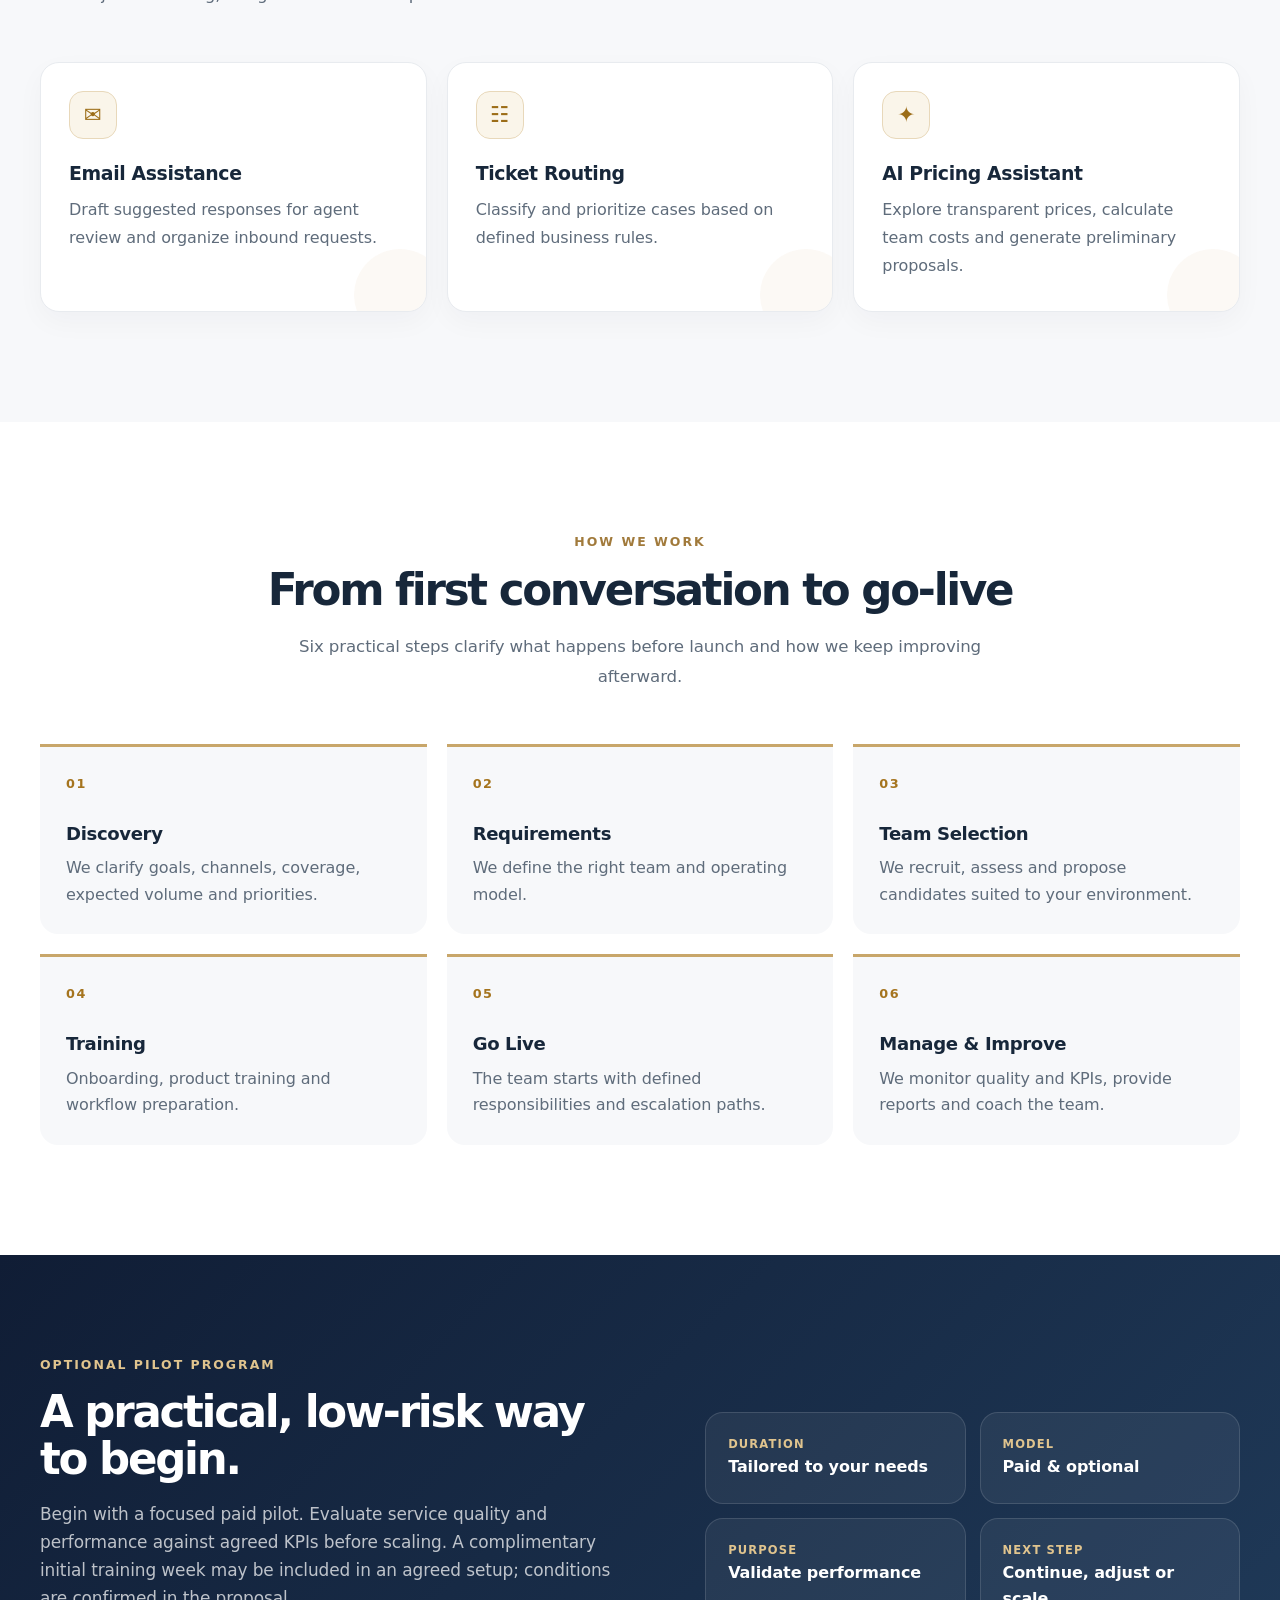
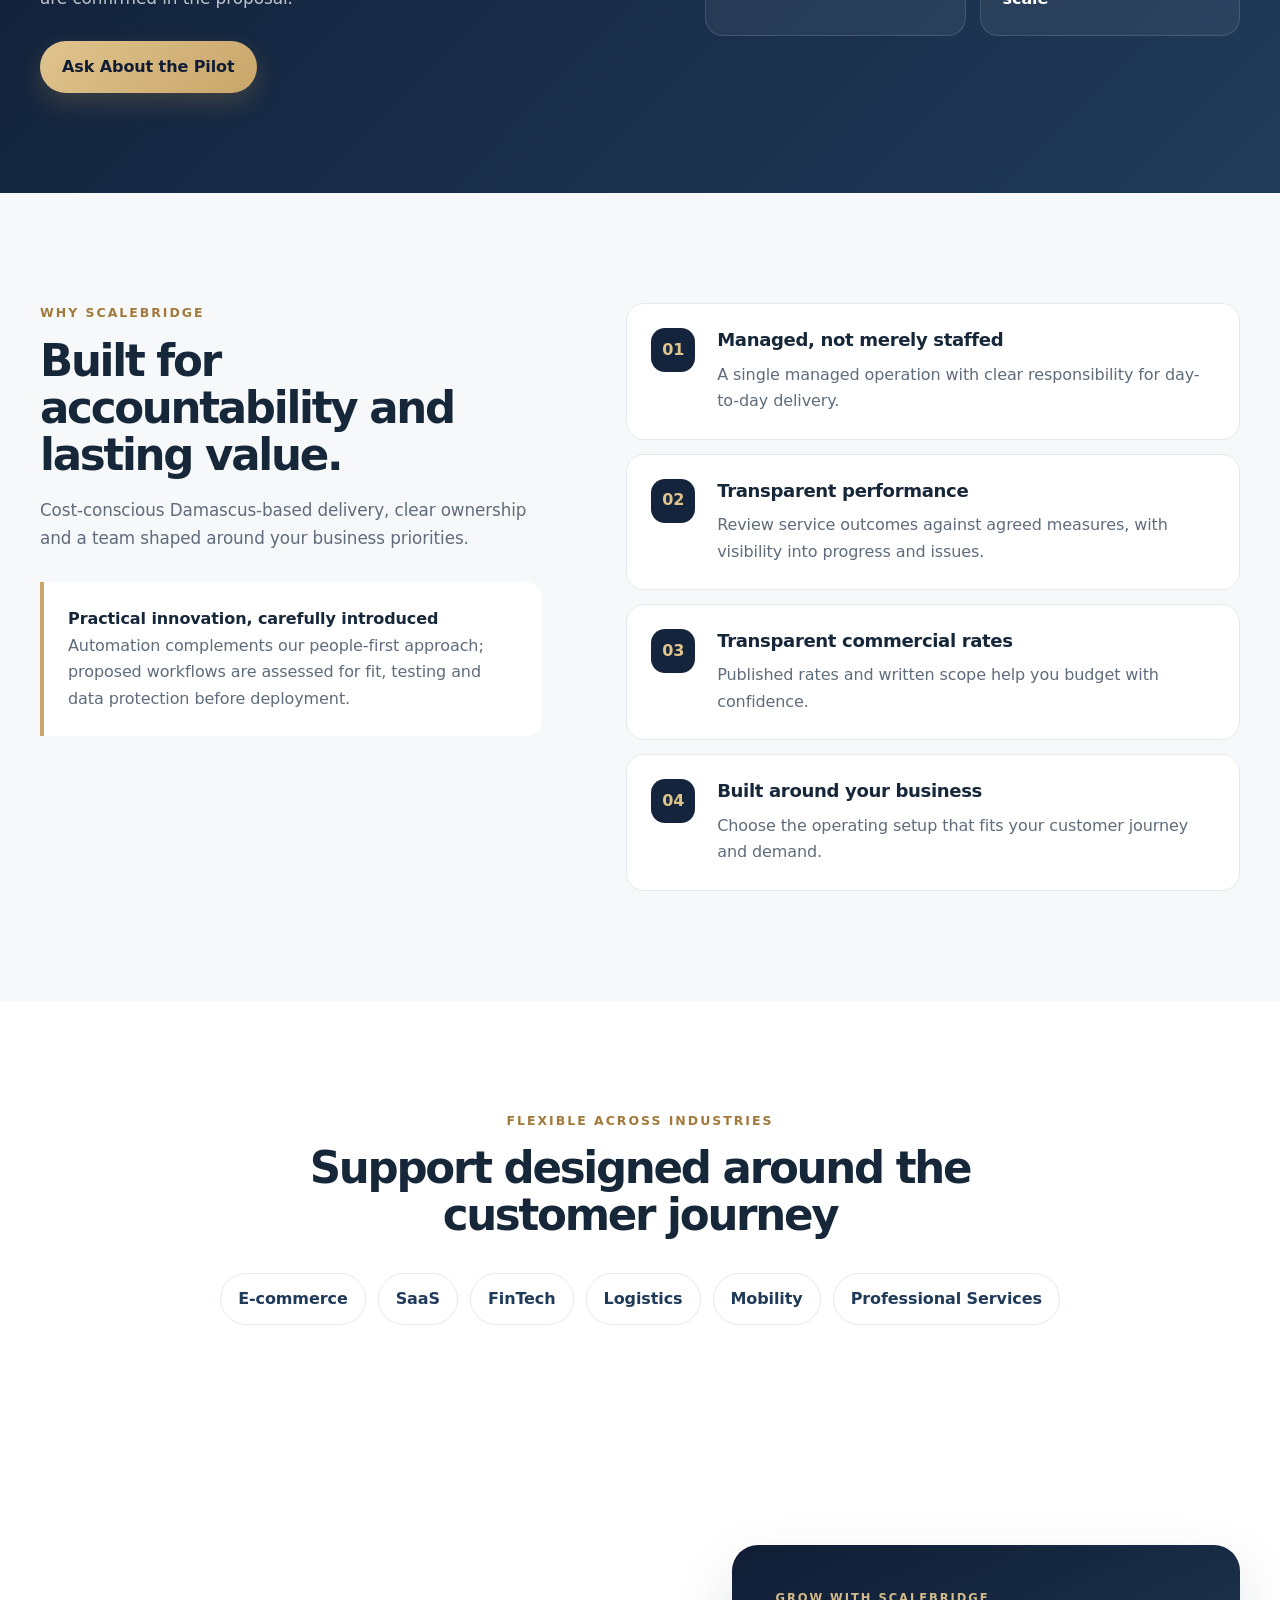
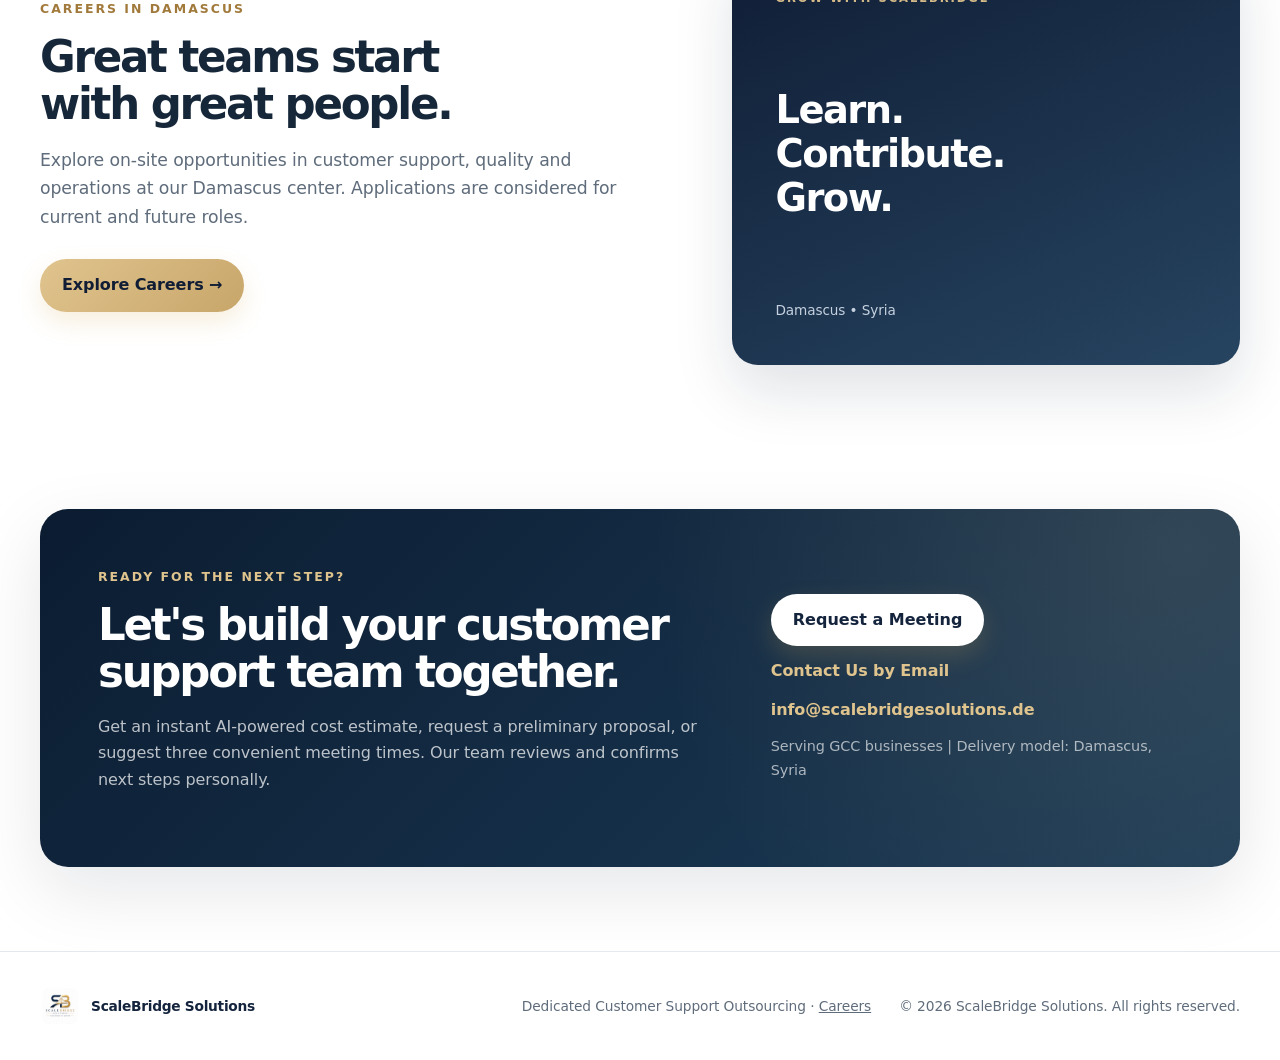
==== commit fc4e3776: "Improve homepage standard panel and concise team setup messaging" ====
--- a/index.html
+++ b/index.html
@@ -5,7 +5,7 @@
 <meta name="viewport" content="width=device-width, initial-scale=1">
 <meta name="description" content="ScaleBridge Solutions: managed Arabic and English customer support for GCC businesses, transparent pricing and AI-powered preliminary proposals.">
 <title>ScaleBridge Solutions | GCC Customer Experience Outsourcing</title>
-<link rel="stylesheet" href="styles.css?v=20261122-pages1">
+<link rel="stylesheet" href="styles.css?v=20261123-hero-refine">
 <link rel="stylesheet" href="chatbot-additions.css">
 <link rel="stylesheet" href="chatbot-mobile-fix.css">
 </head>
@@ -27,11 +27,11 @@
 <div class="pricing-highlight"><strong>Transparent Pricing. No Hidden Fees.</strong><span>Standard Support Agents at $900 per FTE/month. No automatic volume discounts. Our AI Assistant calculates instant estimates using published rates, prepares preliminary proposals, and helps you request a meeting in minutes. Project-specific requirements are confirmed in writing before you commit.</span></div>
 <div class="hero-trust"><span>Arabic &amp; English</span><span>Large talent pool</span><span>Flexible 24/7 coverage</span></div>
 </div><aside class="hero-panel" aria-label="Managed support model">
-<div class="panel-label">THE SCALEBRIDGE STANDARD</div><div class="panel-visual" aria-hidden="true"><div class="visual-orbit visual-orbit-one"></div><div class="visual-orbit visual-orbit-two"></div><div class="visual-core">SB<span>Solutions</span></div><div class="visual-chip visual-chip-top">AR / EN</div><div class="visual-chip visual-chip-bottom"><i></i> Managed delivery</div></div>
+<div class="panel-label">THE SCALEBRIDGE STANDARD</div><div class="panel-visual panel-delivery-visual" aria-hidden="true"><div class="delivery-visual-heading">MANAGED CUSTOMER OPERATIONS</div><div class="delivery-flow"><div class="delivery-flow-step"><span class="delivery-flow-symbol">01</span><strong>Recruit</strong></div><span class="delivery-flow-connector"></span><div class="delivery-flow-step"><span class="delivery-flow-symbol">02</span><strong>Operate</strong></div><span class="delivery-flow-connector"></span><div class="delivery-flow-step"><span class="delivery-flow-symbol">03</span><strong>Improve</strong></div></div><div class="delivery-visual-footer"><span>Arabic + English</span><span>On-site delivery</span></div></div>
 <div class="panel-row"><div class="panel-icon">01</div><div><strong>We understand your needs</strong><span>Channels, coverage, workflows and goals.</span></div></div>
 <div class="panel-row"><div class="panel-icon">02</div><div><strong>We build the right team</strong><span>Recruitment, assessment and onboarding.</span></div></div>
 <div class="panel-row"><div class="panel-icon">03</div><div><strong>We manage performance</strong><span>QA, coaching, KPIs and regular reporting.</span></div></div>
-<div class="panel-highlight"><span>Flexible team setup</span><strong>Flexible teams to fit your needs</strong><small>Smaller requirements may be discussed separately. Launch timing depends on scope, recruitment and training.</small></div>
+<div class="panel-highlight"><span>FLEXIBLE TEAM SETUP</span><strong>Start with the team you need.</strong><small>From one agent where feasible, with staffing and launch timing confirmed for each project.</small></div>
 </aside></div></section>
 <div class="credibility-band"><div class="container credibility-inner"><span>BUILT FOR GCC BUSINESSES</span><strong>Arabic + English</strong><strong>Dedicated teams</strong><strong>Clear monthly rates</strong><strong>QA &amp; KPI reporting</strong></div></div><section class="intro section"><div class="container intro-grid"><div><p class="eyebrow dark">About ScaleBridge</p><h2>Meet your delivery partner in Damascus.</h2></div><div class="intro-copy"><p>ScaleBridge Solutions focuses on customer experience operations for businesses across the Gulf. Our dedicated, ready-to-operate delivery center is strategically located in the Damascus Free Zone, Syria, with on-site teams shaped around each client's needs and operational requirements.</p><p>Our large talent pool enables thoughtful screening and recruitment as demand grows. We take responsibility for the people and processes behind each engagement, rather than simply supplying staff.</p></div></div></section>
 <section class="section section-soft" id="services"><div class="container"><div class="section-heading centered"><p class="eyebrow dark">WHAT WE DELIVER</p><h2>One partner. More possibilities.</h2><p>From managed Arabic- and English-speaking customer support to data operations and practical automation.</p></div><div class="card-grid services-grid"><article class="card"><div class="icon-wrap">✦</div><h3>Managed Customer Support</h3><p>Dedicated teams for email, chat, tickets and customer interactions.</p></article><article class="card"><div class="icon-wrap">◈</div><h3>Data & Content Operations</h3><p>Data annotation, content moderation and structured quality reviews.</p></article><article class="card"><div class="icon-wrap">✳</div><h3>AI-Assisted Workflows</h3><p>Practical automation to complement your customer service teams.</p></article></div><p class="teaser-center"><a class="button" href="services.html">Explore All Services →</a></p></div></section>
@@ -81,7 +81,7 @@
 <section class="contact-section" id="contact"><div class="container contact-card"><div><p class="eyebrow">Ready for the next step?</p><h2>Let's build your customer support team together.</h2><p>Get an instant AI-powered cost estimate, request a preliminary proposal, or suggest three convenient meeting times. Our team reviews and confirms next steps personally.</p></div><div class="contact-actions"><button class="button button-light" id="open-meeting-chat" type="button">Request a Meeting</button><a class="email-link" href="mailto:info@scalebridgesolutions.de?subject=Customer%20Support%20Inquiry">Contact Us by Email</a><a class="email-link" href="mailto:info@scalebridgesolutions.de">info@scalebridgesolutions.de</a><span>Serving GCC businesses | Delivery model: Damascus, Syria</span></div></div></section>
 </main>
 <footer class="footer"><div class="container footer-inner"><a class="brand footer-brand" href="#top"><img src="logo.png" alt=""><span>ScaleBridge Solutions</span></a><p>Dedicated Customer Support Outsourcing · <a href="careers.html">Careers</a></p><p>© 2026 ScaleBridge Solutions. All rights reserved.</p></div></footer>
-<div class="chat-widget" id="chat-widget"><button class="chat-launcher" id="chat-toggle" aria-controls="chat-panel" aria-expanded="false" type="button">✦ <span>Ask ScaleBridge</span></button><section class="chat-panel" id="chat-panel" aria-label="ScaleBridge AI Assistant" hidden><div class="chat-header"><div><strong>ScaleBridge AI Assistant</strong><small>Instant Estimates &amp; Proposals</small></div><button id="chat-close" aria-label="Close assistant" type="button">×</button></div><div class="chat-messages" id="chat-messages" aria-live="polite"></div><div class="chat-choices"><button data-topic="quote" type="button">Proposal</button></div><p class="chat-disclaimer">AI-generated estimates are preliminary. Final terms are confirmed by ScaleBridge.</p></section></div>
+<div class="chat-widget" id="chat-widget"><button class="chat-launcher" id="chat-toggle" aria-label="Open ScaleBridge AI Assistant" aria-controls="chat-panel" aria-expanded="false" type="button">✦ <span>Ask ScaleBridge</span></button><section class="chat-panel" id="chat-panel" aria-label="ScaleBridge AI Assistant" hidden><div class="chat-header"><div><strong>ScaleBridge AI Assistant</strong><small>Instant Estimates &amp; Proposals</small></div><button id="chat-close" aria-label="Close assistant" type="button">×</button></div><div class="chat-messages" id="chat-messages" aria-live="polite"></div><div class="chat-choices"><button data-topic="quote" type="button">Proposal</button></div><p class="chat-disclaimer">AI-generated estimates are preliminary. Final terms are confirmed by ScaleBridge.</p></section></div>
 <script defer src="chatbot.js?v=20261121-6"></script>
 <script defer src="chatbot-mobile-fix.js"></script>
 <script>
--- a/styles.css
+++ b/styles.css
@@ -238,3 +238,45 @@
 @media (max-width: 680px) {
   .hero > .hero-grid { padding-top: 120px; }
 }
+
+/* About Us — Dubai corporate base and Damascus delivery model */
+.global-structure{padding-block:92px 104px}
+.global-structure-intro{max-width:800px;margin-bottom:34px}
+.global-structure-intro h2{max-width:850px;margin-bottom:20px}
+.global-structure-intro>p:last-child{max-width:710px;color:var(--muted);font-size:1.07rem;line-height:1.75;margin-bottom:0}
+.global-structure-grid{display:grid;grid-template-columns:repeat(2,minmax(0,1fr));gap:20px}
+.global-structure-card{background:#fff;border:1px solid #dce5ee;border-radius:22px;padding:34px 36px;box-shadow:0 12px 32px rgba(6,22,41,.045)}
+.global-structure-card-top{display:flex;align-items:center;gap:16px;margin-bottom:29px}
+.global-structure-number{font-size:.9rem;color:#a47b35;font-weight:800}
+.global-structure-type{font-size:.73rem;letter-spacing:.15em;color:#5e6d7f;font-weight:850}
+.global-structure-card h3{font-size:clamp(1.45rem,2.3vw,2rem);letter-spacing:-.035em;margin-bottom:12px;color:var(--navy-900)}
+.global-structure-card p{max-width:440px;color:var(--muted);line-height:1.75;margin-bottom:0}
+.global-structure-note{display:grid;grid-template-columns:1fr 1fr;gap:36px;align-items:center;border-top:1px solid #d8e2ec;margin-top:36px;padding-top:32px}
+.global-structure-note .eyebrow{font-size:.69rem;margin-bottom:10px}
+.global-structure-note h3{font-size:clamp(1.2rem,2vw,1.55rem);max-width:470px;margin-bottom:0}
+.global-structure-note>p{color:var(--muted);margin:0;line-height:1.75}
+@media(max-width:700px){.global-structure{padding-block:66px 76px}.global-structure-intro{margin-bottom:24px}.global-structure-intro h2{font-size:clamp(2rem,8.2vw,2.8rem);line-height:1.12}.global-structure-intro>p:last-child{font-size:.98rem}.global-structure-grid{grid-template-columns:1fr;gap:14px}.global-structure-card{padding:24px;border-radius:18px}.global-structure-card-top{margin-bottom:18px}.global-structure-card h3{font-size:1.5rem}.global-structure-note{grid-template-columns:1fr;gap:14px;margin-top:27px;padding-top:27px}.global-structure-note>p{font-size:.96rem}}
+
+/* Homepage hero visual refresh: no substitute logo, simple operational flow */
+.panel-delivery-visual{height:auto;min-height:210px;display:flex;flex-direction:column;justify-content:space-between;gap:24px;padding:24px;background:linear-gradient(145deg,#112942,#1b3b58);border-color:rgba(224,196,142,.23)}
+.delivery-visual-heading{font-size:.68rem;font-weight:850;letter-spacing:.16em;color:#d4ba88}
+.delivery-flow{display:flex;align-items:center;justify-content:space-between;gap:8px}
+.delivery-flow-step{min-width:0;flex:1;display:flex;flex-direction:column;align-items:center;gap:9px;color:white}
+.delivery-flow-symbol{display:grid;place-items:center;width:52px;height:52px;border:1px solid rgba(224,196,142,.52);border-radius:16px;background:rgba(224,196,142,.13);color:#e9ce99;font-weight:850;font-size:.95rem}
+.delivery-flow-step strong{font-size:.82rem;letter-spacing:.01em}
+.delivery-flow-connector{height:1px;flex:0 1 44px;background:rgba(224,196,142,.4);margin-bottom:24px}
+.delivery-visual-footer{display:flex;justify-content:space-between;flex-wrap:wrap;gap:8px;color:#d1dfeb;font-size:.72rem;font-weight:650}
+.hero-panel .panel-highlight{padding:18px 20px;margin-top:18px;border-radius:16px}
+.hero-panel .panel-highlight strong{font-size:1.1rem;line-height:1.35;margin:5px 0}
+.hero-panel .panel-highlight small{display:block;font-size:.79rem;line-height:1.55}
+@media(max-width:680px){
+.panel-delivery-visual{min-height:180px;padding:20px;gap:19px}
+.delivery-flow-symbol{width:44px;height:44px;border-radius:13px}
+.delivery-flow-step strong{font-size:.76rem}
+.delivery-visual-heading{font-size:.61rem}
+.hero-panel .panel-highlight{padding:16px 18px}
+.hero-panel .panel-highlight strong{font-size:1.03rem}
+.chat-widget:not(.is-open) .chat-launcher{width:52px;height:52px;min-height:52px;padding:0;border-radius:50%;font-size:1.5rem;box-shadow:0 8px 24px rgba(6,22,41,.24)}
+.chat-widget:not(.is-open) .chat-launcher span{display:none}
+.chat-widget{right:14px;bottom:max(18px,env(safe-area-inset-bottom))}
+}
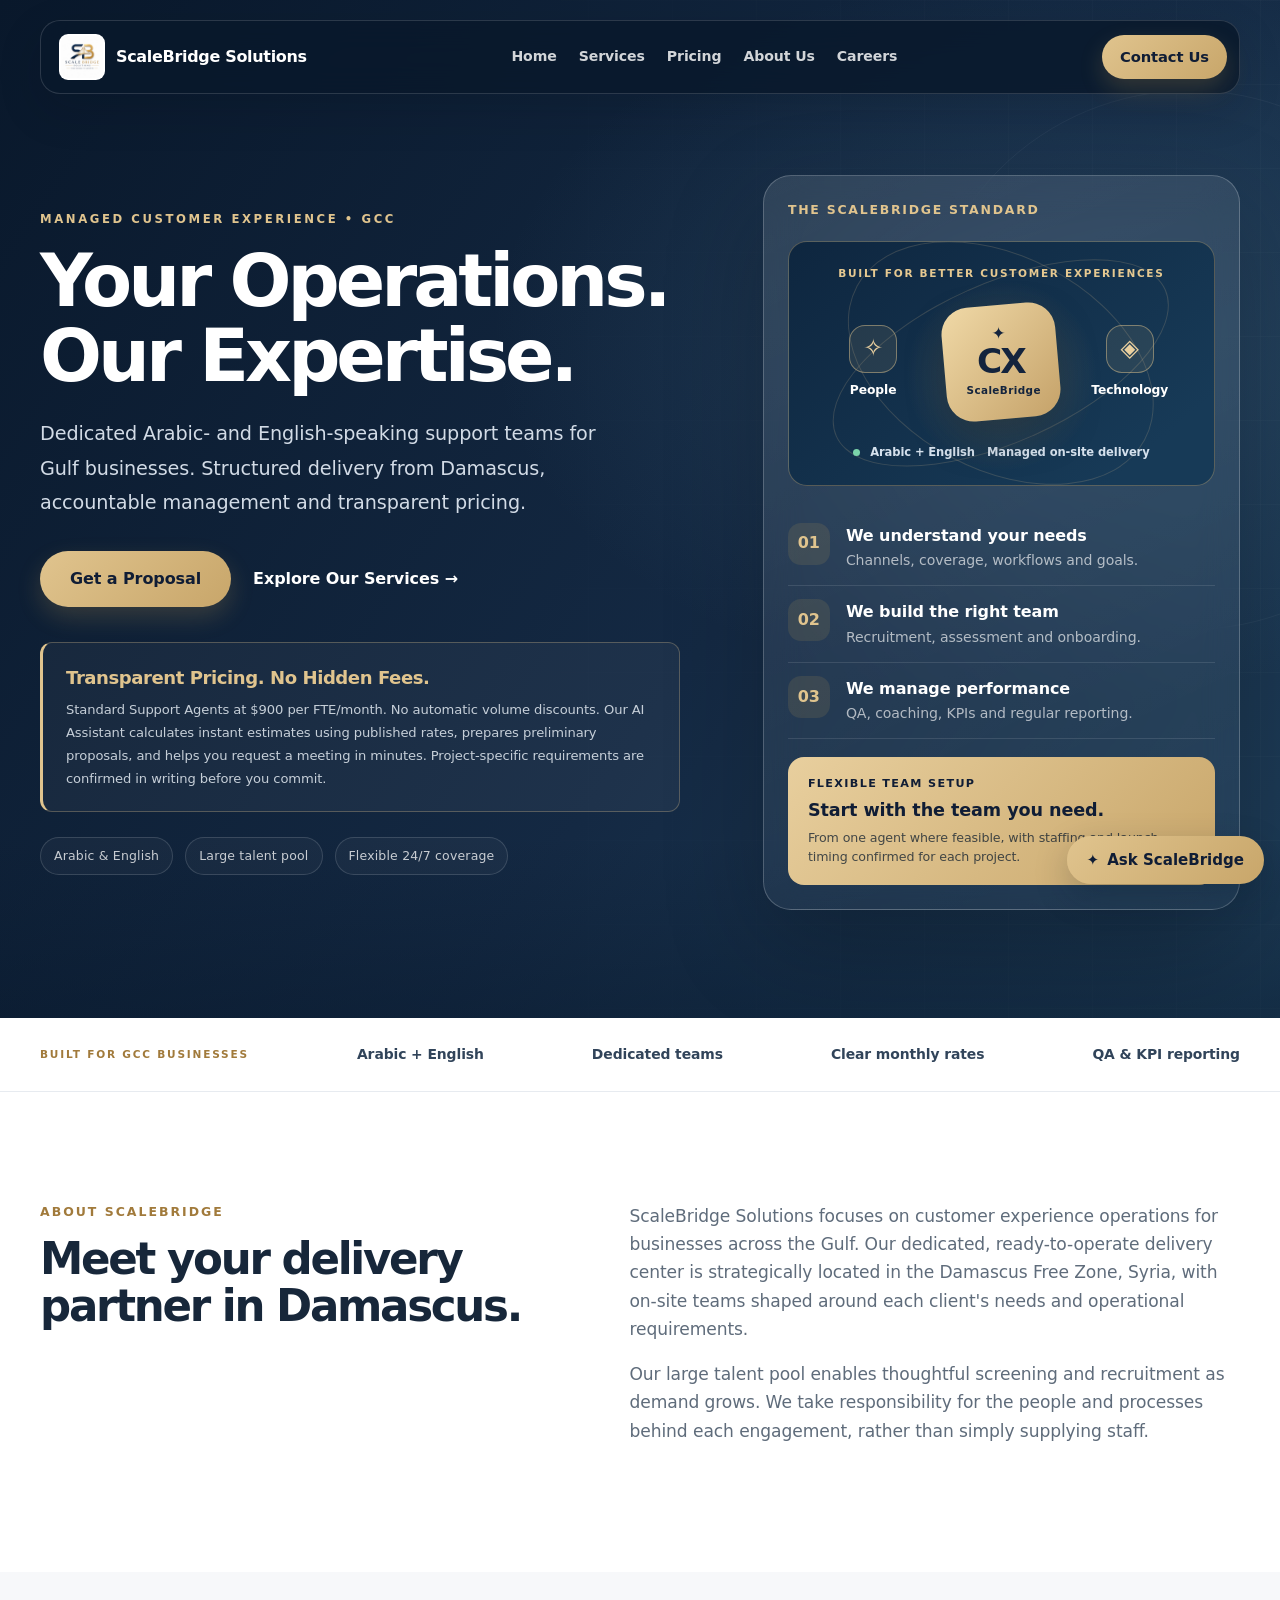
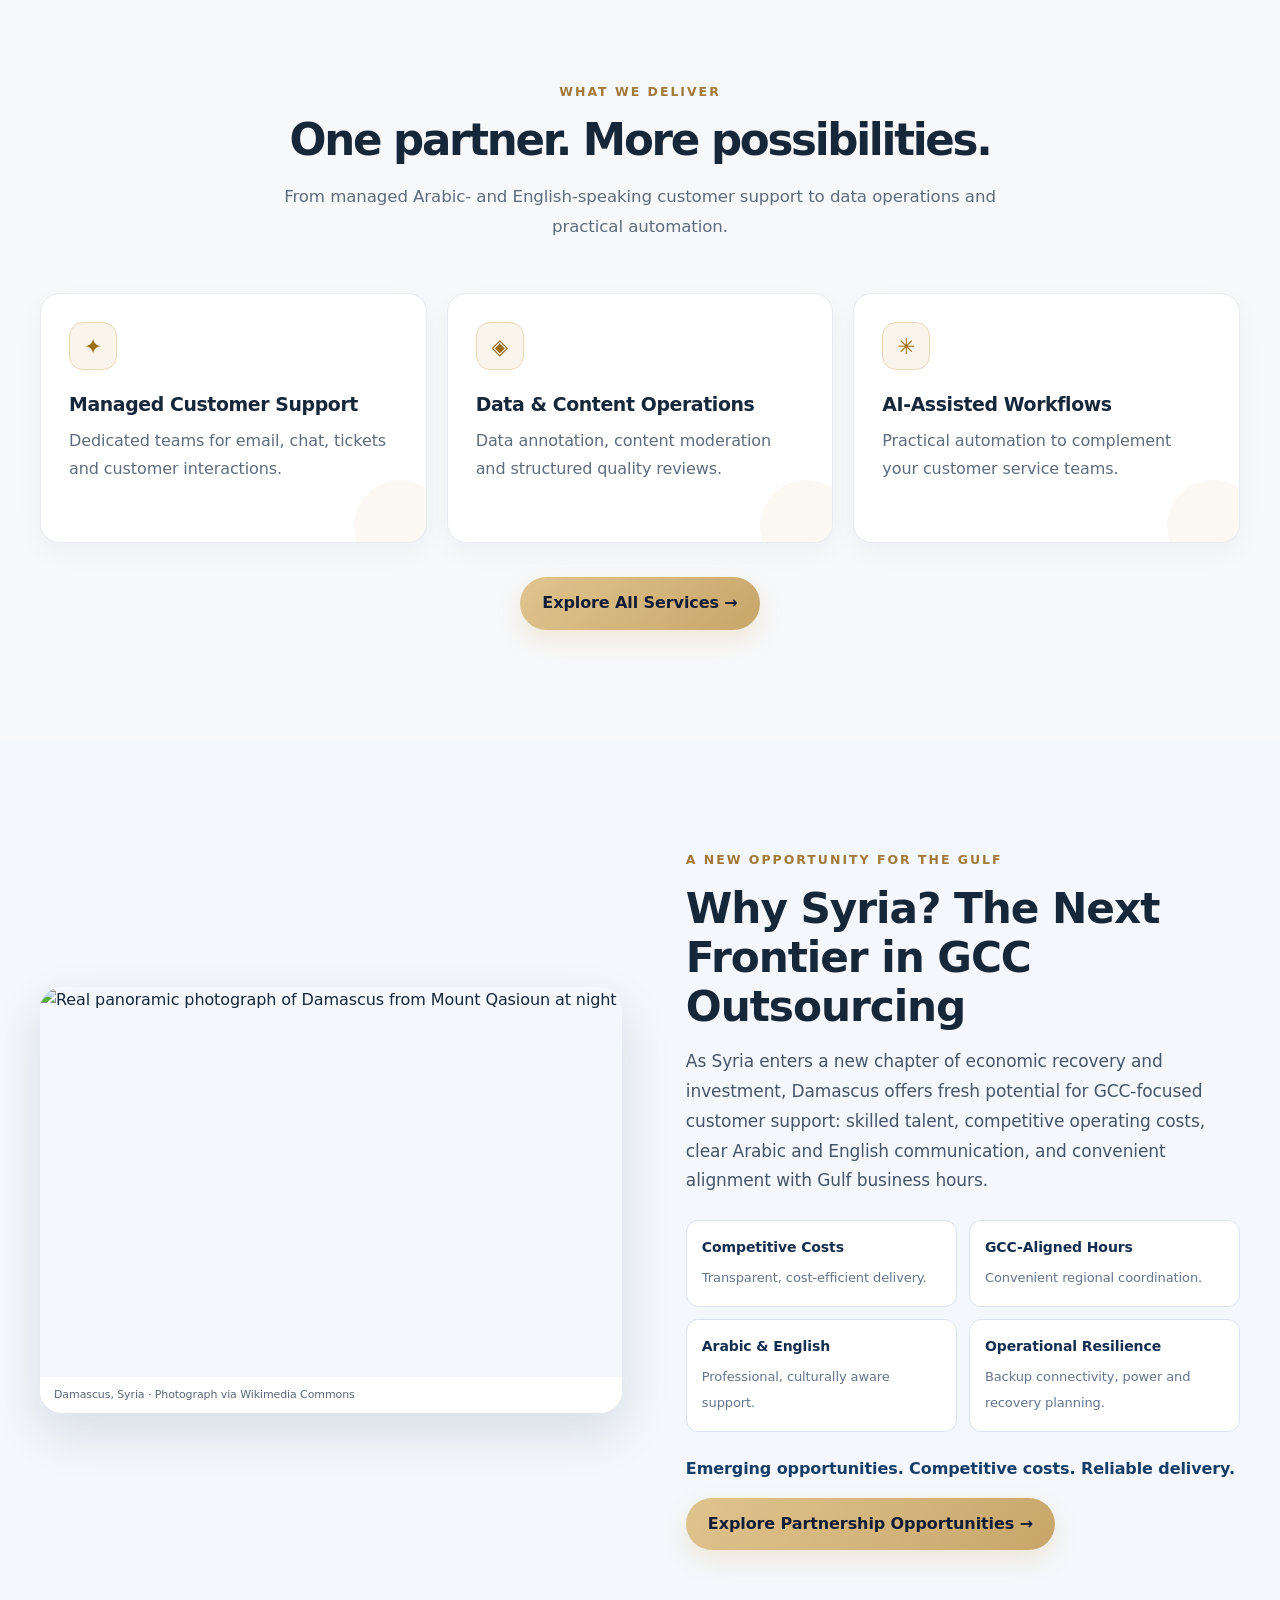
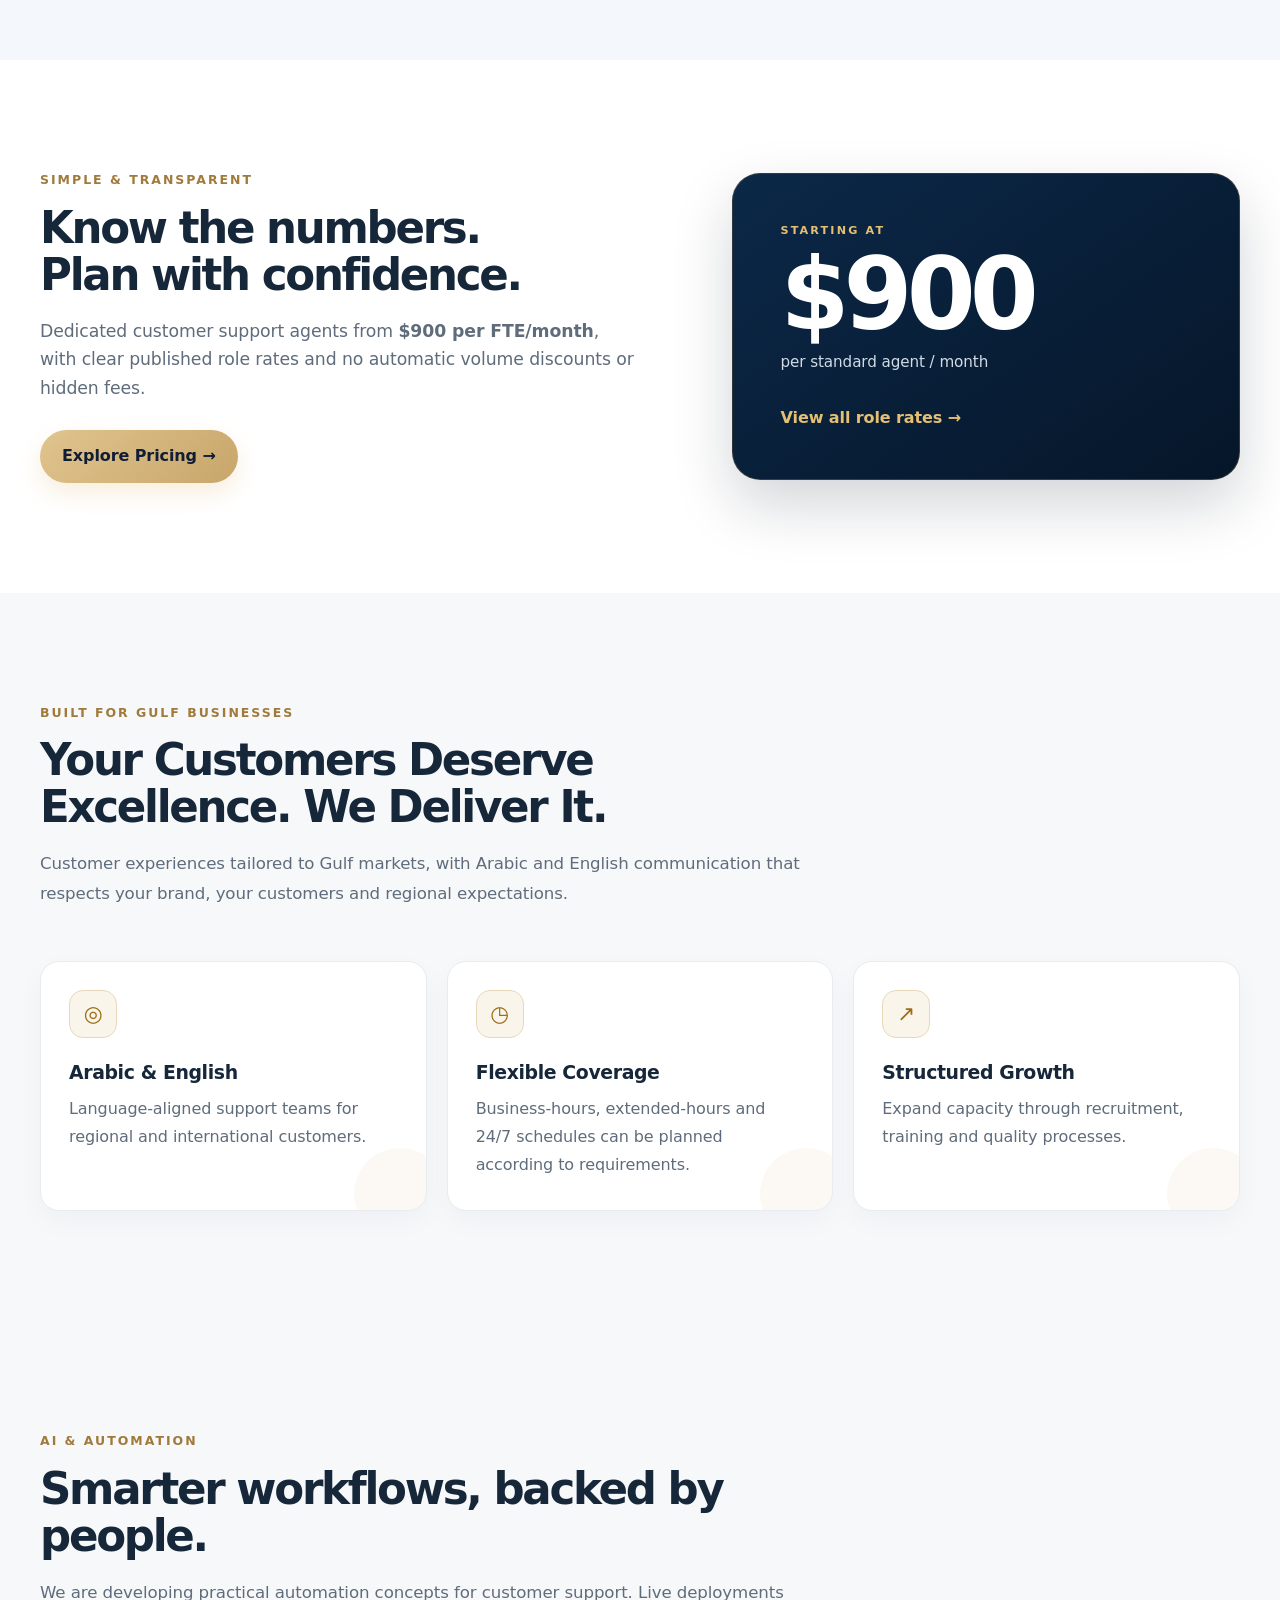
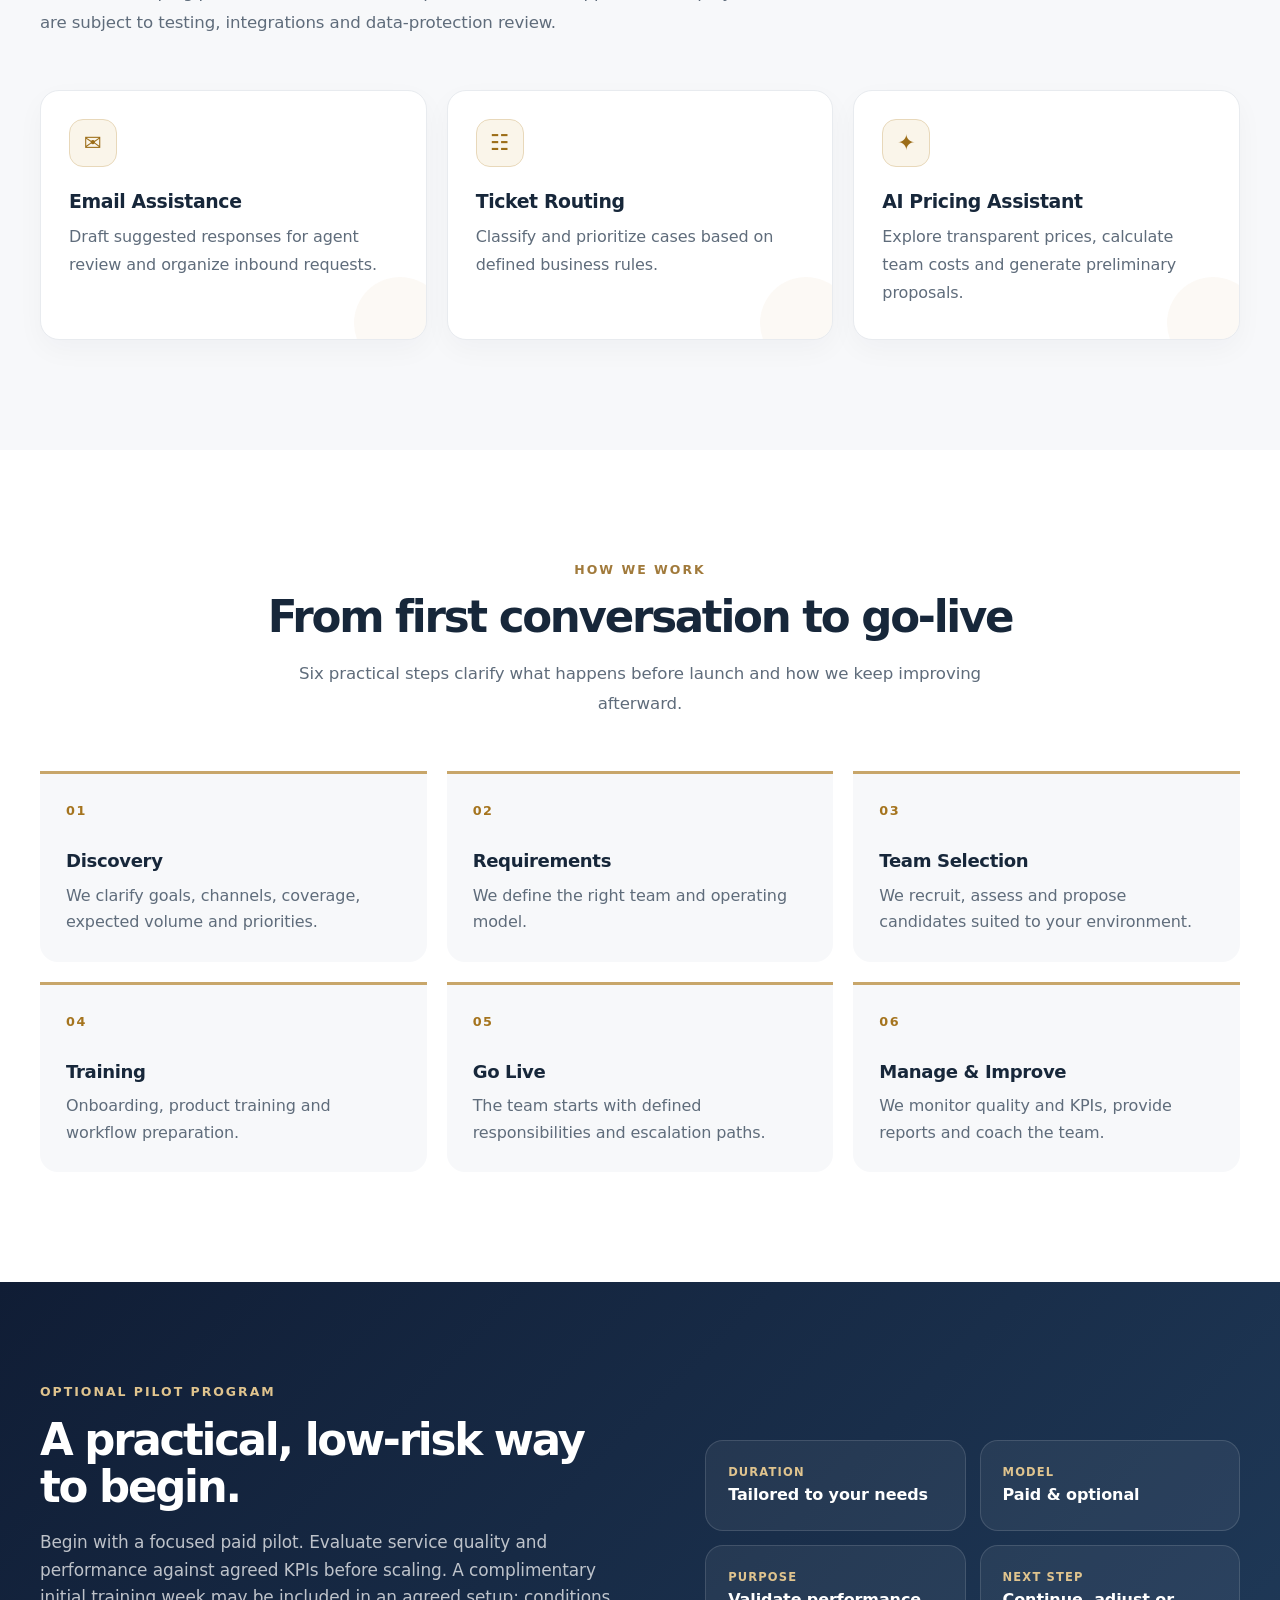
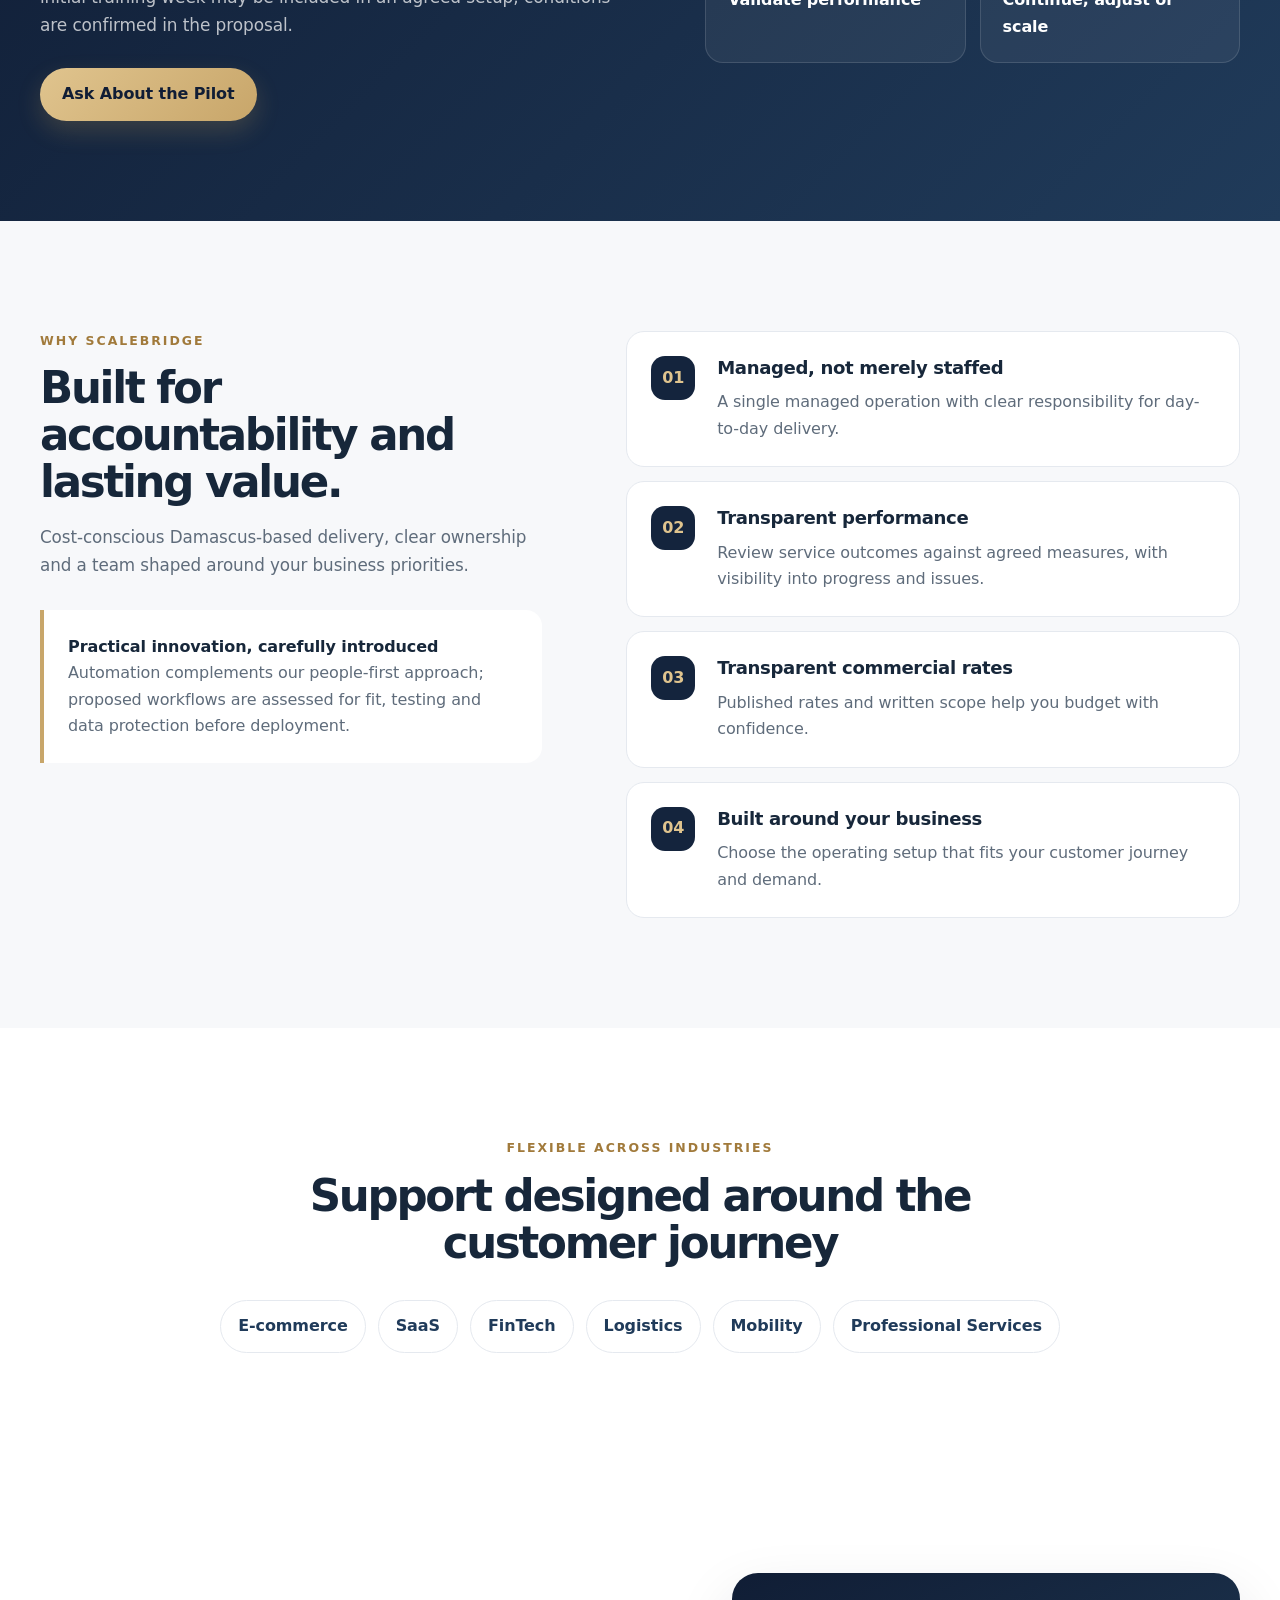
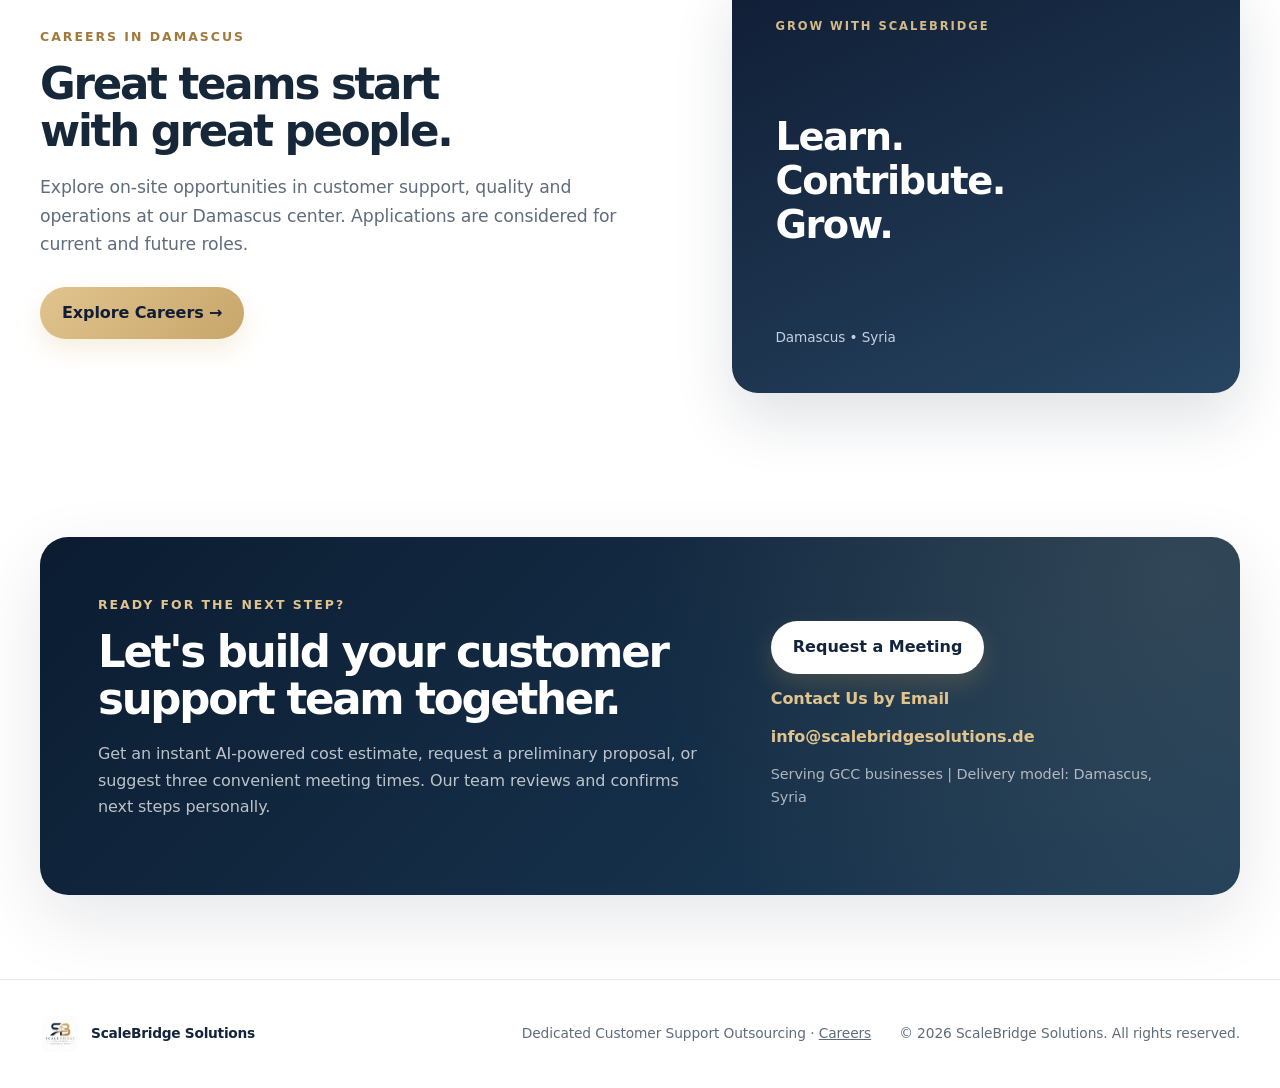
==== commit e941bab1: "Show creative customer experience visual and refresh mobile styles" ====
--- a/index.html
+++ b/index.html
@@ -5,9 +5,9 @@
 <meta name="viewport" content="width=device-width, initial-scale=1">
 <meta name="description" content="ScaleBridge Solutions: managed Arabic and English customer support for GCC businesses, transparent pricing and AI-powered preliminary proposals.">
 <title>ScaleBridge Solutions | GCC Customer Experience Outsourcing</title>
-<link rel="stylesheet" href="styles.css?v=20261123-hero-refine">
+<link rel="stylesheet" href="styles.css?v=20261123-creative2">
 <link rel="stylesheet" href="chatbot-additions.css">
-<link rel="stylesheet" href="chatbot-mobile-fix.css">
+<link rel="stylesheet" href="chatbot-mobile-fix.css?v=20261123-button3">
 </head>
 <body>
 <a class="skip-link" href="#main-content">Skip to content</a>
@@ -27,7 +27,7 @@
 <div class="pricing-highlight"><strong>Transparent Pricing. No Hidden Fees.</strong><span>Standard Support Agents at $900 per FTE/month. No automatic volume discounts. Our AI Assistant calculates instant estimates using published rates, prepares preliminary proposals, and helps you request a meeting in minutes. Project-specific requirements are confirmed in writing before you commit.</span></div>
 <div class="hero-trust"><span>Arabic &amp; English</span><span>Large talent pool</span><span>Flexible 24/7 coverage</span></div>
 </div><aside class="hero-panel" aria-label="Managed support model">
-<div class="panel-label">THE SCALEBRIDGE STANDARD</div><div class="panel-visual panel-delivery-visual" aria-hidden="true"><div class="delivery-visual-heading">MANAGED CUSTOMER OPERATIONS</div><div class="delivery-flow"><div class="delivery-flow-step"><span class="delivery-flow-symbol">01</span><strong>Recruit</strong></div><span class="delivery-flow-connector"></span><div class="delivery-flow-step"><span class="delivery-flow-symbol">02</span><strong>Operate</strong></div><span class="delivery-flow-connector"></span><div class="delivery-flow-step"><span class="delivery-flow-symbol">03</span><strong>Improve</strong></div></div><div class="delivery-visual-footer"><span>Arabic + English</span><span>On-site delivery</span></div></div>
+<div class="panel-label">THE SCALEBRIDGE STANDARD</div><div class="panel-visual panel-experience-visual" aria-hidden="true"><div class="experience-orbit experience-orbit-one"></div><div class="experience-orbit experience-orbit-two"></div><div class="experience-kicker">BUILT FOR BETTER CUSTOMER EXPERIENCES</div><div class="experience-scene"><div class="experience-node experience-node-left"><span class="experience-node-icon">✧</span><span>People</span></div><div class="experience-center"><span class="experience-center-icon">✦</span><strong>CX</strong><small>ScaleBridge</small></div><div class="experience-node experience-node-right"><span class="experience-node-icon">◈</span><span>Technology</span></div></div><div class="experience-foot"><span><i></i> Arabic + English</span><span>Managed on-site delivery</span></div></div>
 <div class="panel-row"><div class="panel-icon">01</div><div><strong>We understand your needs</strong><span>Channels, coverage, workflows and goals.</span></div></div>
 <div class="panel-row"><div class="panel-icon">02</div><div><strong>We build the right team</strong><span>Recruitment, assessment and onboarding.</span></div></div>
 <div class="panel-row"><div class="panel-icon">03</div><div><strong>We manage performance</strong><span>QA, coaching, KPIs and regular reporting.</span></div></div>
--- a/styles.css
+++ b/styles.css
@@ -280,3 +280,26 @@
 .chat-widget:not(.is-open) .chat-launcher span{display:none}
 .chat-widget{right:14px;bottom:max(18px,env(safe-area-inset-bottom))}
 }
+
+/* Mobile chatbot launcher: compact branded label rather than icon-only */
+@media(max-width:680px){
+.chat-widget:not(.is-open) .chat-launcher{width:auto;height:44px;min-height:44px;padding:0 14px;border-radius:999px;font-size:.9rem;gap:6px;max-width:calc(100vw - 28px)}
+.chat-widget:not(.is-open) .chat-launcher span{display:inline;font-size:.84rem;line-height:1;white-space:nowrap}
+}
+
+/* Creative editorial CX visual, independent of the official brand logo */
+.panel-experience-visual{position:relative;isolation:isolate;min-height:245px;height:auto;display:flex;flex-direction:column;justify-content:space-between;gap:18px;overflow:hidden;padding:23px 25px;background:radial-gradient(circle at 50% 55%,rgba(217,182,118,.23),transparent 38%),linear-gradient(140deg,#0e263f,#173a57 85%);border:1px solid rgba(223,190,129,.35)}
+.experience-orbit{position:absolute;z-index:-1;top:50%;left:50%;width:85%;height:66%;border:1px solid rgba(224,196,142,.18);border-radius:50%;transform:translate(-50%,-50%) rotate(-24deg)}
+.experience-orbit-two{width:77%;height:88%;transform:translate(-50%,-50%) rotate(28deg)}
+.experience-kicker{text-align:center;color:#e6c991;font-weight:850;font-size:.66rem;letter-spacing:.16em}
+.experience-scene{display:grid;grid-template-columns:1fr auto 1fr;gap:12px;align-items:center;max-width:460px;width:100%;margin:auto}
+.experience-center{display:flex;flex-direction:column;align-items:center;justify-content:center;width:114px;height:114px;border-radius:27px;background:linear-gradient(135deg,#f0d9a7,#c5a269);color:#14243d;box-shadow:0 18px 42px rgba(0,0,0,.22);transform:rotate(-5deg)}
+.experience-center>*{transform:rotate(5deg)}
+.experience-center-icon{font-size:1.05rem;line-height:1}
+.experience-center strong{font-size:2.15rem;line-height:1.15;letter-spacing:-.06em}
+.experience-center small{font-size:.65rem;font-weight:850;letter-spacing:.04em}
+.experience-node{display:flex;flex-direction:column;align-items:center;gap:7px;color:#fff;font-weight:750;font-size:.77rem;white-space:nowrap}
+.experience-node-icon{width:48px;height:48px;display:grid;place-items:center;border:1px solid rgba(224,196,142,.48);border-radius:16px;background:rgba(224,196,142,.1);color:#ead09f;font-size:1.5rem}
+.experience-foot{display:flex;justify-content:space-between;gap:12px;flex-wrap:wrap;font-size:.72rem;font-weight:700;color:#d5e1ed}
+.experience-foot i{display:inline-block;width:7px;height:7px;background:#7bd4aa;border-radius:50%;margin-right:6px}
+@media(max-width:680px){.panel-experience-visual{min-height:230px;padding:21px 17px;gap:16px}.experience-center{width:98px;height:98px;border-radius:23px}.experience-center strong{font-size:1.9rem}.experience-node{font-size:.7rem}.experience-node-icon{width:42px;height:42px}.experience-scene{gap:6px}.experience-kicker{font-size:.6rem}.experience-foot{font-size:.67rem}}
--- a/chatbot-mobile-fix.css
+++ b/chatbot-mobile-fix.css
@@ -11,3 +11,17 @@
 .chat-panel .chat-disclaimer{flex:0 0 auto!important;padding:0 12px 10px!important;font-size:.68rem!important;line-height:1.35!important;margin:0!important}
 .chat-panel .chat-lead:not([hidden]){flex:0 1 auto!important;max-height:42dvh!important;overflow-y:auto!important}
 @media(max-width:680px){.chat-widget.is-open .chat-panel{position:fixed!important;right:12px!important;bottom:max(12px,env(safe-area-inset-bottom))!important;height:min(78dvh,650px)!important;max-height:calc(100dvh - 24px)!important}.chat-panel .chat-header small{font-size:.7rem!important}}
+
+/* Compact launcher when chat is closed: keep branding visible, avoid covering page */
+@media(max-width:680px){
+.chat-widget:not(.is-open){right:10px!important;bottom:max(10px,env(safe-area-inset-bottom))!important}
+.chat-widget:not(.is-open) .chat-launcher{display:inline-flex!important;align-items:center!important;gap:5px!important;width:auto!important;max-width:calc(100vw - 20px)!important;height:38px!important;min-height:38px!important;padding:0 11px!important;border-radius:999px!important;font-size:.82rem!important;line-height:1!important;box-shadow:0 5px 15px rgba(6,22,41,.17)!important}
+.chat-widget:not(.is-open) .chat-launcher span{display:inline!important;font-size:.77rem!important;line-height:1!important}
+}
+
+/* Readable, larger mobile CTA with controlled footprint */
+@media(max-width:680px){
+.chat-widget:not(.is-open) .chat-launcher{width:auto!important;height:50px!important;min-height:50px!important;padding:0 18px!important;border-radius:999px!important;font-size:1.06rem!important;gap:8px!important;box-shadow:0 9px 24px rgba(6,22,41,.22)!important}
+.chat-widget:not(.is-open) .chat-launcher span{display:inline!important;font-size:.94rem!important;font-weight:850!important}
+.chat-widget:not(.is-open){right:12px!important;bottom:max(14px,env(safe-area-inset-bottom))!important}
+}
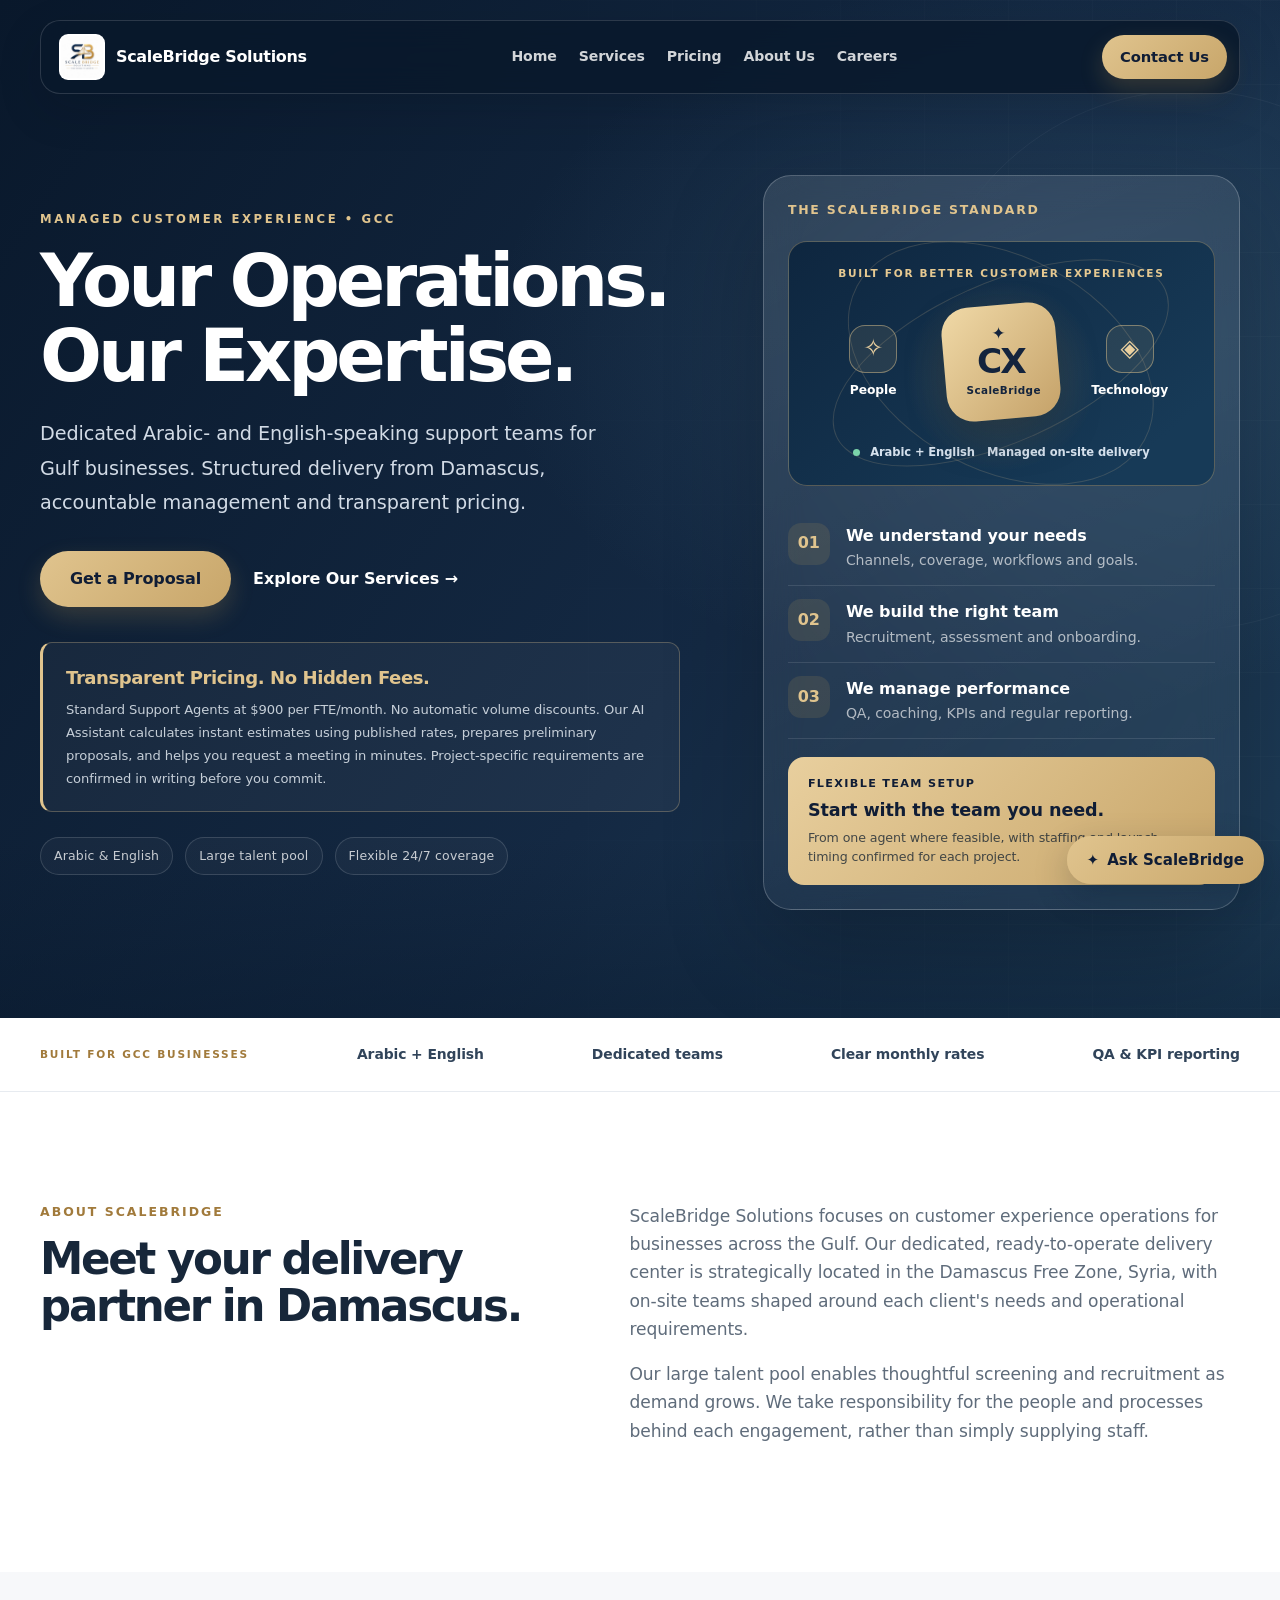
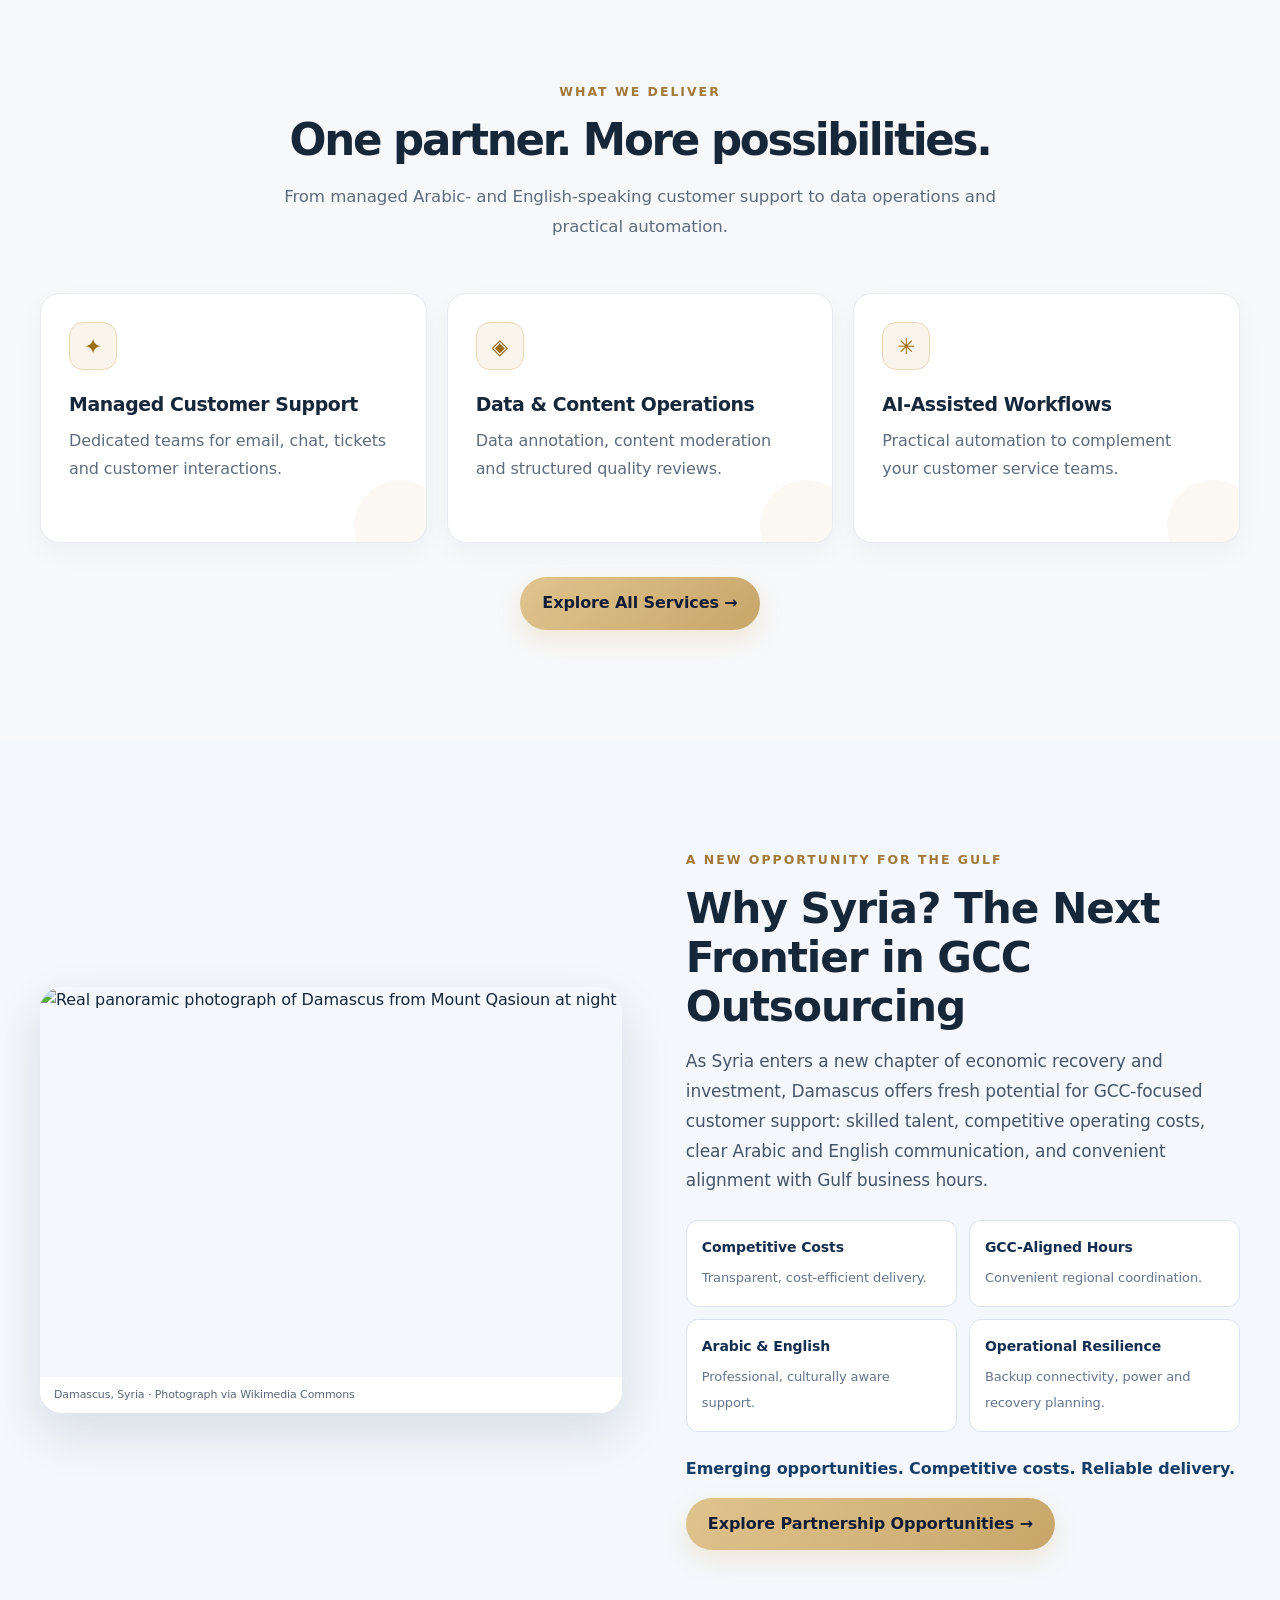
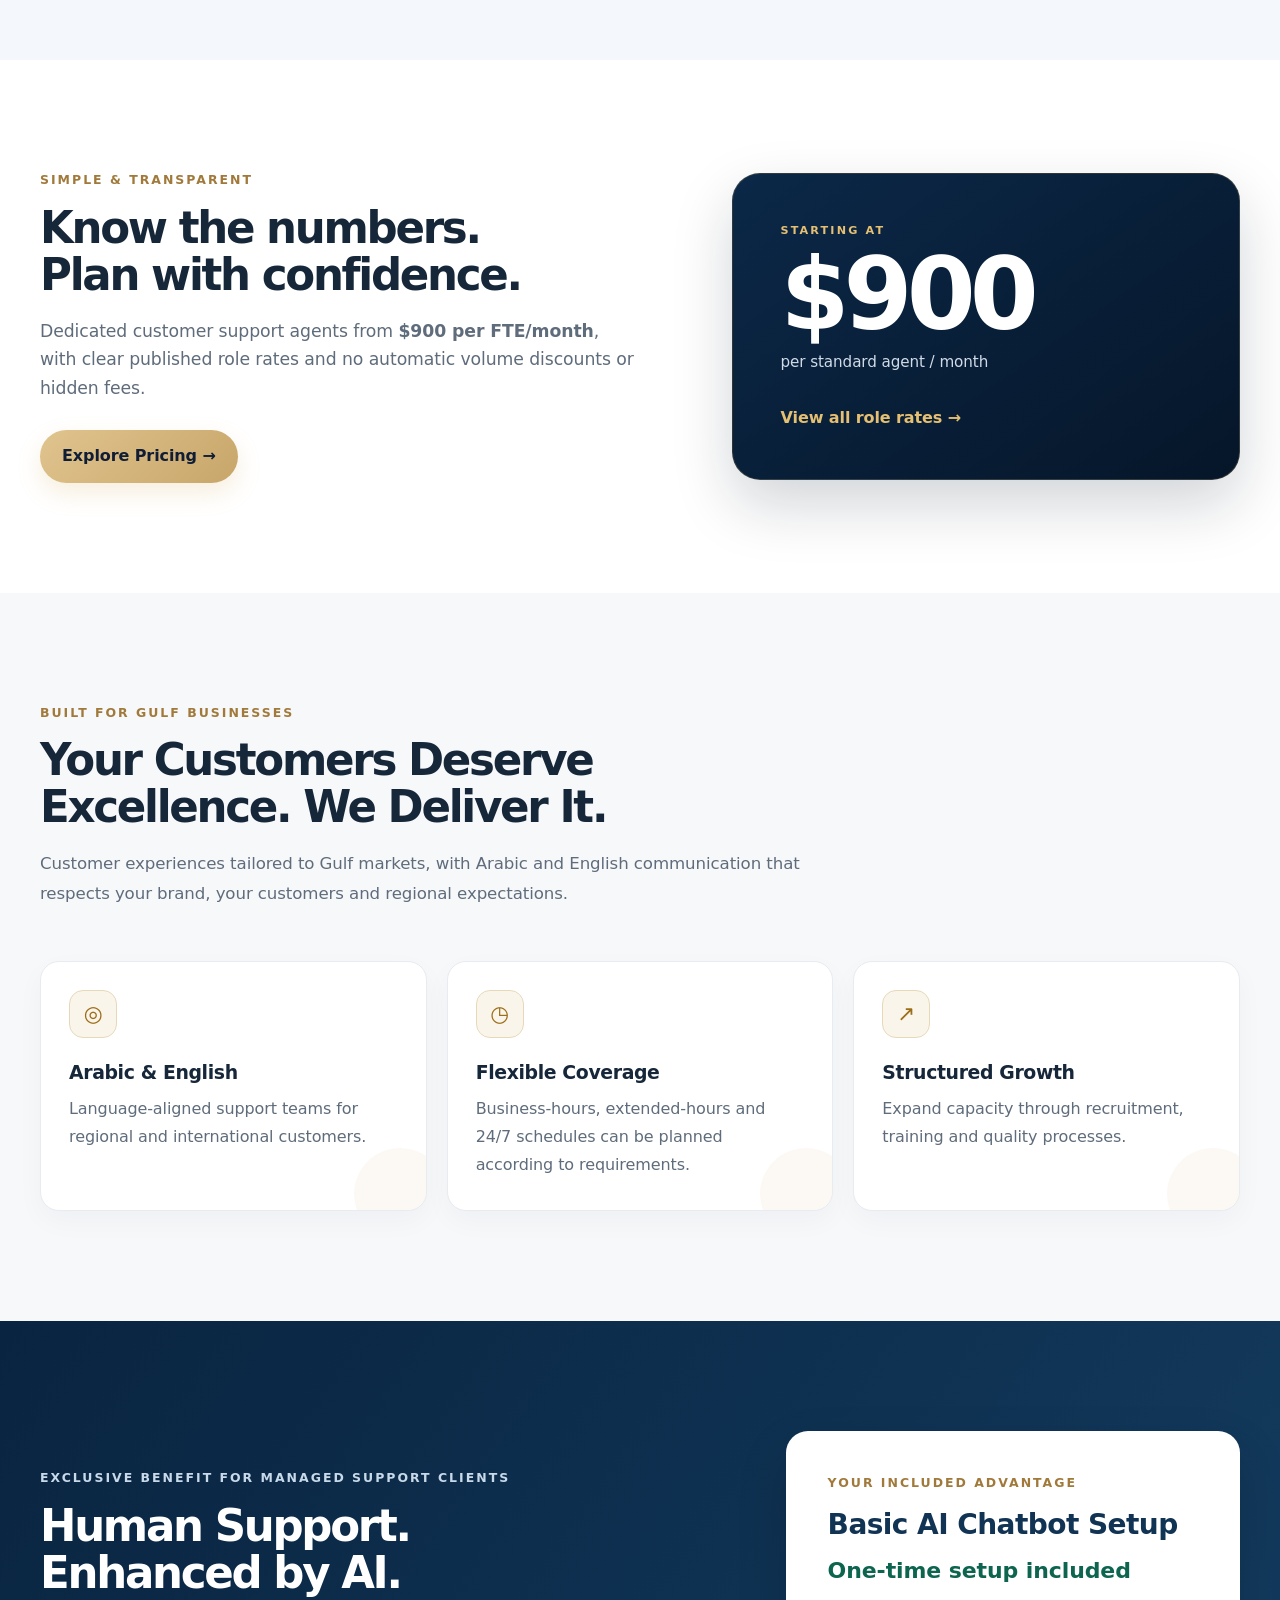
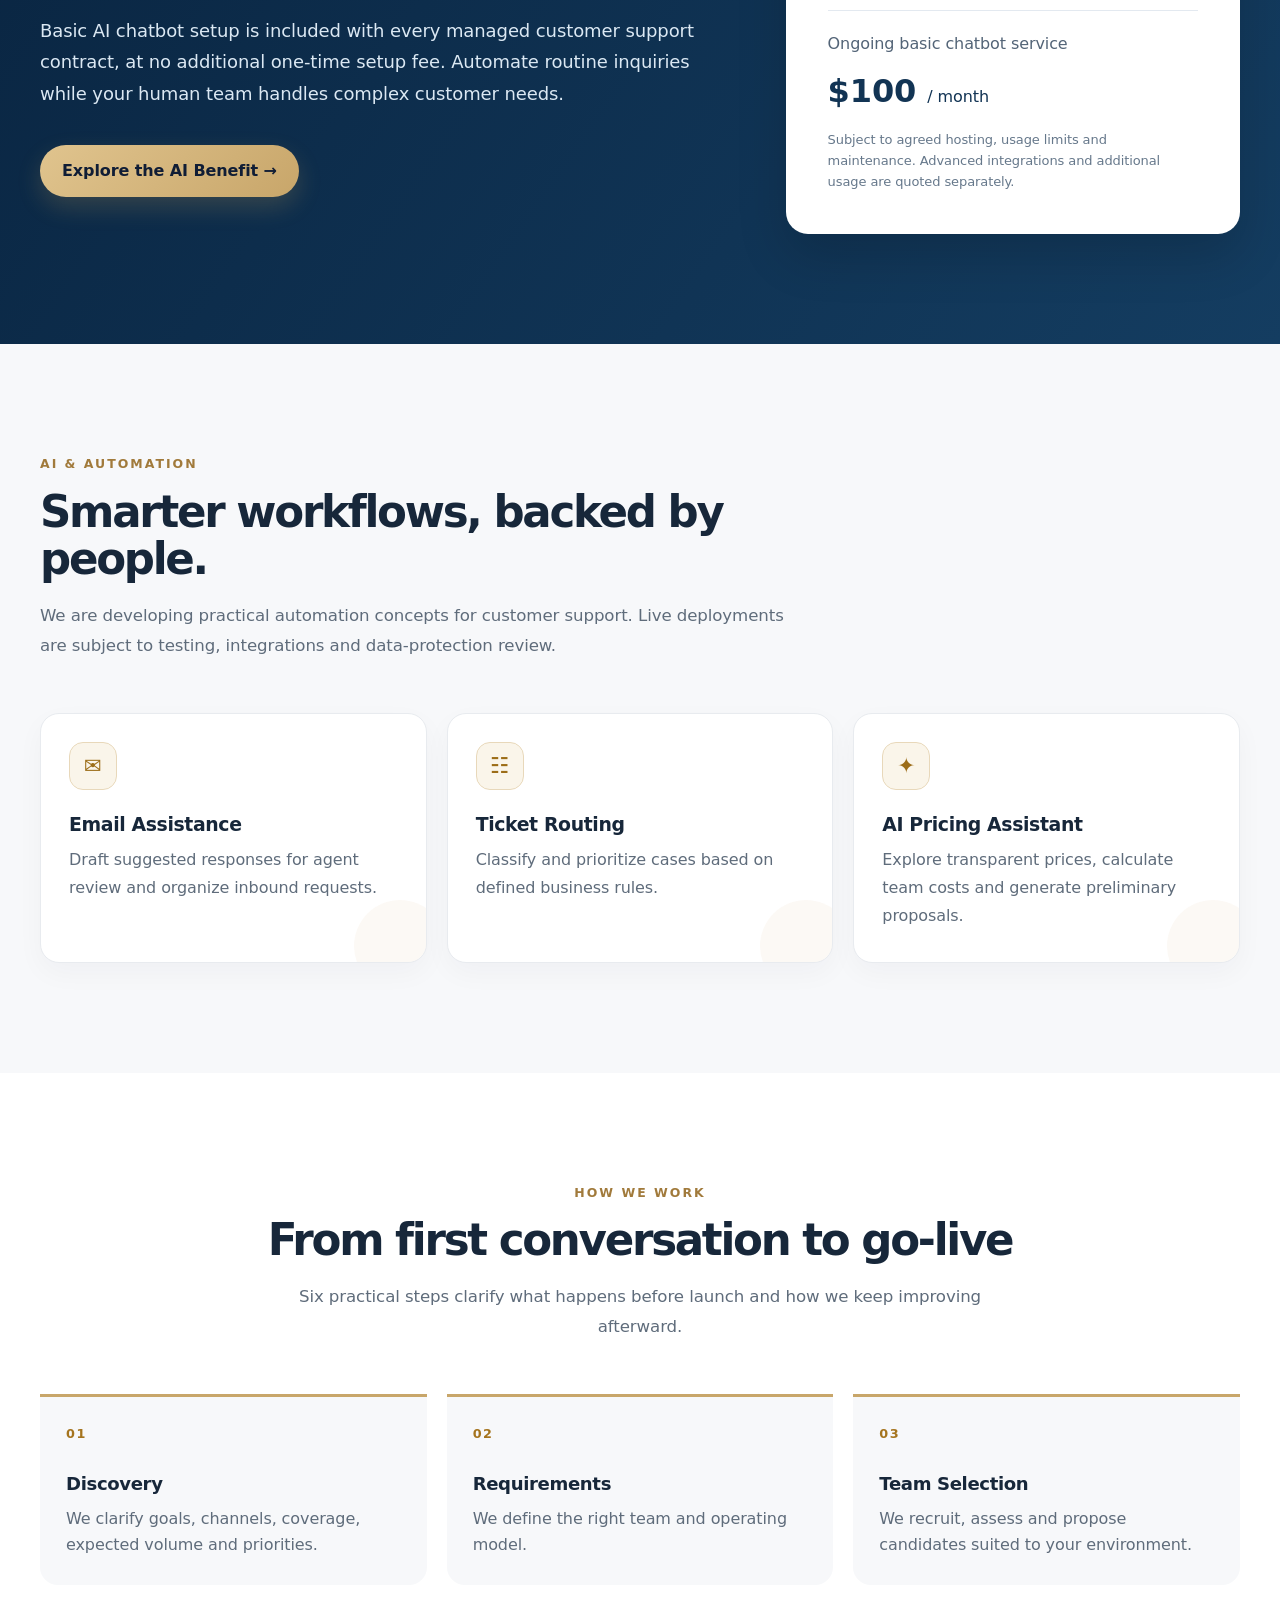
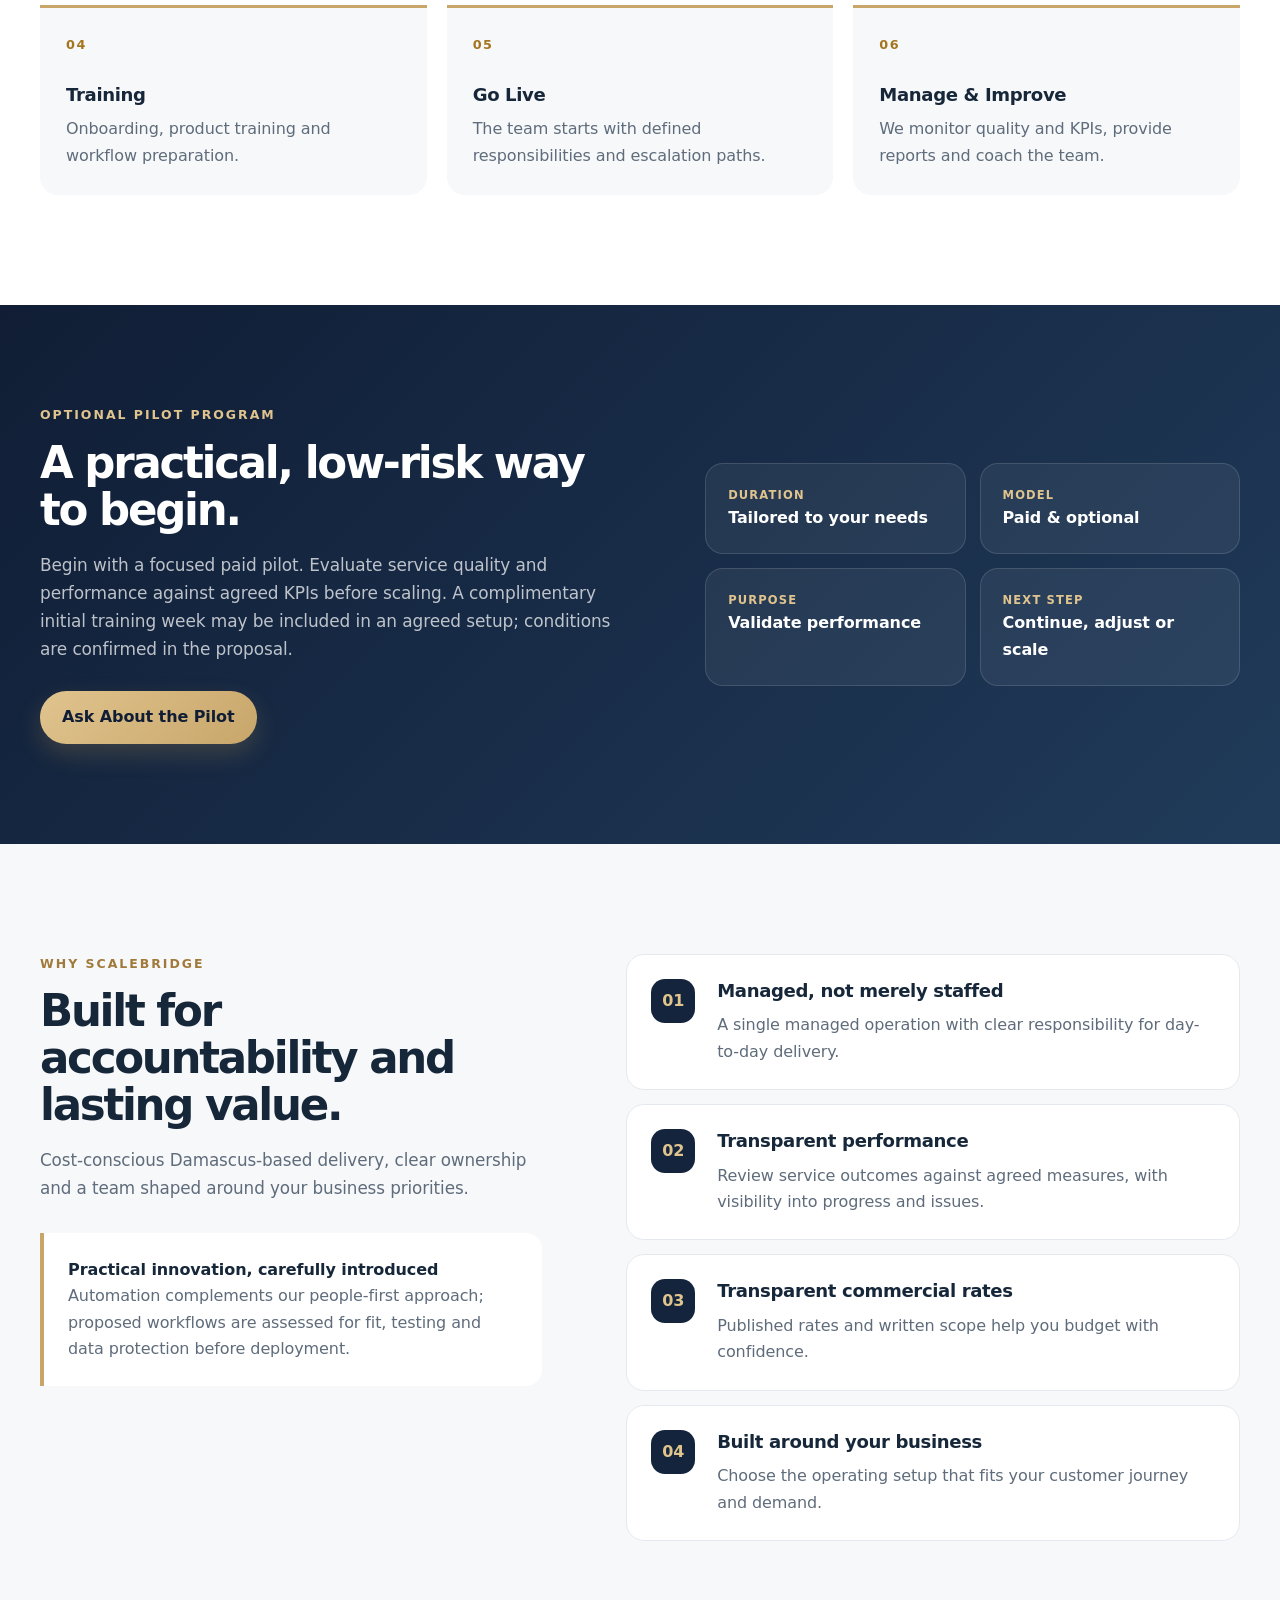
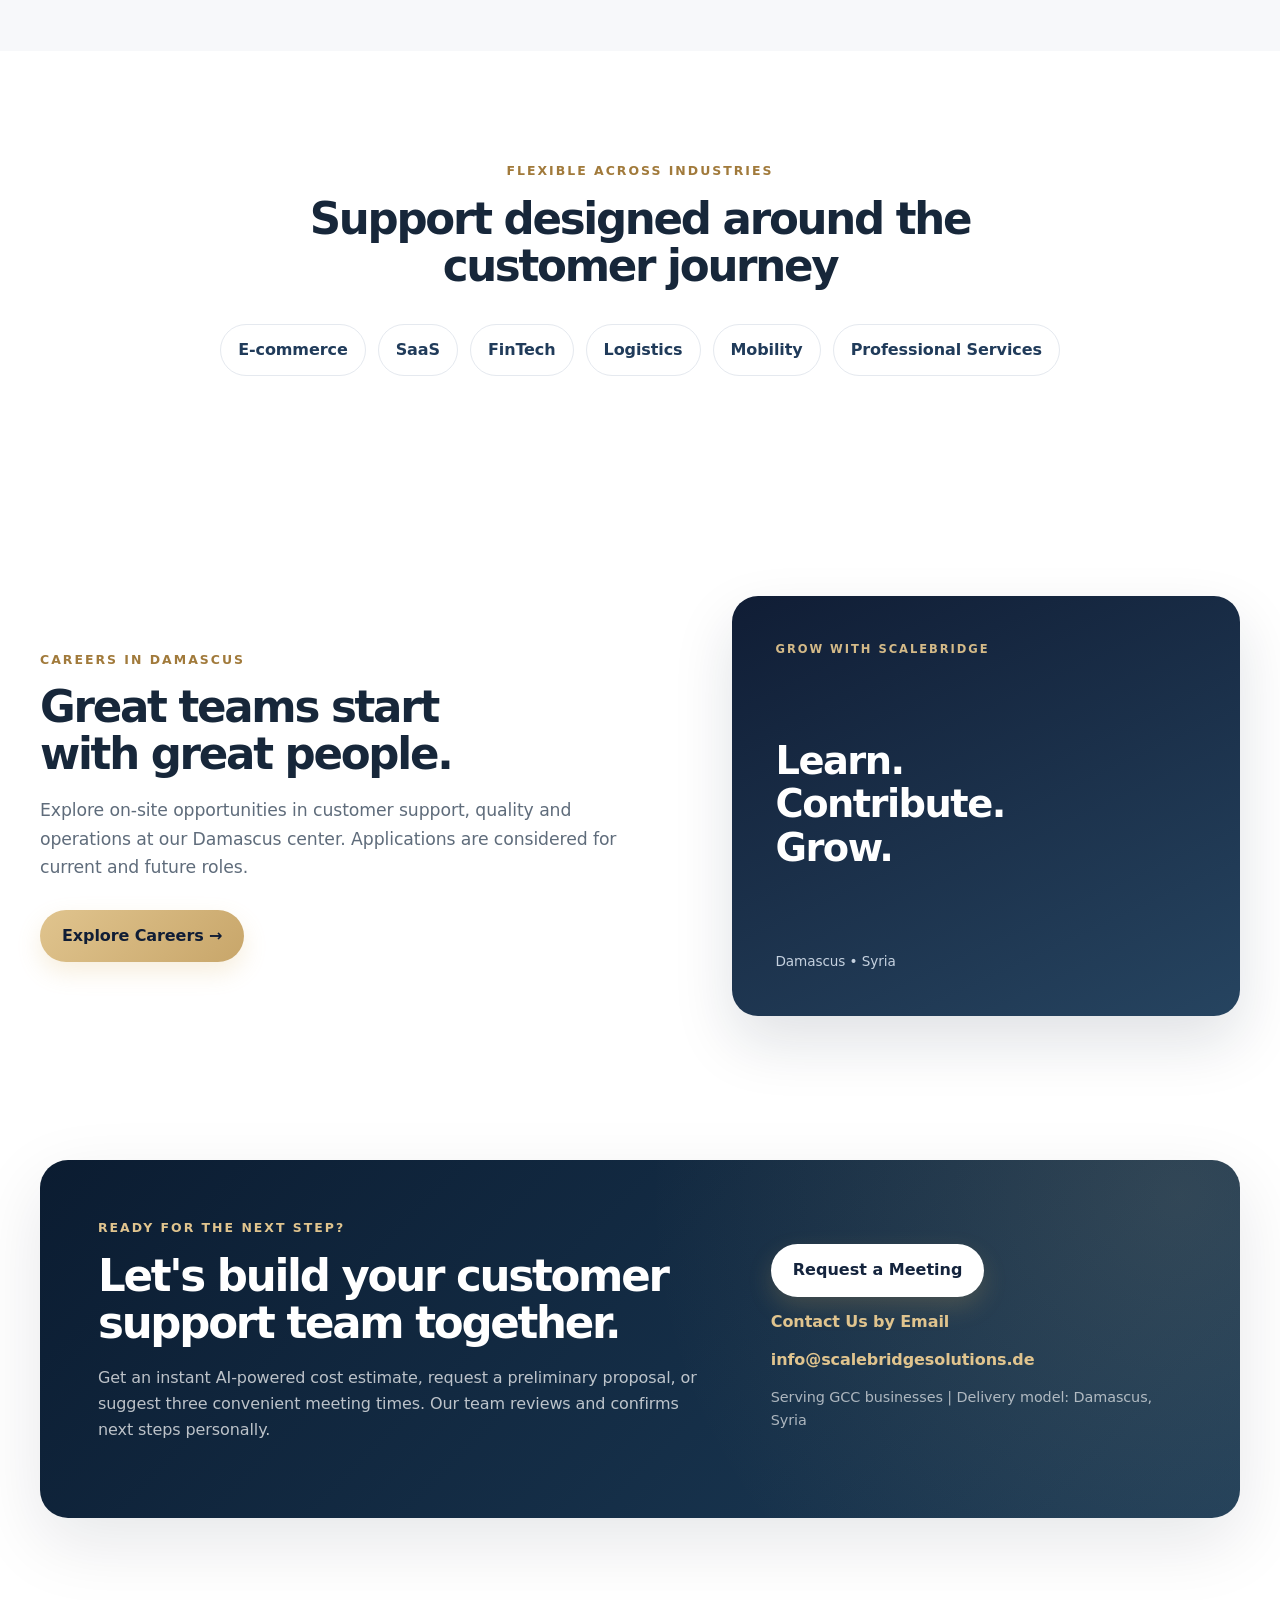
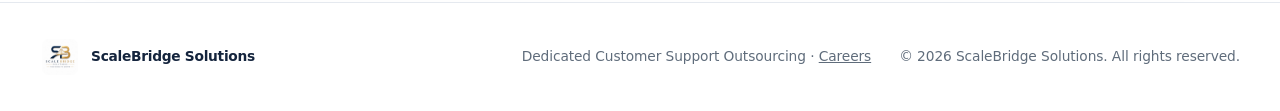
==== commit 1f1e348a: "Add managed support AI chatbot benefit and transparent pricing" ====
--- a/index.html
+++ b/index.html
@@ -56,6 +56,7 @@
 <article class="card"><div class="icon-wrap">◷</div><h3>Flexible Coverage</h3><p>Business-hours, extended-hours and 24/7 schedules can be planned according to requirements.</p></article>
 <article class="card"><div class="icon-wrap">↗</div><h3>Structured Growth</h3><p>Expand capacity through recruitment, training and quality processes.</p></article>
 </div></div></section>
+<section class="section" id="chatbot-benefit" aria-labelledby="chatbot-benefit-title" style="background:linear-gradient(125deg,#092440,#143d61);color:#fff"><div class="container" style="display:grid;grid-template-columns:1.2fr .8fr;gap:clamp(24px,5vw,72px);align-items:center"><div><p class="eyebrow" style="color:#c8d9e9">EXCLUSIVE BENEFIT FOR MANAGED SUPPORT CLIENTS</p><h2 id="chatbot-benefit-title" style="color:#fff;margin:12px 0 18px">Human Support.<br>Enhanced by AI.</h2><p style="color:#dbe8f3;font-size:18px;line-height:1.75;max-width:680px">Basic AI chatbot setup is included with every managed customer support contract, at no additional one-time setup fee. Automate routine inquiries while your human team handles complex customer needs.</p><a class="button" href="services.html#ai-chatbot-service" style="margin-top:18px">Explore the AI Benefit →</a></div><div style="background:#fff;color:#123454;border-radius:22px;padding:clamp(24px,4vw,42px);box-shadow:0 22px 50px rgba(0,0,0,.16)"><p class="eyebrow dark">YOUR INCLUDED ADVANTAGE</p><h3 style="font-size:28px;line-height:1.2;margin:12px 0;color:#123454">Basic AI Chatbot Setup</h3><p style="font-size:22px;font-weight:750;color:#0d654f;margin:12px 0">One-time setup included</p><div style="height:1px;background:#e3e9f0;margin:20px 0"></div><p style="margin:0;color:#536477">Ongoing basic chatbot service</p><p style="font-size:32px;font-weight:750;margin:8px 0 12px;color:#123454">$100 <span style="font-size:16px;font-weight:500">/ month</span></p><p style="font-size:13px;line-height:1.6;color:#66788b;margin:0">Subject to agreed hosting, usage limits and maintenance. Advanced integrations and additional usage are quoted separately.</p></div></div></section>
 <section class="section section-soft" id="automation"><div class="container"><div class="section-heading"><p class="eyebrow dark">AI &amp; Automation</p><h2>Smarter workflows, backed by people.</h2><p>We are developing practical automation concepts for customer support. Live deployments are subject to testing, integrations and data-protection review.</p></div><div class="card-grid services-grid">
 <article class="card"><div class="icon-wrap">✉</div><h3>Email Assistance</h3><p>Draft suggested responses for agent review and organize inbound requests.</p></article>
 <article class="card"><div class="icon-wrap">☷</div><h3>Ticket Routing</h3><p>Classify and prioritize cases based on defined business rules.</p></article>
